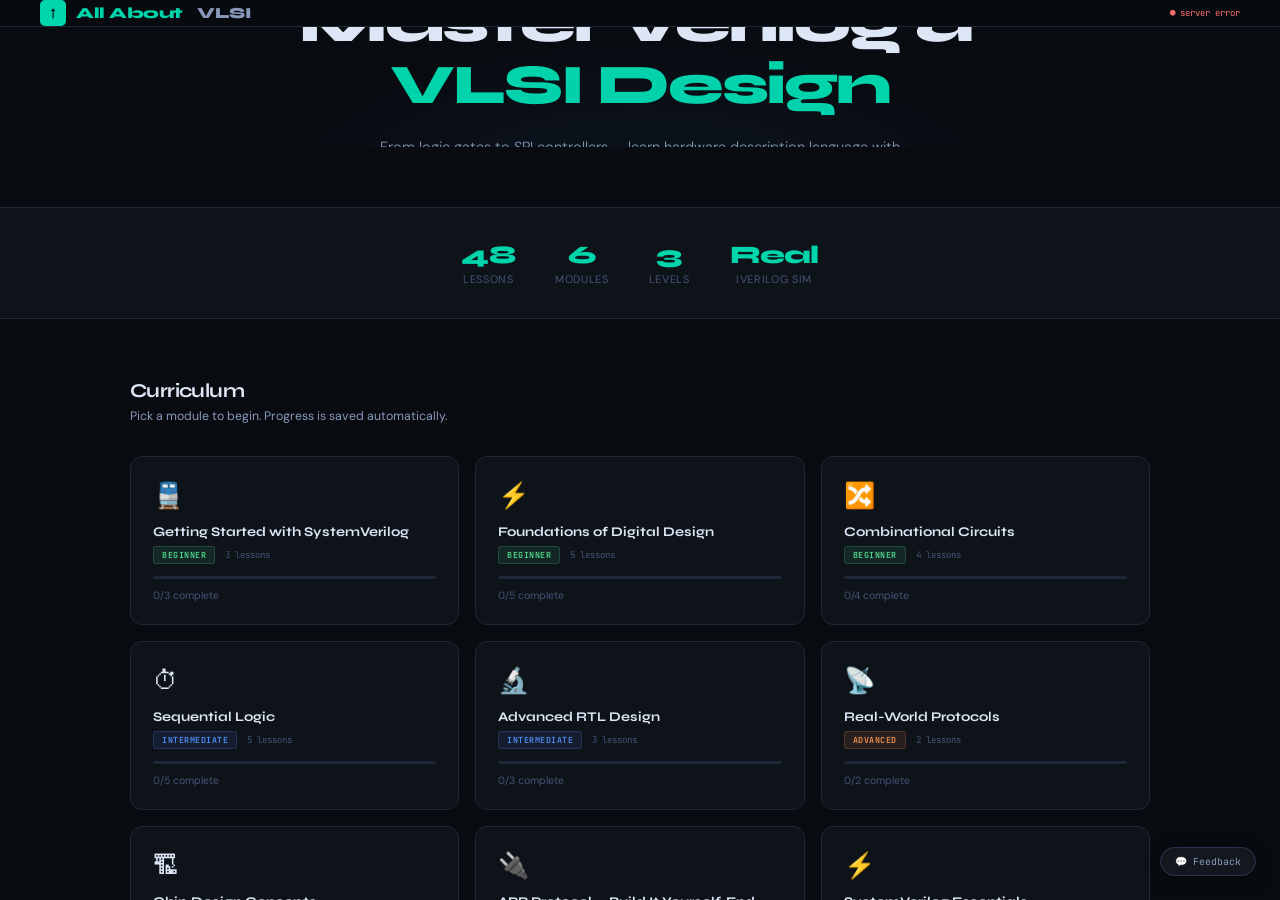
==== index.html @ 0411ee0c "preview: 80222533ba40349e7299075ee769a791ec17e61f 80222533ba40349e7299075ee769a791ec17e61f" ====
<!DOCTYPE html>
<html lang="en">
<head>
<meta charset="UTF-8">
<meta name="viewport" content="width=device-width, initial-scale=1.0">
<title>All About VLSI — Zero to Hero Verilog</title>
<link rel="icon" type="image/svg+xml" href="./favicon.svg">
<link rel="stylesheet" href="./css/style.css">
</head>
<body>

<!-- ═══════════════════════════════════════════════════════
     LANDING PAGE
     ═══════════════════════════════════════════════════════ -->
<div id="landing-page" style="display:flex; flex-direction:column; height:100vh; overflow-y:auto;">

  <!-- Nav -->
  <nav class="landing-nav">
    <div class="logo">
      <div class="logo-chip">⭡</div>
      All About <em>&nbsp;VLSI</em>
    </div>
    <div class="landing-nav-right">
      <span id="server-status" style="font-family:var(--mono);font-size:0.65rem;color:var(--muted);">&#9679; connecting…</span>
    </div>
  </nav>

  <!-- Hero -->
  <div class="hero">
    <div class="hero-badge">Free · Open · Interactive</div>
    <h1 class="hero-title">
      Master Verilog &amp;<br>
      <span class="hl">VLSI Design</span>
    </h1>
    <p class="hero-sub">
      From logic gates to SPI controllers — learn hardware description language
      with real iverilog simulation, interactive waveforms, and hands-on challenges.
    </p>
    <div class="hero-actions">
      <button class="btn-primary" onclick="openModule('m1')">
        ▶ Start Learning Free
      </button>
      <button class="btn-secondary" onclick="openModule('m4')">
        Jump to Advanced
      </button>
    </div>
  </div>

  <!-- Stats -->
  <div class="stats-bar">
    <div class="stat">
      <div class="stat-num" id="stat-lessons">0</div>
      <div class="stat-label">Lessons</div>
    </div>
    <div class="stat">
      <div class="stat-num">6</div>
      <div class="stat-label">Modules</div>
    </div>
    <div class="stat">
      <div class="stat-num">3</div>
      <div class="stat-label">Levels</div>
    </div>
    <div class="stat">
      <div class="stat-num">Real</div>
      <div class="stat-label">iverilog Sim</div>
    </div>
  </div>

  <!-- Modules -->
  <div class="modules-section">
    <div class="section-title">Curriculum</div>
    <div class="section-sub">Pick a module to begin. Progress is saved automatically.</div>
    <div class="modules-grid" id="modules-grid"></div>
  </div>

  <div style="height:60px;"></div>
</div>

<!-- ═══════════════════════════════════════════════════════
     LESSON PAGE
     ═══════════════════════════════════════════════════════ -->
<div id="lesson-page" style="display:none; height:100vh; flex-direction:column;">

  <!-- Lesson Nav -->
  <nav class="lesson-nav">
    <button class="back-btn" onclick="goHome()">&#8592; Home</button>
    <span class="lesson-nav-title" id="lesson-nav-title">Lesson</span>

    <div class="lesson-nav-center">
      <div class="progress-dots" id="progress-dots"></div>
    </div>

    <div class="nav-prev-next">
      <button id="btn-prev" onclick="navPrev()" title="Previous lesson">‹ Prev</button>
      <button id="btn-next" onclick="navNext()" title="Next lesson">Next ›</button>
    </div>

    <select class="sim-select" id="sim-select" title="Simulator" onchange="onSimSelectChange()">
      <option value="iverilog">iverilog</option>
      <option value="verilator">verilator</option>
    </select>
    <button class="veri-opts-btn" id="veri-opts-btn" onclick="toggleVerilatorPanel()"
            title="Verilator compiler options" style="display:none;">
      ⚙ Options
    </button>

    <button class="run-btn" id="run-btn" onclick="runSimulation()">
      <svg viewBox="0 0 10 10"><polygon points="1,0 10,5 1,10"/></svg>
      Run
    </button>
  </nav>

  <!-- Lesson Body -->
  <div class="lesson-body">

    <!-- Sidebar -->
    <aside class="lesson-sidebar">
      <div class="sidebar-module-header">
        <div class="sidebar-mod-title" id="sidebar-mod-title">Module</div>
      </div>
      <div class="sidebar-lessons" id="sidebar-lessons"></div>
      <div class="sidebar-footer">
        <div class="sidebar-progress-label">
          <span id="sidebar-prog-label">0/0 lessons</span>
          <span id="sidebar-prog-pct">0%</span>
        </div>
        <div class="sidebar-prog-track">
          <div class="sidebar-prog-fill" id="sidebar-prog-fill" style="width:0%"></div>
        </div>
      </div>
    </aside>

    <!-- Theory Pane -->
    <div class="theory-pane">
      <div class="pane-header">
        <span class="pane-label">&#128214; Theory</span>
      </div>
      <div class="theory-content" id="theory-content"></div>
    </div>

    <!-- Editor Pane -->
    <div class="editor-pane">
      <div class="editor-header">
        <button class="file-tab active" id="tab-design" onclick="switchEditorTab('design')">design.sv</button>
        <button class="file-tab"        id="tab-tb"     onclick="switchEditorTab('tb')">testbench.sv</button>
      </div>
      <div class="editor-wrap">
        <!-- Design editor -->
        <div class="line-nums" id="lnum-design"></div>
        <textarea class="code-editor" id="editor-design"
          spellcheck="false" autocomplete="off" autocorrect="off" autocapitalize="off">
        </textarea>
        <!-- Testbench editor -->
        <div class="line-nums" id="lnum-tb" style="display:none;"></div>
        <textarea class="code-editor" id="editor-tb"
          spellcheck="false" autocomplete="off" autocorrect="off" autocapitalize="off"
          style="display:none;">
        </textarea>
      </div>
    </div>

    <!-- Output + Waveform Pane -->
    <div class="output-pane" id="output-pane">

      <!-- Console -->
      <div class="output-header">
        <span class="pane-label">Console</span>
        <button onclick="clearConsole()" style="font-family:var(--mono);font-size:0.6rem;background:none;border:none;color:var(--muted);cursor:pointer;margin-left:4px;" title="Clear">clear</button>
        <span class="status-pill" id="status-pill">idle</span>
      </div>
      <div id="console-output"></div>
      <div class="result-banner" id="result-banner"></div>

      <!-- Next Lesson -->
      <div class="next-lesson-wrap">
        <button class="next-lesson-btn" id="btn-next-lesson" onclick="navNext()">
          Next Lesson →
        </button>
      </div>

      <!-- Waveform -->
      <div class="wave-pane" id="wave-pane">
        <div class="wave-header">
          <span class="pane-label">&#9201; Waveform</span>
          <span id="wave-info" style="font-family:var(--mono);font-size:0.6rem;color:var(--muted);"></span>
          <div style="margin-left:auto;display:flex;gap:4px;">
            <button onclick="waveZoomOut()" title="Zoom out" style="font-family:var(--mono);font-size:0.65rem;background:var(--panel);border:1px solid var(--border);color:var(--dim);padding:2px 7px;border-radius:4px;cursor:pointer;">−</button>
            <button onclick="waveZoomIn()"  title="Zoom in"  style="font-family:var(--mono);font-size:0.65rem;background:var(--panel);border:1px solid var(--border);color:var(--dim);padding:2px 7px;border-radius:4px;cursor:pointer;">+</button>
            <button onclick="waveFit()"     title="Fit"      style="font-family:var(--mono);font-size:0.65rem;background:var(--panel);border:1px solid var(--border);color:var(--dim);padding:2px 7px;border-radius:4px;cursor:pointer;">fit</button>
            <button class="wave-expand-btn" id="wave-expand-btn" onclick="toggleWaveExpand()">⟩ expand</button>
          </div>
        </div>
        <div class="wave-scroll-area" id="wave-scroll">
          <canvas id="wave-canvas"></canvas>
        </div>
        <div style="padding:3px 10px;font-family:var(--mono);font-size:0.58rem;color:var(--muted);border-top:1px solid var(--border);">
          Scroll to zoom · Hover to inspect signals
        </div>
      </div>

    </div><!-- /output-pane -->

    <!-- Mobile bottom tab bar -->
    <div class="mob-tab-bar" id="mob-tab-bar">
      <button class="mob-tab" id="mob-tab-lessons" onclick="mobTab('lessons')">
        <span class="mob-tab-icon">&#9776;</span><span>Lessons</span>
      </button>
      <button class="mob-tab" id="mob-tab-theory" onclick="mobTab('theory')">
        <span class="mob-tab-icon">&#128214;</span><span>Theory</span>
      </button>
      <button class="mob-tab active" id="mob-tab-code" onclick="mobTab('code')">
        <span class="mob-tab-icon">&#128187;</span><span>Code</span>
      </button>
      <button class="mob-tab" id="mob-tab-output" onclick="mobTab('output')">
        <span class="mob-tab-icon">&#9654;</span><span>Output</span>
      </button>
    </div>

  </div><!-- /lesson-body -->
</div><!-- /lesson-page -->

<!-- ═══════════════════════════════════════════════════════
     VERILATOR OPTIONS PANEL
     ═══════════════════════════════════════════════════════ -->
<div id="veri-panel" class="veri-panel" style="display:none;">
  <div class="veri-panel-header">
    <span class="veri-panel-title">⚙ Verilator Options</span>
    <span id="veri-ver-badge" class="veri-ver-badge"></span>
    <button class="veri-panel-close" onclick="toggleVerilatorPanel()">&#10005;</button>
  </div>

  <div class="veri-panel-body">

    <!-- ── Timing ── -->
    <div class="veri-section">
      <div class="veri-section-title">Timing Mode</div>
      <label class="veri-radio-label">
        <input type="radio" name="veri-timing" id="vf-no-timing" value="--no-timing" checked>
        <span class="veri-radio-text">
          <strong>--no-timing</strong>
          <em>Ignore #delays — safe for combinational logic &amp; most designs</em>
        </span>
      </label>
      <label class="veri-radio-label">
        <input type="radio" name="veri-timing" id="vf-timing" value="--timing">
        <span class="veri-radio-text">
          <strong>--timing</strong>
          <em>Real #delay simulation — requires Verilator 5.x</em>
        </span>
      </label>
    </div>

    <!-- ── Warnings ── -->
    <div class="veri-section">
      <div class="veri-section-title">Warnings</div>
      <label class="veri-check-label">
        <input type="checkbox" id="vf-Wall">
        <span><code>--Wall</code> — enable all warnings</span>
      </label>
      <label class="veri-check-label">
        <input type="checkbox" id="vf-Wnofatal">
        <span><code>--Wno-fatal</code> — warnings are non-fatal</span>
      </label>
      <label class="veri-check-label">
        <input type="checkbox" id="vf-WnoWIDTH">
        <span><code>--Wno-WIDTH</code> — suppress bit-width mismatch</span>
      </label>
      <label class="veri-check-label">
        <input type="checkbox" id="vf-WnoUNUSED">
        <span><code>--Wno-UNUSED</code> — suppress unused signal warnings</span>
      </label>
      <label class="veri-check-label">
        <input type="checkbox" id="vf-WnoUNDRIVEN">
        <span><code>--Wno-UNDRIVEN</code> — suppress undriven signal warnings</span>
      </label>
      <label class="veri-check-label">
        <input type="checkbox" id="vf-WnoCASE">
        <span><code>--Wno-CASEINCOMPLETE</code> — suppress incomplete case</span>
      </label>
      <label class="veri-check-label">
        <input type="checkbox" id="vf-WnoUNSIGNED">
        <span><code>--Wno-UNSIGNED</code> — suppress unsigned comparison</span>
      </label>
    </div>

    <!-- ── Optimization ── -->
    <div class="veri-section">
      <div class="veri-section-title">Optimization</div>
      <div class="veri-select-row">
        <label for="vf-opt">Level:</label>
        <select id="vf-opt" class="veri-select">
          <option value="">default</option>
          <option value="-O0">-O0 &nbsp;(no optimization)</option>
          <option value="-O1">-O1 &nbsp;(light)</option>
          <option value="-O2">-O2 &nbsp;(medium)</option>
          <option value="-O3">-O3 &nbsp;(full — slower compile)</option>
        </select>
      </div>
    </div>

    <!-- ── Features ── -->
    <div class="veri-section">
      <div class="veri-section-title">Language &amp; Features</div>
      <label class="veri-check-label">
        <input type="checkbox" id="vf-assert">
        <span><code>--assert</code> — enable SystemVerilog assertions (SVA)</span>
      </label>
      <label class="veri-check-label">
        <input type="checkbox" id="vf-coverage">
        <span><code>--coverage</code> — enable code coverage</span>
      </label>
      <label class="veri-check-label">
        <input type="checkbox" id="vf-lint-only">
        <span><code>--lint-only</code> — lint only, skip simulation</span>
      </label>
    </div>

    <!-- ── UVM ── -->
    <div class="veri-section">
      <div class="veri-section-title">UVM — Universal Verification Methodology</div>
      <div id="uvm-unavail-msg" class="uvm-unavail" style="display:none;">
        ⚠ UVM library not detected on this server
      </div>
      <label class="veri-check-label" id="uvm-toggle-row">
        <input type="checkbox" id="vf-uvm" onchange="onUvmToggle()">
        <span>Enable UVM &nbsp;<em style="color:var(--muted);font-style:normal;font-size:0.66rem;">(forces --timing, requires Verilator 5.x)</em></span>
      </label>

      <!-- UVM sub-options — shown only when checkbox is ticked -->
      <div id="uvm-subopts" class="uvm-subopts" style="display:none;">
        <div class="uvm-row">
          <label class="uvm-label" for="vf-uvm-test">Test name</label>
          <input type="text" id="vf-uvm-test" class="veri-extra-input"
                 placeholder="e.g. my_test  (maps to +UVM_TESTNAME)">
        </div>
        <div class="uvm-row">
          <label class="uvm-label" for="vf-uvm-verb">Verbosity</label>
          <select id="vf-uvm-verb" class="veri-select">
            <option value="UVM_NONE">UVM_NONE</option>
            <option value="UVM_LOW">UVM_LOW</option>
            <option value="UVM_MEDIUM" selected>UVM_MEDIUM</option>
            <option value="UVM_HIGH">UVM_HIGH</option>
            <option value="UVM_FULL">UVM_FULL</option>
            <option value="UVM_DEBUG">UVM_DEBUG</option>
          </select>
        </div>
        <div class="uvm-hint">
          Your testbench must <code>import uvm_pkg::*;</code> and
          <code>`include "uvm_macros.svh"</code>.
          Use <code>run_test();</code> to launch the test.
        </div>
      </div>
    </div>

    <!-- ── Extra Flags ── -->
    <div class="veri-section">
      <div class="veri-section-title">Extra Flags <span style="font-weight:400;color:var(--muted)">(advanced)</span></div>
      <input type="text" id="vf-extra"
             class="veri-extra-input"
             placeholder="e.g. --pins-bv 2 +define+SIM">
    </div>

    <!-- ── Active flags preview ── -->
    <div class="veri-flags-preview" id="veri-flags-preview"></div>

    <!-- ── Actions ── -->
    <div class="veri-panel-actions">
      <button class="veri-reset-btn" onclick="resetVerilatorOptions()">&#8634; Reset defaults</button>
    </div>

  </div><!-- /veri-panel-body -->
</div><!-- /veri-panel -->
<!-- Panel backdrop -->
<div id="veri-backdrop" style="display:none;" onclick="closeVerilatorPanel()"></div>

<!-- Toast -->
<div class="toast" id="toast"></div>

<!-- ── FEEDBACK FAB ── -->
<button class="feedback-fab" id="feedback-fab" onclick="openFeedback()" title="Send feedback on this lesson">
  &#128172; Feedback
</button>

<!-- Feedback modal -->
<div class="feedback-overlay" id="feedback-overlay" onclick="closeFeedback()"></div>
<div class="feedback-modal" id="feedback-modal">
  <div class="feedback-header">
    <span class="feedback-title">&#128221; Lesson Feedback</span>
    <button class="feedback-close" onclick="closeFeedback()">&#10005;</button>
  </div>
  <div class="feedback-lesson-label" id="feedback-lesson-label"></div>
  <div class="feedback-stars" id="feedback-stars">
    <span data-v="1" onclick="setRating(1)">&#9733;</span>
    <span data-v="2" onclick="setRating(2)">&#9733;</span>
    <span data-v="3" onclick="setRating(3)">&#9733;</span>
    <span data-v="4" onclick="setRating(4)">&#9733;</span>
    <span data-v="5" onclick="setRating(5)">&#9733;</span>
  </div>
  <textarea id="feedback-comment" class="feedback-textarea"
    placeholder="What could be improved? Any confusion? (optional)"></textarea>
  <div class="feedback-actions">
    <button class="feedback-btn-cancel" onclick="closeFeedback()">Cancel</button>
    <button class="feedback-btn-send"   onclick="submitFeedback()">Send &#8599;</button>
  </div>
</div>

<!-- ── SCRIPTS ── -->
<!-- Curriculum modules — add new chapter: create modules/mN.js and add a line here -->
<script src="./lessons/modules/msv1.js"></script>
<script src="./lessons/modules/m1.js"></script>
<script src="./lessons/modules/m2.js"></script>
<script src="./lessons/modules/m3.js"></script>
<script src="./lessons/modules/m4.js"></script>
<script src="./lessons/modules/m5.js"></script>
<script src="./lessons/modules/m6.js"></script>
<script src="./lessons/modules/m13.js"></script>
<script src="./lessons/modules/m16.js"></script>
<script src="./lessons/modules/m15.js"></script>
<script src="./lessons/modules/i2c1.js"></script>
<script src="./lessons/curriculum.js"></script>
<script src="./js/waveform.js"></script>
<script src="./js/app.js"></script>

<script>
  // Count total lessons for stats
  window.addEventListener('DOMContentLoaded', () => {
    const total = CURRICULUM.reduce((s, m) => s + m.lessons.length, 0);
    document.getElementById('stat-lessons').textContent = total;
  });
</script>

</body>
</html>
---- css/style.css ----
/* ═══════════════════════════════════════════════════════
   All About VLSI — Main Stylesheet
   ═══════════════════════════════════════════════════════ */

@import url('https://fonts.googleapis.com/css2?family=JetBrains+Mono:wght@400;500;600&family=Syne:wght@400;600;700;800&family=DM+Sans:wght@300;400;500;600&display=swap');

:root {
  /* Colors */
  --bg:        #080b10;
  --surface:   #0e1219;
  --panel:     #131820;
  --card:      #181f2e;
  --border:    #1e2738;
  --border2:   #2a3550;
  --accent:    #00d4aa;
  --accent2:   #4f8ef7;
  --accent3:   #f7934f;
  --warn:      #f76f6f;
  --success:   #4fdb8f;
  --text:      #dce6f5;
  --dim:       #8899bb;
  --muted:     #445577;

  /* Level colors */
  --beginner:     #4fdb8f;
  --intermediate: #4f8ef7;
  --advanced:     #f7934f;

  /* Typography */
  --mono:  'JetBrains Mono', monospace;
  --head:  'Syne', sans-serif;
  --body:  'DM Sans', sans-serif;

  /* Layout */
  --nav-h:     54px;
  --sidebar-w: 260px;
  --theory-w:  380px;
}

*, *::before, *::after { box-sizing: border-box; margin: 0; padding: 0; }

html, body {
  height: 100%;
  background: var(--bg);
  color: var(--text);
  font-family: var(--body);
  font-size: 14px;
  overflow: hidden;
}

/* ── SCROLLBARS ── */
::-webkit-scrollbar { width: 5px; height: 5px; }
::-webkit-scrollbar-track { background: transparent; }
::-webkit-scrollbar-thumb { background: var(--border2); border-radius: 3px; }
::-webkit-scrollbar-thumb:hover { background: var(--muted); }

/* ── LANDING PAGE ── */
#landing-page {
  display: flex;
  flex-direction: column;
  height: 100vh;
  overflow-y: auto;
  background: var(--bg);
}

.landing-nav {
  height: var(--nav-h);
  display: flex;
  align-items: center;
  padding: 0 40px;
  border-bottom: 1px solid var(--border);
  background: rgba(8,11,16,0.9);
  backdrop-filter: blur(10px);
  position: sticky;
  top: 0;
  z-index: 10;
}

.logo {
  font-family: var(--head);
  font-weight: 800;
  font-size: 1.1rem;
  color: var(--accent);
  letter-spacing: -0.03em;
  display: flex;
  align-items: center;
  gap: 10px;
}
.logo-chip {
  width: 26px; height: 26px;
  background: var(--accent);
  border-radius: 5px;
  display: flex; align-items: center; justify-content: center;
  font-size: 0.75rem;
  color: var(--bg);
}
.logo em { color: var(--dim); font-style: normal; }

.landing-nav-right {
  margin-left: auto;
  display: flex;
  align-items: center;
  gap: 16px;
}

.hero {
  flex: 1;
  display: flex;
  flex-direction: column;
  align-items: center;
  justify-content: center;
  text-align: center;
  padding: 80px 40px 40px;
  position: relative;
  overflow: hidden;
}

.hero::before {
  content: '';
  position: absolute;
  top: 0; left: 50%;
  transform: translateX(-50%);
  width: 800px; height: 400px;
  background: radial-gradient(ellipse at center,
    rgba(0,212,170,0.07) 0%,
    rgba(79,142,247,0.04) 40%,
    transparent 70%);
  pointer-events: none;
}

.hero-badge {
  display: inline-flex;
  align-items: center;
  gap: 6px;
  font-family: var(--mono);
  font-size: 0.7rem;
  padding: 4px 14px;
  background: rgba(0,212,170,0.08);
  border: 1px solid rgba(0,212,170,0.2);
  border-radius: 20px;
  color: var(--accent);
  margin-bottom: 24px;
  letter-spacing: 0.05em;
}
.hero-badge::before {
  content: '';
  width: 6px; height: 6px;
  background: var(--accent);
  border-radius: 50%;
  animation: pulse-dot 2s infinite;
}
@keyframes pulse-dot {
  0%,100% { opacity: 1; }
  50%      { opacity: 0.3; }
}

.hero-title {
  font-family: var(--head);
  font-size: clamp(2.5rem, 6vw, 4rem);
  font-weight: 800;
  line-height: 1.1;
  letter-spacing: -0.04em;
  margin-bottom: 20px;
  color: var(--text);
}
.hero-title .hl { color: var(--accent); }

.hero-sub {
  font-size: 1.05rem;
  color: var(--dim);
  max-width: 540px;
  line-height: 1.7;
  margin-bottom: 40px;
  font-weight: 300;
}

.hero-actions {
  display: flex;
  gap: 14px;
  align-items: center;
  flex-wrap: wrap;
  justify-content: center;
}

.btn-primary {
  display: flex;
  align-items: center;
  gap: 8px;
  padding: 13px 28px;
  background: var(--accent);
  color: var(--bg);
  border: none;
  border-radius: 10px;
  font-family: var(--head);
  font-weight: 700;
  font-size: 0.95rem;
  cursor: pointer;
  transition: all 0.2s;
  letter-spacing: -0.01em;
}
.btn-primary:hover { background: #00ffcc; transform: translateY(-1px); box-shadow: 0 8px 24px rgba(0,212,170,0.3); }

.btn-secondary {
  padding: 13px 28px;
  background: transparent;
  color: var(--text);
  border: 1px solid var(--border2);
  border-radius: 10px;
  font-family: var(--head);
  font-weight: 600;
  font-size: 0.95rem;
  cursor: pointer;
  transition: all 0.2s;
}
.btn-secondary:hover { border-color: var(--accent); color: var(--accent); }

/* Stats bar */
.stats-bar {
  display: flex;
  gap: 40px;
  justify-content: center;
  padding: 32px 40px;
  border-top: 1px solid var(--border);
  border-bottom: 1px solid var(--border);
  margin-top: 60px;
  background: var(--surface);
}
.stat { text-align: center; }
.stat-num {
  font-family: var(--head);
  font-size: 1.8rem;
  font-weight: 800;
  color: var(--accent);
  letter-spacing: -0.03em;
}
.stat-label {
  font-size: 0.78rem;
  color: var(--muted);
  margin-top: 2px;
  text-transform: uppercase;
  letter-spacing: 0.06em;
}

/* Module cards grid */
.modules-section {
  padding: 60px 40px;
  max-width: 1100px;
  margin: 0 auto;
  width: 100%;
}
.section-title {
  font-family: var(--head);
  font-size: 1.4rem;
  font-weight: 700;
  color: var(--text);
  margin-bottom: 6px;
  letter-spacing: -0.03em;
}
.section-sub {
  color: var(--dim);
  font-size: 0.88rem;
  margin-bottom: 32px;
}

.modules-grid {
  display: grid;
  grid-template-columns: repeat(auto-fill, minmax(300px, 1fr));
  gap: 16px;
}

.module-card {
  background: var(--surface);
  border: 1px solid var(--border);
  border-radius: 12px;
  padding: 22px;
  cursor: pointer;
  transition: all 0.2s;
  position: relative;
  overflow: hidden;
}
.module-card::before {
  content: '';
  position: absolute;
  top: 0; left: 0; right: 0;
  height: 2px;
  opacity: 0;
  transition: opacity 0.2s;
}
.module-card.beginner::before     { background: var(--beginner); }
.module-card.intermediate::before { background: var(--intermediate); }
.module-card.advanced::before     { background: var(--advanced); }
.module-card:hover { border-color: var(--border2); transform: translateY(-2px); box-shadow: 0 12px 32px rgba(0,0,0,0.3); }
.module-card:hover::before { opacity: 1; }

.card-icon { font-size: 1.8rem; margin-bottom: 12px; }
.card-title {
  font-family: var(--head);
  font-size: 0.95rem;
  font-weight: 700;
  color: var(--text);
  margin-bottom: 6px;
}
.card-meta {
  display: flex;
  align-items: center;
  gap: 10px;
  margin-bottom: 12px;
}
.level-pill {
  font-family: var(--mono);
  font-size: 0.6rem;
  padding: 2px 8px;
  border-radius: 3px;
  text-transform: uppercase;
  letter-spacing: 0.06em;
  font-weight: 600;
}
.level-pill.beginner     { background: rgba(79,219,143,0.1);  color: var(--beginner);     border: 1px solid rgba(79,219,143,0.2);  }
.level-pill.intermediate { background: rgba(79,142,247,0.1);  color: var(--intermediate); border: 1px solid rgba(79,142,247,0.2);  }
.level-pill.advanced     { background: rgba(247,147,79,0.1);  color: var(--advanced);     border: 1px solid rgba(247,147,79,0.2);  }

.card-lesson-count {
  font-family: var(--mono);
  font-size: 0.65rem;
  color: var(--muted);
}
.card-progress {
  height: 3px;
  background: var(--border);
  border-radius: 2px;
  overflow: hidden;
}
.card-progress-fill {
  height: 100%;
  background: var(--accent);
  border-radius: 2px;
  transition: width 0.4s;
}
.card-start-hint {
  font-size: 0.75rem;
  color: var(--muted);
  margin-top: 10px;
}

/* ── LESSON PAGE ── */
#lesson-page { display: none; height: 100vh; flex-direction: column; }

/* Lesson Nav */
.lesson-nav {
  height: var(--nav-h);
  background: var(--surface);
  border-bottom: 1px solid var(--border);
  display: flex;
  align-items: center;
  padding: 0 16px;
  gap: 12px;
  flex-shrink: 0;
  z-index: 50;
}

.back-btn {
  display: flex;
  align-items: center;
  gap: 6px;
  font-family: var(--head);
  font-size: 0.78rem;
  font-weight: 600;
  color: var(--dim);
  background: none;
  border: 1px solid var(--border);
  border-radius: 6px;
  padding: 5px 12px;
  cursor: pointer;
  transition: all 0.15s;
}
.back-btn:hover { color: var(--text); border-color: var(--border2); }

.lesson-nav-title {
  font-family: var(--head);
  font-size: 0.88rem;
  font-weight: 700;
  color: var(--text);
  white-space: nowrap;
  overflow: hidden;
  text-overflow: ellipsis;
  max-width: 300px;
}

.lesson-nav-center {
  flex: 1;
  display: flex;
  justify-content: center;
  gap: 6px;
}

/* progress dots */
.progress-dots { display: flex; gap: 5px; align-items: center; }
.pdot {
  width: 8px; height: 8px;
  border-radius: 50%;
  background: var(--border);
  cursor: pointer;
  transition: all 0.2s;
}
.pdot.done    { background: var(--success); }
.pdot.active  { background: var(--accent); width: 20px; border-radius: 4px; }
.pdot:hover   { background: var(--dim); }

.run-btn {
  display: flex;
  align-items: center;
  gap: 7px;
  padding: 7px 18px;
  background: var(--accent);
  color: var(--bg);
  border: none;
  border-radius: 8px;
  font-family: var(--head);
  font-weight: 700;
  font-size: 0.82rem;
  cursor: pointer;
  transition: all 0.15s;
  white-space: nowrap;
}
.run-btn:hover  { background: #00ffcc; box-shadow: 0 4px 16px rgba(0,212,170,0.25); }
.run-btn:active { transform: scale(0.97); }
.run-btn:disabled { opacity: 0.45; cursor: not-allowed; transform: none; }
.run-btn svg { width: 9px; height: 9px; fill: var(--bg); flex-shrink: 0; }

.sim-select {
  font-family: var(--mono);
  font-size: 0.65rem;
  background: var(--panel);
  border: 1px solid var(--border2);
  color: var(--dim);
  padding: 5px 8px;
  border-radius: 6px;
  cursor: pointer;
}

.nav-prev-next {
  display: flex;
  gap: 6px;
}
.nav-prev-next button {
  font-family: var(--mono);
  font-size: 0.7rem;
  padding: 5px 10px;
  background: var(--panel);
  border: 1px solid var(--border);
  color: var(--dim);
  border-radius: 6px;
  cursor: pointer;
  transition: all 0.15s;
}
.nav-prev-next button:hover { color: var(--text); border-color: var(--border2); }
.nav-prev-next button:disabled { opacity: 0.3; cursor: not-allowed; }

/* Lesson body layout */
.lesson-body {
  flex: 1;
  display: flex;
  overflow: hidden;
}

/* ── SIDEBAR ── */
.lesson-sidebar {
  width: var(--sidebar-w);
  min-width: var(--sidebar-w);
  background: var(--surface);
  border-right: 1px solid var(--border);
  display: flex;
  flex-direction: column;
  overflow: hidden;
}

.sidebar-module-header {
  padding: 14px 16px 10px;
  border-bottom: 1px solid var(--border);
}
.sidebar-mod-title {
  font-family: var(--head);
  font-size: 0.72rem;
  font-weight: 700;
  color: var(--dim);
  text-transform: uppercase;
  letter-spacing: 0.08em;
  white-space: nowrap;
  overflow: hidden;
  text-overflow: ellipsis;
}

.sidebar-lessons {
  flex: 1;
  overflow-y: auto;
  padding: 6px 0;
}

.sidebar-lesson {
  display: flex;
  align-items: center;
  gap: 10px;
  padding: 9px 14px;
  cursor: pointer;
  transition: background 0.12s;
  font-size: 0.8rem;
  color: var(--dim);
  border-left: 2px solid transparent;
}
.sidebar-lesson:hover { background: var(--panel); color: var(--text); }
.sidebar-lesson.active {
  background: rgba(0,212,170,0.06);
  color: var(--accent);
  border-left-color: var(--accent);
}
.sidebar-lesson.done { color: var(--success); }

.lesson-num {
  width: 20px; height: 20px;
  border-radius: 50%;
  border: 1.5px solid var(--border2);
  display: flex; align-items: center; justify-content: center;
  font-family: var(--mono);
  font-size: 0.58rem;
  font-weight: 600;
  flex-shrink: 0;
  transition: all 0.2s;
}
.sidebar-lesson.active .lesson-num { border-color: var(--accent); color: var(--accent); }
.sidebar-lesson.done   .lesson-num { background: var(--success); border-color: var(--success); color: var(--bg); }

.sidebar-footer {
  padding: 12px 14px;
  border-top: 1px solid var(--border);
}
.sidebar-progress-label {
  display: flex;
  justify-content: space-between;
  font-family: var(--mono);
  font-size: 0.62rem;
  color: var(--muted);
  margin-bottom: 5px;
}
.sidebar-prog-track {
  height: 3px;
  background: var(--border);
  border-radius: 2px;
  overflow: hidden;
}
.sidebar-prog-fill {
  height: 100%;
  background: linear-gradient(90deg, var(--accent), var(--accent2));
  border-radius: 2px;
  transition: width 0.4s;
}

/* ── THEORY PANE ── */
.theory-pane {
  width: var(--theory-w);
  min-width: 280px;
  background: var(--panel);
  border-right: 1px solid var(--border);
  display: flex;
  flex-direction: column;
  overflow: hidden;
}

.pane-header {
  height: 36px;
  display: flex;
  align-items: center;
  padding: 0 16px;
  border-bottom: 1px solid var(--border);
  background: var(--surface);
  gap: 10px;
  flex-shrink: 0;
}
.pane-label {
  font-family: var(--mono);
  font-size: 0.62rem;
  font-weight: 600;
  text-transform: uppercase;
  letter-spacing: 0.1em;
  color: var(--muted);
}

.theory-content {
  flex: 1;
  overflow-y: auto;
  padding: 20px 20px;
  line-height: 1.7;
  min-height: 0;
}

/* Theory typography */
.theory-content h2 {
  font-family: var(--head);
  font-size: 1.15rem;
  font-weight: 700;
  color: var(--text);
  margin-bottom: 10px;
  letter-spacing: -0.02em;
}
.theory-content h3 {
  font-family: var(--head);
  font-size: 0.88rem;
  font-weight: 600;
  color: var(--accent2);
  margin: 18px 0 8px;
  letter-spacing: -0.01em;
}
.theory-content p {
  color: var(--dim);
  font-size: 0.84rem;
  margin-bottom: 10px;
}
.theory-content ul, .theory-content ol {
  padding-left: 18px;
  margin-bottom: 10px;
}
.theory-content li {
  color: var(--dim);
  font-size: 0.83rem;
  margin-bottom: 4px;
}
.theory-content strong { color: var(--text); font-weight: 600; }
.theory-content code {
  font-family: var(--mono);
  font-size: 0.78rem;
  background: var(--card);
  border: 1px solid var(--border);
  padding: 1px 5px;
  border-radius: 3px;
  color: var(--accent);
}
.theory-content pre.code-block {
  background: var(--card);
  border: 1px solid var(--border);
  border-radius: 8px;
  padding: 14px 16px;
  font-family: var(--mono);
  font-size: 0.75rem;
  line-height: 1.7;
  color: var(--text);
  overflow-x: auto;
  margin: 10px 0;
  white-space: pre;
}
.theory-content table.truth-table {
  border-collapse: collapse;
  width: 100%;
  font-family: var(--mono);
  font-size: 0.75rem;
  margin: 10px 0;
}
.truth-table th {
  background: var(--card);
  border: 1px solid var(--border);
  padding: 6px 10px;
  color: var(--accent2);
  text-align: left;
}
.truth-table td {
  border: 1px solid var(--border);
  padding: 5px 10px;
  color: var(--dim);
}

/* flow diagram */
.flow-diagram {
  display: flex;
  align-items: center;
  gap: 4px;
  flex-wrap: wrap;
  margin: 12px 0;
}
.flow-step {
  background: var(--card);
  border: 1px solid var(--border);
  border-radius: 6px;
  padding: 6px 10px;
  font-size: 0.72rem;
  text-align: center;
  color: var(--dim);
  line-height: 1.4;
}
.flow-step small { color: var(--muted); font-family: var(--mono); font-size: 0.62rem; display: block; }
.flow-arrow { color: var(--muted); font-size: 0.9rem; }

/* tasks box */
.tasks-box {
  margin: 14px 0 0;
  padding: 14px 16px;
  background: var(--card);
  border: 1px solid var(--border);
  border-radius: 8px;
}
.tasks-title {
  font-family: var(--head);
  font-size: 0.72rem;
  font-weight: 700;
  color: var(--accent2);
  text-transform: uppercase;
  letter-spacing: 0.06em;
  margin-bottom: 8px;
}
.task-item {
  display: flex;
  align-items: flex-start;
  gap: 8px;
  font-size: 0.8rem;
  color: var(--dim);
  padding: 3px 0;
  transition: color 0.2s;
}
.task-item.done { color: var(--success); text-decoration: line-through; opacity: 0.6; }
.task-check {
  width: 15px; height: 15px;
  border-radius: 4px;
  border: 1.5px solid var(--border2);
  display: flex; align-items: center; justify-content: center;
  font-size: 0.55rem;
  flex-shrink: 0;
  margin-top: 1px;
  transition: all 0.2s;
}
.task-item.done .task-check { background: var(--success); border-color: var(--success); color: var(--bg); }

.hint-toggle {
  width: 100%;
  margin-top: 12px;
  padding: 7px 12px;
  background: rgba(79,142,247,0.08);
  border: 1px solid rgba(79,142,247,0.2);
  color: var(--accent2);
  border-radius: 6px;
  font-family: var(--mono);
  font-size: 0.7rem;
  cursor: pointer;
  text-align: left;
  transition: all 0.15s;
}
.hint-toggle:hover { background: rgba(79,142,247,0.14); }
.hint-box {
  display: none;
  margin-top: 8px;
  padding: 10px 12px;
  background: rgba(79,142,247,0.05);
  border: 1px solid rgba(79,142,247,0.15);
  border-radius: 6px;
  font-size: 0.78rem;
  color: var(--dim);
  line-height: 1.6;
}
.hint-box.show { display: block; }
.hint-pre {
  font-family: var(--mono);
  font-size: 0.74rem;
  line-height: 1.65;
  color: var(--dim);
  margin: 0;
  white-space: pre-wrap;
  word-break: break-word;
}
.hint-box code {
  font-family: var(--mono);
  font-size: 0.74rem;
  color: var(--accent2);
  background: var(--card);
  border: 1px solid var(--border);
  padding: 1px 4px;
  border-radius: 3px;
}

/* ── EDITOR PANE ── */
.editor-pane {
  flex: 1;
  display: flex;
  flex-direction: column;
  min-width: 0;
  border-right: 1px solid var(--border);
}

.editor-header {
  height: 36px;
  background: var(--surface);
  border-bottom: 1px solid var(--border);
  display: flex;
  align-items: center;
  padding: 0 10px;
  gap: 4px;
  flex-shrink: 0;
}

.file-tab {
  font-family: var(--mono);
  font-size: 0.68rem;
  padding: 5px 12px;
  border-radius: 5px;
  cursor: pointer;
  color: var(--muted);
  background: none;
  border: 1px solid transparent;
  transition: all 0.12s;
}
.file-tab.active {
  color: var(--accent);
  background: var(--panel);
  border-color: var(--border);
}
.file-tab:hover:not(.active) { color: var(--dim); }

.editor-wrap {
  flex: 1;
  display: flex;
  overflow: hidden;
  background: var(--bg);
}

.line-nums {
  padding: 12px 0;
  background: var(--surface);
  min-width: 44px;
  text-align: right;
  font-family: var(--mono);
  font-size: 0.73rem;
  line-height: 1.65;
  color: var(--muted);
  user-select: none;
  border-right: 1px solid var(--border);
  overflow: hidden;
  flex-shrink: 0;
}
.line-nums span { display: block; padding-right: 10px; }

textarea.code-editor {
  flex: 1;
  background: var(--bg);
  border: none;
  outline: none;
  color: var(--text);
  font-family: var(--mono);
  font-size: 0.76rem;
  line-height: 1.65;
  padding: 12px 14px;
  resize: none;
  tab-size: 2;
  white-space: pre;
  overflow-wrap: normal;
  overflow-x: auto;
  overflow-y: auto;
  caret-color: var(--accent);
}

/* ── OUTPUT + WAVEFORM ── */
.output-pane {
  width: 360px;
  min-width: 280px;
  display: flex;
  flex-direction: column;
  background: var(--bg);
  transition: width 0.3s;
}

.output-pane.expanded { width: 520px; }

.output-header {
  height: 36px;
  background: var(--surface);
  border-bottom: 1px solid var(--border);
  display: flex;
  align-items: center;
  padding: 0 12px;
  gap: 8px;
  flex-shrink: 0;
}

.status-pill {
  margin-left: auto;
  font-family: var(--mono);
  font-size: 0.58rem;
  padding: 2px 8px;
  border-radius: 3px;
  background: var(--border);
  color: var(--muted);
  transition: all 0.2s;
}
.status-pill.ok  { background: rgba(79,219,143,0.12);  color: var(--success); }
.status-pill.err { background: rgba(247,111,111,0.12); color: var(--warn);    }
.status-pill.run { background: rgba(79,142,247,0.12);  color: var(--accent2); }

#console-output {
  flex: 1;
  font-family: var(--mono);
  font-size: 0.72rem;
  line-height: 1.7;
  padding: 12px 14px;
  overflow-y: auto;
  white-space: pre-wrap;
  word-break: break-word;
  min-height: 0;
}

.o-info  { color: var(--accent2); }
.o-ok    { color: var(--success); }
.o-err   { color: var(--warn);    }
.o-dim   { color: var(--muted);   }

.result-banner {
  margin: 0 12px 10px;
  padding: 9px 14px;
  border-radius: 7px;
  font-family: var(--head);
  font-size: 0.8rem;
  font-weight: 600;
  display: none;
}
.result-banner.pass {
  background: rgba(79,219,143,0.08);
  border: 1px solid rgba(79,219,143,0.2);
  color: var(--success);
  display: block;
}
.result-banner.fail {
  background: rgba(247,111,111,0.08);
  border: 1px solid rgba(247,111,111,0.2);
  color: var(--warn);
  display: block;
}

/* ── WAVEFORM ── */
.wave-pane {
  border-top: 1px solid var(--border);
  display: flex;
  flex-direction: column;
  background: var(--bg);
  min-height: 180px;
  max-height: 400px;
  resize: vertical;
  overflow: hidden;
}

.wave-header {
  height: 36px;
  background: var(--surface);
  border-bottom: 1px solid var(--border);
  display: flex;
  align-items: center;
  padding: 0 12px;
  gap: 8px;
  flex-shrink: 0;
}
.wave-expand-btn {
  margin-left: auto;
  font-family: var(--mono);
  font-size: 0.62rem;
  color: var(--muted);
  background: none;
  border: none;
  cursor: pointer;
  padding: 2px 6px;
  border-radius: 3px;
  transition: color 0.15s;
}
.wave-expand-btn:hover { color: var(--text); }

.wave-scroll-area {
  flex: 1;
  overflow: auto;
  position: relative;
}

#wave-canvas {
  display: block;
  background: var(--bg);
  cursor: crosshair;
  min-height: 140px;
}

.wave-timescale {
  display: flex;
  margin-left: 72px;
  height: 16px;
  position: relative;
  border-bottom: 1px solid var(--border);
  overflow: hidden;
}

.wave-time-label {
  position: absolute;
  font-family: var(--mono);
  font-size: 0.58rem;
  color: var(--muted);
  transform: translateX(-50%);
  pointer-events: none;
}

.wave-empty {
  flex: 1;
  display: flex;
  align-items: center;
  justify-content: center;
  font-family: var(--mono);
  font-size: 0.7rem;
  color: var(--muted);
  padding: 20px;
}

/* ── TOAST ── */
.toast {
  position: fixed;
  bottom: 24px;
  right: 24px;
  padding: 11px 20px;
  border-radius: 8px;
  font-family: var(--head);
  font-size: 0.82rem;
  font-weight: 700;
  transform: translateY(60px);
  opacity: 0;
  transition: all 0.3s cubic-bezier(.34,1.56,.64,1);
  z-index: 999;
  pointer-events: none;
}
.toast.pass { background: var(--success); color: var(--bg); }
.toast.info { background: var(--accent2); color: white; }
.toast.show { transform: translateY(0); opacity: 1; }

/* ── NEXT LESSON BUTTON ── */
.next-lesson-wrap {
  padding: 10px 12px;
  flex-shrink: 0;
  border-top: 1px solid var(--border);
}
.next-lesson-btn {
  width: 100%;
  padding: 9px;
  background: rgba(0,212,170,0.08);
  border: 1px solid rgba(0,212,170,0.2);
  color: var(--accent);
  border-radius: 7px;
  font-family: var(--head);
  font-weight: 700;
  font-size: 0.8rem;
  cursor: pointer;
  transition: all 0.2s;
}
.next-lesson-btn:hover { background: rgba(0,212,170,0.15); }
.next-lesson-btn:disabled { opacity: 0.3; cursor: not-allowed; }

/* ── VERILATOR OPTIONS BUTTON ── */
.veri-opts-btn {
  display: inline-flex;
  align-items: center;
  gap: 5px;
  font-family: var(--mono);
  font-size: 0.65rem;
  padding: 5px 10px;
  background: var(--panel);
  border: 1px solid var(--border2);
  color: var(--dim);
  border-radius: 6px;
  cursor: pointer;
  transition: all 0.15s;
  white-space: nowrap;
}
.veri-opts-btn:hover  { color: var(--accent); border-color: var(--accent); }
.veri-opts-btn.active { color: var(--accent); border-color: var(--accent); background: rgba(0,212,170,0.08); }

/* ── VERILATOR OPTIONS PANEL ── */
.veri-panel {
  position: fixed;
  top: var(--nav-h);
  right: 0;
  z-index: 200;
  width: 340px;
  max-height: calc(100vh - var(--nav-h));
  overflow-y: auto;
  background: var(--card);
  border: 1px solid var(--border2);
  border-top: none;
  border-right: none;
  border-radius: 0 0 0 12px;
  box-shadow: -8px 8px 32px rgba(0,0,0,0.5);
  animation: veri-slide-in 0.18s ease;
}
@keyframes veri-slide-in {
  from { opacity: 0; transform: translateY(-8px); }
  to   { opacity: 1; transform: translateY(0); }
}

#veri-backdrop {
  position: fixed;
  inset: 0;
  z-index: 199;
}

.veri-panel-header {
  display: flex;
  align-items: center;
  gap: 8px;
  padding: 12px 16px 10px;
  border-bottom: 1px solid var(--border);
  background: var(--surface);
  position: sticky;
  top: 0;
  z-index: 1;
}
.veri-panel-title {
  font-family: var(--head);
  font-size: 0.82rem;
  font-weight: 700;
  color: var(--text);
}
.veri-ver-badge {
  font-family: var(--mono);
  font-size: 0.58rem;
  padding: 1px 7px;
  border-radius: 3px;
  background: rgba(79,142,247,0.12);
  border: 1px solid rgba(79,142,247,0.25);
  color: var(--accent2);
}
.veri-panel-close {
  margin-left: auto;
  background: none;
  border: none;
  color: var(--muted);
  cursor: pointer;
  font-size: 0.85rem;
  padding: 2px 5px;
  border-radius: 4px;
  transition: color 0.15s;
}
.veri-panel-close:hover { color: var(--warn); }

.veri-panel-body {
  padding: 12px 0 8px;
}

/* ── Panel sections ── */
.veri-section {
  padding: 8px 16px 10px;
  border-bottom: 1px solid var(--border);
}
.veri-section:last-child { border-bottom: none; }

.veri-section-title {
  font-family: var(--mono);
  font-size: 0.6rem;
  font-weight: 600;
  text-transform: uppercase;
  letter-spacing: 0.1em;
  color: var(--muted);
  margin-bottom: 8px;
}

/* Radio options */
.veri-radio-label {
  display: flex;
  align-items: flex-start;
  gap: 8px;
  padding: 5px 4px;
  border-radius: 6px;
  cursor: pointer;
  transition: background 0.12s;
  margin-bottom: 2px;
}
.veri-radio-label:hover { background: rgba(255,255,255,0.03); }
.veri-radio-label input[type="radio"] {
  margin-top: 3px;
  accent-color: var(--accent);
  flex-shrink: 0;
}
.veri-radio-text strong {
  display: block;
  font-family: var(--mono);
  font-size: 0.72rem;
  color: var(--text);
  font-weight: 600;
}
.veri-radio-text em {
  display: block;
  font-style: normal;
  font-size: 0.68rem;
  color: var(--muted);
  margin-top: 1px;
}

/* Checkbox options */
.veri-check-label {
  display: flex;
  align-items: center;
  gap: 8px;
  padding: 4px 4px;
  border-radius: 5px;
  cursor: pointer;
  font-size: 0.73rem;
  color: var(--dim);
  transition: background 0.12s, color 0.12s;
  margin-bottom: 1px;
}
.veri-check-label:hover { background: rgba(255,255,255,0.03); color: var(--text); }
.veri-check-label input[type="checkbox"] {
  accent-color: var(--accent);
  flex-shrink: 0;
}
.veri-check-label code {
  font-family: var(--mono);
  font-size: 0.7rem;
  color: var(--accent2);
  background: rgba(79,142,247,0.08);
  padding: 0 4px;
  border-radius: 3px;
}

/* Optimization select */
.veri-select-row {
  display: flex;
  align-items: center;
  gap: 10px;
  font-size: 0.72rem;
  color: var(--dim);
}
.veri-select {
  font-family: var(--mono);
  font-size: 0.68rem;
  background: var(--panel);
  border: 1px solid var(--border2);
  color: var(--dim);
  padding: 4px 8px;
  border-radius: 5px;
  cursor: pointer;
  flex: 1;
  outline: none;
  transition: border-color 0.15s;
}
.veri-select:focus { border-color: var(--accent); color: var(--text); }

/* Extra flags input */
.veri-extra-input {
  width: 100%;
  font-family: var(--mono);
  font-size: 0.7rem;
  background: var(--panel);
  border: 1px solid var(--border2);
  color: var(--dim);
  border-radius: 5px;
  padding: 5px 8px;
  outline: none;
  box-sizing: border-box;
  transition: border-color 0.15s, color 0.15s;
}
.veri-extra-input:focus { border-color: var(--accent); color: var(--text); }
.veri-extra-input::placeholder { color: var(--muted); }

/* Active flags preview */
.veri-flags-preview {
  margin: 4px 16px 0;
  padding: 7px 10px;
  background: var(--bg);
  border: 1px solid var(--border);
  border-radius: 6px;
  font-family: var(--mono);
  font-size: 0.64rem;
  color: var(--accent);
  word-break: break-all;
  line-height: 1.6;
  min-height: 28px;
  display: none;
}
.veri-flags-preview.has-flags { display: block; }

/* ── UVM sub-section ── */
.uvm-unavail {
  font-family: var(--mono);
  font-size: 0.68rem;
  color: var(--warn);
  background: rgba(247,111,111,0.07);
  border: 1px solid rgba(247,111,111,0.2);
  border-radius: 5px;
  padding: 5px 10px;
  margin-bottom: 6px;
}
.uvm-subopts {
  margin-top: 8px;
  padding: 10px 12px;
  background: rgba(79,142,247,0.04);
  border: 1px solid rgba(79,142,247,0.15);
  border-radius: 7px;
  display: flex;
  flex-direction: column;
  gap: 8px;
}
.uvm-row {
  display: flex;
  align-items: center;
  gap: 10px;
}
.uvm-label {
  font-family: var(--mono);
  font-size: 0.68rem;
  color: var(--muted);
  width: 72px;
  flex-shrink: 0;
}
.uvm-hint {
  font-size: 0.69rem;
  color: var(--muted);
  line-height: 1.6;
  border-top: 1px solid var(--border);
  padding-top: 7px;
  margin-top: 2px;
}
.uvm-hint code {
  font-family: var(--mono);
  font-size: 0.67rem;
  color: var(--accent2);
  background: rgba(79,142,247,0.08);
  padding: 0 4px;
  border-radius: 3px;
}

/* Panel actions */
.veri-panel-actions {
  padding: 8px 16px 6px;
  display: flex;
  justify-content: flex-end;
}
.veri-reset-btn {
  font-family: var(--mono);
  font-size: 0.65rem;
  padding: 4px 12px;
  background: none;
  border: 1px solid var(--border2);
  color: var(--muted);
  border-radius: 5px;
  cursor: pointer;
  transition: all 0.15s;
}
.veri-reset-btn:hover { color: var(--text); border-color: var(--dim); }

/* ── FEEDBACK FAB ── */
.feedback-fab {
  position: fixed;
  bottom: 24px;
  right: 24px;
  z-index: 200;
  background: var(--panel);
  border: 1px solid var(--border2);
  color: var(--dim);
  font-family: var(--mono);
  font-size: 0.7rem;
  padding: 7px 14px;
  border-radius: 20px;
  cursor: pointer;
  box-shadow: 0 4px 16px rgba(0,0,0,0.4);
  transition: all 0.2s;
}
.feedback-fab:hover {
  border-color: var(--accent);
  color: var(--accent);
  box-shadow: 0 4px 20px rgba(0,212,170,0.15);
}

/* ── FEEDBACK MODAL ── */
.feedback-overlay {
  display: none;
  position: fixed;
  inset: 0;
  background: rgba(0,0,0,0.55);
  z-index: 300;
  backdrop-filter: blur(2px);
}
.feedback-modal {
  display: none;
  position: fixed;
  bottom: 76px;
  right: 24px;
  z-index: 400;
  width: 320px;
  background: var(--card);
  border: 1px solid var(--border2);
  border-radius: 12px;
  padding: 18px 20px 16px;
  flex-direction: column;
  gap: 12px;
  box-shadow: 0 12px 40px rgba(0,0,0,0.6);
}
.feedback-header {
  display: flex;
  align-items: center;
  justify-content: space-between;
}
.feedback-title {
  font-family: var(--head);
  font-size: 0.85rem;
  font-weight: 700;
  color: var(--text);
}
.feedback-close {
  background: none;
  border: none;
  color: var(--muted);
  font-size: 0.85rem;
  cursor: pointer;
  padding: 2px 5px;
  border-radius: 4px;
  transition: color 0.15s;
}
.feedback-close:hover { color: var(--warn); }

.feedback-lesson-label {
  font-family: var(--mono);
  font-size: 0.6rem;
  color: var(--muted);
  margin-top: -6px;
}

/* Star rating */
.feedback-stars {
  display: flex;
  gap: 6px;
}
.feedback-stars span {
  font-size: 1.6rem;
  color: var(--muted);
  cursor: pointer;
  transition: color 0.12s, transform 0.12s;
  line-height: 1;
}
.feedback-stars span:hover,
.feedback-stars span.active {
  color: #f7c94f;
  transform: scale(1.15);
}

.feedback-textarea {
  width: 100%;
  background: var(--panel);
  border: 1px solid var(--border);
  border-radius: 7px;
  color: var(--text);
  font-family: var(--body);
  font-size: 0.75rem;
  padding: 8px 10px;
  resize: vertical;
  min-height: 72px;
  outline: none;
  box-sizing: border-box;
  transition: border-color 0.15s;
}
.feedback-textarea:focus { border-color: var(--accent); }
.feedback-textarea::placeholder { color: var(--muted); }

.feedback-actions {
  display: flex;
  justify-content: flex-end;
  gap: 8px;
}
.feedback-btn-cancel {
  background: none;
  border: 1px solid var(--border2);
  color: var(--dim);
  font-family: var(--mono);
  font-size: 0.7rem;
  padding: 5px 14px;
  border-radius: 6px;
  cursor: pointer;
  transition: border-color 0.15s;
}
.feedback-btn-cancel:hover { border-color: var(--dim); }
.feedback-btn-send {
  background: rgba(0,212,170,0.12);
  border: 1px solid rgba(0,212,170,0.35);
  color: var(--accent);
  font-family: var(--mono);
  font-size: 0.7rem;
  font-weight: 600;
  padding: 5px 16px;
  border-radius: 6px;
  cursor: pointer;
  transition: all 0.15s;
}
.feedback-btn-send:hover {
  background: rgba(0,212,170,0.22);
  border-color: var(--accent);
}

/* ── RESPONSIVE (desktop) ── */
@media (max-width: 1100px) {
  :root { --theory-w: 300px; }
}
@media (max-width: 900px) {
  :root { --sidebar-w: 200px; --theory-w: 260px; }
  .output-pane { width: 300px; }
}

/* ── MOBILE TAB BAR (hidden on desktop) ── */
.mob-tab-bar {
  display: none;
  position: absolute;
  bottom: 0; left: 0; right: 0;
  height: 52px;
  background: var(--surface);
  border-top: 1px solid var(--border);
  z-index: 100;
}
.mob-tab {
  flex: 1;
  display: flex;
  flex-direction: column;
  align-items: center;
  justify-content: center;
  gap: 2px;
  background: none;
  border: none;
  color: var(--muted);
  font-family: var(--body);
  font-size: 0.62rem;
  cursor: pointer;
  transition: color 0.15s, background 0.15s;
  padding: 6px 4px;
}
.mob-tab:hover  { color: var(--dim); }
.mob-tab.active { color: var(--accent); background: rgba(0,212,170,0.06); }
.mob-tab-icon   { font-size: 1.2rem; line-height: 1; }
.mob-code-shortcut { display: none; }

/* ── MOBILE (≤768px) ── */
@media (max-width: 768px) {
  /* Landing */
  .landing-nav { padding: 0 16px; }
  .hero { padding: 40px 20px 24px; }
  .hero-title { font-size: clamp(1.8rem, 8vw, 2.5rem); }
  .hero-sub   { font-size: 0.88rem; margin-bottom: 24px; }
  .hero-actions { flex-direction: column; align-items: stretch; }
  .btn-primary, .btn-secondary { justify-content: center; }
  .stats-bar {
    display: grid;
    grid-template-columns: 1fr 1fr;
    gap: 0;
    padding: 0;
    margin-top: 32px;
  }
  .stat {
    padding: 14px 12px;
    border-right: 1px solid var(--border);
    border-bottom: 1px solid var(--border);
  }
  .stat:nth-child(2n) { border-right: none; }
  .stat:nth-child(3), .stat:nth-child(4) { border-bottom: none; }
  .modules-section { padding: 28px 16px; }
  .modules-grid { grid-template-columns: 1fr; }

  /* Lesson nav — keep sim-select and veri-opts visible but compact */
  .lesson-nav { padding: 0 8px; gap: 5px; overflow: hidden; }
  .lesson-nav-center { display: none; }
  .nav-prev-next { display: none; }
  .lesson-nav-title { max-width: 80px; font-size: 0.72rem; }
  .sim-select { font-size: 0.58rem; padding: 3px 4px; }
  .run-btn { flex-shrink: 0; }
  .veri-opts-btn { font-size: 0.6rem; padding: 3px 6px; }
  .mob-code-shortcut {
    display: inline-flex;
    align-items: center;
    margin-left: auto;
    font-family: var(--mono);
    font-size: 0.65rem;
    padding: 4px 10px;
    background: rgba(0,212,170,0.1);
    border: 1px solid rgba(0,212,170,0.3);
    color: var(--accent);
    border-radius: 5px;
    cursor: pointer;
    white-space: nowrap;
    flex-shrink: 0;
  }

  /* Lesson body: stack panes, show only active */
  .lesson-body { position: relative; overflow: hidden; }
  .lesson-sidebar,
  .theory-pane,
  .editor-pane,
  .output-pane {
    display: none;
    position: absolute;
    top: 0; left: 0; right: 0;
    bottom: 52px;
    width: 100% !important;
    min-width: 0 !important;
    border-right: none;
  }
  .lesson-sidebar.mob-active,
  .theory-pane.mob-active,
  .editor-pane.mob-active,
  .output-pane.mob-active { display: flex; flex-direction: column; }

  /* Show tab bar */
  .mob-tab-bar { display: flex; }

  /* Verilator panel full-width */
  .veri-panel { width: 100%; border-radius: 0; border-left: none; }

  /* Toast + FAB above tab bar */
  .toast        { bottom: 68px; right: 12px; }
  .feedback-fab { bottom: 68px; right: 12px; }
  .feedback-modal { right: 8px; bottom: 120px; width: calc(100vw - 16px); }
}

/* ═══════════════════════════════════════════════════════
   MASTER COURSE CARD
   ═══════════════════════════════════════════════════════ */

.course-card {
  grid-column: 1 / -1;
  background: var(--surface);
  border: 1px solid var(--border2);
  border-radius: 16px;
  padding: 28px;
  position: relative;
  overflow: hidden;
  transition: border-color 0.2s, box-shadow 0.2s;
}
.course-card::before {
  content: '';
  position: absolute;
  top: 0; left: 0; right: 0;
  height: 3px;
  background: linear-gradient(90deg, var(--accent), var(--accent2), var(--accent3));
}
.course-card:hover {
  border-color: rgba(0,212,170,0.3);
  box-shadow: 0 16px 48px rgba(0,0,0,0.4);
}

.course-header {
  display: flex;
  align-items: flex-start;
  gap: 18px;
  margin-bottom: 18px;
}

.course-icon {
  font-size: 2.4rem;
  line-height: 1;
  flex-shrink: 0;
}

.course-info {
  flex: 1;
  min-width: 0;
}

.course-title {
  font-family: var(--head);
  font-size: 1.3rem;
  font-weight: 800;
  color: var(--text);
  letter-spacing: -0.03em;
  margin-bottom: 4px;
}

.course-desc {
  font-size: 0.88rem;
  color: var(--dim);
  margin-bottom: 10px;
  line-height: 1.5;
}

.course-meta {
  display: flex;
  align-items: center;
  gap: 8px;
  font-family: var(--mono);
  font-size: 0.68rem;
  color: var(--muted);
  flex-wrap: wrap;
}
.meta-dot { color: var(--border2); }
.meta-progress { color: var(--accent); font-weight: 600; }

.course-progress-bar {
  height: 4px;
  background: var(--border);
  border-radius: 2px;
  overflow: hidden;
  margin-bottom: 22px;
}
.course-progress-fill {
  height: 100%;
  background: linear-gradient(90deg, var(--accent), var(--accent2));
  border-radius: 2px;
  transition: width 0.5s ease;
}

.course-chapters {
  display: grid;
  grid-template-columns: repeat(auto-fill, minmax(200px, 1fr));
  gap: 10px;
}

.chapter-chip {
  display: flex;
  align-items: center;
  gap: 10px;
  padding: 12px 14px;
  background: var(--panel);
  border: 1px solid var(--border);
  border-radius: 10px;
  cursor: pointer;
  text-align: left;
  transition: all 0.18s;
  position: relative;
  overflow: hidden;
}
.chapter-chip::before {
  content: '';
  position: absolute;
  left: 0; top: 0; bottom: 0;
  width: 3px;
  opacity: 0;
  transition: opacity 0.18s;
}
.chapter-chip.beginner::before     { background: var(--beginner); }
.chapter-chip.intermediate::before { background: var(--intermediate); }
.chapter-chip.advanced::before     { background: var(--advanced); }
.chapter-chip:hover {
  border-color: var(--border2);
  background: var(--card);
  transform: translateY(-1px);
  box-shadow: 0 6px 16px rgba(0,0,0,0.25);
}
.chapter-chip:hover::before { opacity: 1; }

.chapter-num {
  font-family: var(--mono);
  font-size: 0.6rem;
  font-weight: 700;
  color: var(--muted);
  width: 22px;
  height: 22px;
  border-radius: 6px;
  background: var(--border);
  display: flex;
  align-items: center;
  justify-content: center;
  flex-shrink: 0;
}

.chapter-icon {
  font-size: 1.1rem;
  line-height: 1;
  flex-shrink: 0;
}

.chapter-name {
  flex: 1;
  font-family: var(--head);
  font-size: 0.78rem;
  font-weight: 700;
  color: var(--text);
  min-width: 0;
  white-space: nowrap;
  overflow: hidden;
  text-overflow: ellipsis;
}

.chapter-count {
  font-family: var(--mono);
  font-size: 0.62rem;
  color: var(--muted);
  flex-shrink: 0;
}

/* ── Section divider between course and standalone modules ── */
.section-divider {
  grid-column: 1 / -1;
  font-family: var(--head);
  font-size: 0.78rem;
  font-weight: 700;
  color: var(--muted);
  text-transform: uppercase;
  letter-spacing: 0.1em;
  padding: 16px 0 4px;
  border-top: 1px solid var(--border);
  margin-top: 8px;
}

/* ── Sidebar course context ── */
.sidebar-chapter-info {
  font-family: var(--mono);
  font-size: 0.62rem;
  color: var(--accent);
  margin-top: 4px;
  white-space: nowrap;
  overflow: hidden;
  text-overflow: ellipsis;
}

@media (max-width: 768px) {
  .course-card { padding: 18px; }
  .course-title { font-size: 1.05rem; }
  .course-chapters { grid-template-columns: 1fr 1fr; gap: 8px; }
  .chapter-chip { padding: 9px 10px; gap: 7px; }
  .chapter-name { font-size: 0.7rem; }
}
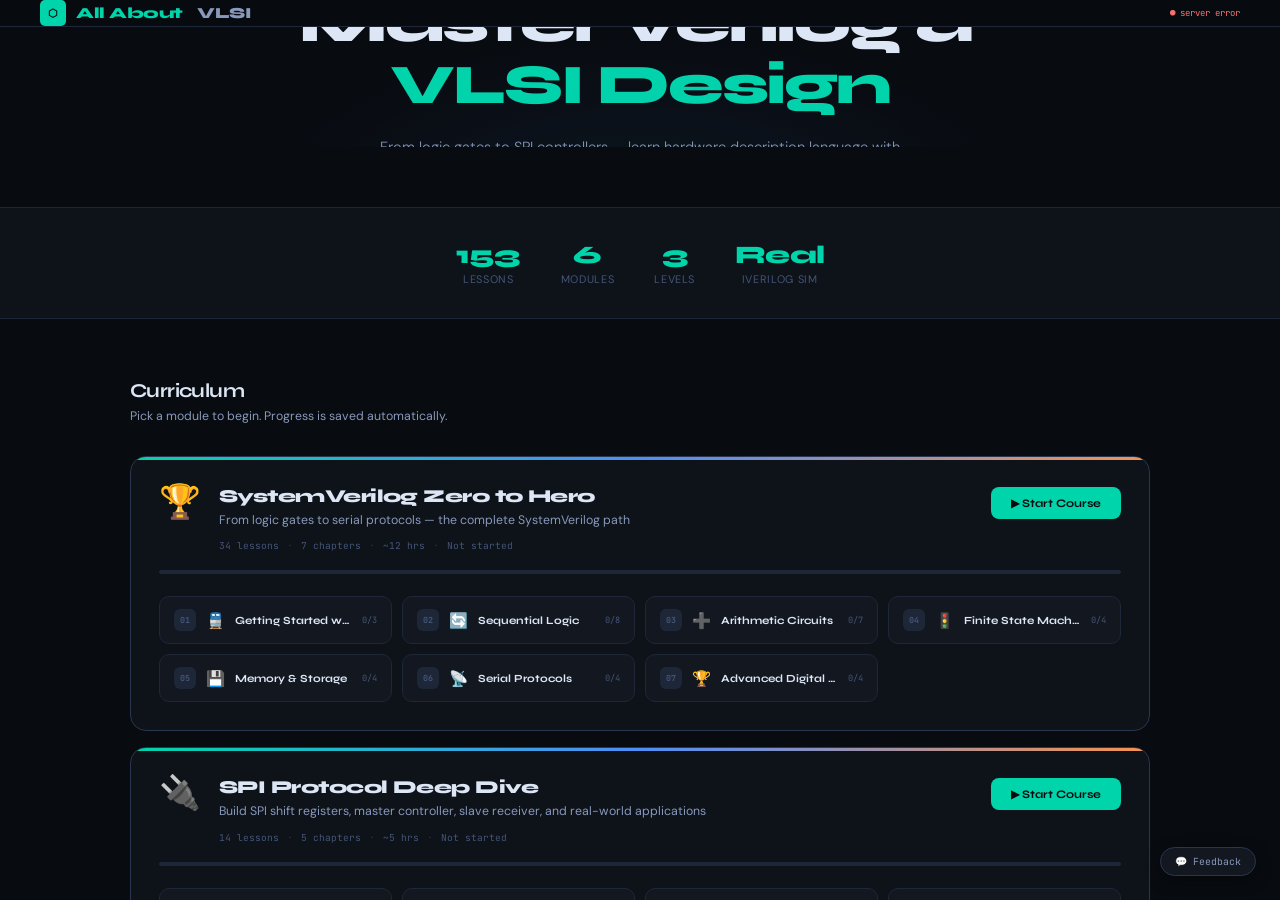
==== commit a1321060: "preview: d783f6773a8d684dfc0ea634f74b993979d68425 d783f6773a8d684dfc0ea634f74b993979d68425" ====
--- a/index.html
+++ b/index.html
@@ -6,6 +6,7 @@
 <title>All About VLSI — Zero to Hero Verilog</title>
 <link rel="icon" type="image/svg+xml" href="./favicon.svg">
 <link rel="stylesheet" href="./css/style.css">
+<link rel="stylesheet" href="./css/course-cert.css">
 </head>
 <body>
 
@@ -17,7 +18,7 @@
   <!-- Nav -->
   <nav class="landing-nav">
     <div class="logo">
-      <div class="logo-chip">⭡</div>
+      <div class="logo-chip">⬡</div>
       All About <em>&nbsp;VLSI</em>
     </div>
     <div class="landing-nav-right">
@@ -37,7 +38,7 @@
       with real iverilog simulation, interactive waveforms, and hands-on challenges.
     </p>
     <div class="hero-actions">
-      <button class="btn-primary" onclick="openModule('m1')">
+      <button class="btn-primary" onclick="openModule('msv1')">
         ▶ Start Learning Free
       </button>
       <button class="btn-secondary" onclick="openModule('m4')">
@@ -101,7 +102,7 @@
     </select>
     <button class="veri-opts-btn" id="veri-opts-btn" onclick="toggleVerilatorPanel()"
             title="Verilator compiler options" style="display:none;">
-      ⚙ Options
+      &#9881; Options
     </button>
 
     <button class="run-btn" id="run-btn" onclick="runSimulation()">
@@ -115,7 +116,7 @@
 
     <!-- Sidebar -->
     <aside class="lesson-sidebar">
-      <div class="sidebar-module-header">
+      <div id="sidebar-module-header" class="sidebar-module-header">
         <div class="sidebar-mod-title" id="sidebar-mod-title">Module</div>
       </div>
       <div class="sidebar-lessons" id="sidebar-lessons"></div>
@@ -133,7 +134,7 @@
     <!-- Theory Pane -->
     <div class="theory-pane">
       <div class="pane-header">
-        <span class="pane-label">&#128214; Theory</span>
+        <span class="pane-label">&#128218; Theory</span>
       </div>
       <div class="theory-content" id="theory-content"></div>
     </div>
@@ -206,7 +207,7 @@
         <span class="mob-tab-icon">&#9776;</span><span>Lessons</span>
       </button>
       <button class="mob-tab" id="mob-tab-theory" onclick="mobTab('theory')">
-        <span class="mob-tab-icon">&#128214;</span><span>Theory</span>
+        <span class="mob-tab-icon">&#128218;</span><span>Theory</span>
       </button>
       <button class="mob-tab active" id="mob-tab-code" onclick="mobTab('code')">
         <span class="mob-tab-icon">&#128187;</span><span>Code</span>
@@ -224,7 +225,7 @@
      ═══════════════════════════════════════════════════════ -->
 <div id="veri-panel" class="veri-panel" style="display:none;">
   <div class="veri-panel-header">
-    <span class="veri-panel-title">⚙ Verilator Options</span>
+    <span class="veri-panel-title">&#9881; Verilator Options</span>
     <span id="veri-ver-badge" class="veri-ver-badge"></span>
     <button class="veri-panel-close" onclick="toggleVerilatorPanel()">&#10005;</button>
   </div>
@@ -253,34 +254,13 @@
     <!-- ── Warnings ── -->
     <div class="veri-section">
       <div class="veri-section-title">Warnings</div>
-      <label class="veri-check-label">
-        <input type="checkbox" id="vf-Wall">
-        <span><code>--Wall</code> — enable all warnings</span>
-      </label>
-      <label class="veri-check-label">
-        <input type="checkbox" id="vf-Wnofatal">
-        <span><code>--Wno-fatal</code> — warnings are non-fatal</span>
-      </label>
-      <label class="veri-check-label">
-        <input type="checkbox" id="vf-WnoWIDTH">
-        <span><code>--Wno-WIDTH</code> — suppress bit-width mismatch</span>
-      </label>
-      <label class="veri-check-label">
-        <input type="checkbox" id="vf-WnoUNUSED">
-        <span><code>--Wno-UNUSED</code> — suppress unused signal warnings</span>
-      </label>
-      <label class="veri-check-label">
-        <input type="checkbox" id="vf-WnoUNDRIVEN">
-        <span><code>--Wno-UNDRIVEN</code> — suppress undriven signal warnings</span>
-      </label>
-      <label class="veri-check-label">
-        <input type="checkbox" id="vf-WnoCASE">
-        <span><code>--Wno-CASEINCOMPLETE</code> — suppress incomplete case</span>
-      </label>
-      <label class="veri-check-label">
-        <input type="checkbox" id="vf-WnoUNSIGNED">
-        <span><code>--Wno-UNSIGNED</code> — suppress unsigned comparison</span>
-      </label>
+      <label class="veri-check-label"><input type="checkbox" id="vf-Wall"><span><code>--Wall</code> — enable all warnings</span></label>
+      <label class="veri-check-label"><input type="checkbox" id="vf-Wnofatal"><span><code>--Wno-fatal</code> — warnings are non-fatal</span></label>
+      <label class="veri-check-label"><input type="checkbox" id="vf-WnoWIDTH"><span><code>--Wno-WIDTH</code> — suppress bit-width mismatch</span></label>
+      <label class="veri-check-label"><input type="checkbox" id="vf-WnoUNUSED"><span><code>--Wno-UNUSED</code> — suppress unused signal warnings</span></label>
+      <label class="veri-check-label"><input type="checkbox" id="vf-WnoUNDRIVEN"><span><code>--Wno-UNDRIVEN</code> — suppress undriven signal warnings</span></label>
+      <label class="veri-check-label"><input type="checkbox" id="vf-WnoCASE"><span><code>--Wno-CASEINCOMPLETE</code> — suppress incomplete case</span></label>
+      <label class="veri-check-label"><input type="checkbox" id="vf-WnoUNSIGNED"><span><code>--Wno-UNSIGNED</code> — suppress unsigned comparison</span></label>
     </div>
 
     <!-- ── Optimization ── -->
@@ -301,37 +281,23 @@
     <!-- ── Features ── -->
     <div class="veri-section">
       <div class="veri-section-title">Language &amp; Features</div>
-      <label class="veri-check-label">
-        <input type="checkbox" id="vf-assert">
-        <span><code>--assert</code> — enable SystemVerilog assertions (SVA)</span>
-      </label>
-      <label class="veri-check-label">
-        <input type="checkbox" id="vf-coverage">
-        <span><code>--coverage</code> — enable code coverage</span>
-      </label>
-      <label class="veri-check-label">
-        <input type="checkbox" id="vf-lint-only">
-        <span><code>--lint-only</code> — lint only, skip simulation</span>
-      </label>
+      <label class="veri-check-label"><input type="checkbox" id="vf-assert"><span><code>--assert</code> — enable SystemVerilog assertions (SVA)</span></label>
+      <label class="veri-check-label"><input type="checkbox" id="vf-coverage"><span><code>--coverage</code> — enable code coverage</span></label>
+      <label class="veri-check-label"><input type="checkbox" id="vf-lint-only"><span><code>--lint-only</code> — lint only, skip simulation</span></label>
     </div>
 
     <!-- ── UVM ── -->
     <div class="veri-section">
       <div class="veri-section-title">UVM — Universal Verification Methodology</div>
-      <div id="uvm-unavail-msg" class="uvm-unavail" style="display:none;">
-        ⚠ UVM library not detected on this server
-      </div>
+      <div id="uvm-unavail-msg" class="uvm-unavail" style="display:none;">&#9888; UVM library not detected on this server</div>
       <label class="veri-check-label" id="uvm-toggle-row">
         <input type="checkbox" id="vf-uvm" onchange="onUvmToggle()">
         <span>Enable UVM &nbsp;<em style="color:var(--muted);font-style:normal;font-size:0.66rem;">(forces --timing, requires Verilator 5.x)</em></span>
       </label>
-
-      <!-- UVM sub-options — shown only when checkbox is ticked -->
       <div id="uvm-subopts" class="uvm-subopts" style="display:none;">
         <div class="uvm-row">
           <label class="uvm-label" for="vf-uvm-test">Test name</label>
-          <input type="text" id="vf-uvm-test" class="veri-extra-input"
-                 placeholder="e.g. my_test  (maps to +UVM_TESTNAME)">
+          <input type="text" id="vf-uvm-test" class="veri-extra-input" placeholder="e.g. my_test  (maps to +UVM_TESTNAME)">
         </div>
         <div class="uvm-row">
           <label class="uvm-label" for="vf-uvm-verb">Verbosity</label>
@@ -344,44 +310,27 @@
             <option value="UVM_DEBUG">UVM_DEBUG</option>
           </select>
         </div>
-        <div class="uvm-hint">
-          Your testbench must <code>import uvm_pkg::*;</code> and
-          <code>`include "uvm_macros.svh"</code>.
-          Use <code>run_test();</code> to launch the test.
-        </div>
+        <div class="uvm-hint">Your testbench must <code>import uvm_pkg::*;</code> and <code>`include "uvm_macros.svh"</code>. Use <code>run_test();</code> to launch the test.</div>
       </div>
     </div>
 
     <!-- ── Extra Flags ── -->
     <div class="veri-section">
       <div class="veri-section-title">Extra Flags <span style="font-weight:400;color:var(--muted)">(advanced)</span></div>
-      <input type="text" id="vf-extra"
-             class="veri-extra-input"
-             placeholder="e.g. --pins-bv 2 +define+SIM">
-    </div>
-
-    <!-- ── Active flags preview ── -->
+      <input type="text" id="vf-extra" class="veri-extra-input" placeholder="e.g. --pins-bv 2 +define+SIM">
+    </div>
+
     <div class="veri-flags-preview" id="veri-flags-preview"></div>
-
-    <!-- ── Actions ── -->
     <div class="veri-panel-actions">
       <button class="veri-reset-btn" onclick="resetVerilatorOptions()">&#8634; Reset defaults</button>
     </div>
-
   </div><!-- /veri-panel-body -->
 </div><!-- /veri-panel -->
-<!-- Panel backdrop -->
 <div id="veri-backdrop" style="display:none;" onclick="closeVerilatorPanel()"></div>
 
-<!-- Toast -->
 <div class="toast" id="toast"></div>
 
-<!-- ── FEEDBACK FAB ── -->
-<button class="feedback-fab" id="feedback-fab" onclick="openFeedback()" title="Send feedback on this lesson">
-  &#128172; Feedback
-</button>
-
-<!-- Feedback modal -->
+<button class="feedback-fab" id="feedback-fab" onclick="openFeedback()" title="Send feedback on this lesson">&#128172; Feedback</button>
 <div class="feedback-overlay" id="feedback-overlay" onclick="closeFeedback()"></div>
 <div class="feedback-modal" id="feedback-modal">
   <div class="feedback-header">
@@ -396,17 +345,29 @@
     <span data-v="4" onclick="setRating(4)">&#9733;</span>
     <span data-v="5" onclick="setRating(5)">&#9733;</span>
   </div>
-  <textarea id="feedback-comment" class="feedback-textarea"
-    placeholder="What could be improved? Any confusion? (optional)"></textarea>
+  <textarea id="feedback-comment" class="feedback-textarea" placeholder="What could be improved? Any confusion? (optional)"></textarea>
   <div class="feedback-actions">
     <button class="feedback-btn-cancel" onclick="closeFeedback()">Cancel</button>
-    <button class="feedback-btn-send"   onclick="submitFeedback()">Send &#8599;</button>
+    <button class="feedback-btn-send" onclick="submitFeedback()">Send &#8599;</button>
   </div>
 </div>
 
 <!-- ── SCRIPTS ── -->
-<!-- Curriculum modules — add new chapter: create modules/mN.js and add a line here -->
-<script src="./lessons/modules/msv1.js"></script>
+<!-- courses.js is the single source of truth for module loading.
+     To add a new course chapter: update courses.js only — never edit index.html. -->
+<script src="./lessons/courses.js"></script>
+<script>
+// Dynamically load every module listed in courses.js.
+// document.write is synchronous during page parse — all module scripts
+// execute and populate CURRICULUM_MODULES before curriculum.js runs.
+(function () {
+  var ids = (window.COURSES || []).reduce(function (a, c) { return a.concat(c.modules); }, []);
+  ids.forEach(function (id) {
+    document.write('<script src="./lessons/modules/' + id + '.js"><\/script>');
+  });
+}());
+</script>
+<!-- Standalone modules (not part of any course) — static tags only for these -->
 <script src="./lessons/modules/m1.js"></script>
 <script src="./lessons/modules/m2.js"></script>
 <script src="./lessons/modules/m3.js"></script>
@@ -416,13 +377,11 @@
 <script src="./lessons/modules/m13.js"></script>
 <script src="./lessons/modules/m16.js"></script>
 <script src="./lessons/modules/m15.js"></script>
-<script src="./lessons/modules/i2c1.js"></script>
 <script src="./lessons/curriculum.js"></script>
 <script src="./js/waveform.js"></script>
 <script src="./js/app.js"></script>
 
 <script>
-  // Count total lessons for stats
   window.addEventListener('DOMContentLoaded', () => {
     const total = CURRICULUM.reduce((s, m) => s + m.lessons.length, 0);
     document.getElementById('stat-lessons').textContent = total;
--- a/css/course-cert.css
+++ b/css/course-cert.css
@@ -0,0 +1,336 @@
+/* ═══════════════════════════════════════════════════════
+   Course card enhancements
+   ═══════════════════════════════════════════════════════ */
+
+.course-header {
+  display: flex;
+  align-items: flex-start;
+  gap: 18px;
+  margin-bottom: 18px;
+  cursor: pointer;
+  border-radius: 8px;
+  transition: background 0.15s;
+}
+.course-header:hover { background: rgba(255,255,255,0.03); }
+
+.course-start-btn {
+  flex-shrink: 0;
+  align-self: flex-start;
+  margin-top: 2px;
+  padding: 9px 20px;
+  background: var(--accent);
+  color: var(--bg);
+  border: none;
+  border-radius: 8px;
+  font-family: var(--head);
+  font-size: 0.82rem;
+  font-weight: 700;
+  cursor: pointer;
+  transition: all 0.2s;
+  white-space: nowrap;
+}
+.course-start-btn:hover {
+  background: #00ffcc;
+  box-shadow: 0 4px 14px rgba(0,212,170,0.3);
+  transform: translateY(-1px);
+}
+
+/* ═══════════════════════════════════════════════════════
+   Certificate Modal
+   ═══════════════════════════════════════════════════════ */
+
+#cert-modal {
+  position: fixed;
+  inset: 0;
+  z-index: 2000;
+  display: flex;
+  align-items: center;
+  justify-content: center;
+  padding: 20px;
+}
+
+.cert-overlay {
+  position: absolute;
+  inset: 0;
+  background: rgba(0,0,0,0.85);
+  backdrop-filter: blur(6px);
+}
+
+.cert-container {
+  position: relative;
+  z-index: 1;
+  display: flex;
+  flex-direction: column;
+  align-items: center;
+  gap: 16px;
+  max-height: 90vh;
+  overflow-y: auto;
+}
+
+.cert-close {
+  position: absolute;
+  top: -12px;
+  right: -12px;
+  z-index: 2;
+  background: #1e2738;
+  border: 1px solid #2a3550;
+  color: #8899bb;
+  width: 30px;
+  height: 30px;
+  border-radius: 50%;
+  font-size: 0.8rem;
+  cursor: pointer;
+  display: flex;
+  align-items: center;
+  justify-content: center;
+  transition: color 0.15s, background 0.15s;
+}
+.cert-close:hover { color: #f76f6f; background: rgba(247,111,111,0.1); }
+
+/* The printable paper */
+.cert-paper {
+  background: #fffdf8;
+  color: #1a1a2e;
+  width: min(660px, 92vw);
+  padding: 44px 52px;
+  border-radius: 6px;
+  border: 10px solid #0f1520;
+  box-shadow: 0 0 0 2px rgba(0,212,170,0.5), 0 24px 80px rgba(0,0,0,0.8);
+  position: relative;
+  font-family: Georgia, 'Times New Roman', serif;
+}
+
+.cert-paper::before {
+  content: '';
+  position: absolute;
+  inset: 8px;
+  border: 1.5px solid rgba(0,180,140,0.4);
+  border-radius: 1px;
+  pointer-events: none;
+}
+
+.cert-logo-row {
+  display: flex;
+  align-items: center;
+  justify-content: center;
+  gap: 10px;
+  margin-bottom: 20px;
+}
+
+.cert-logo-chip {
+  width: 30px;
+  height: 30px;
+  background: #00d4aa;
+  border-radius: 5px;
+  display: flex;
+  align-items: center;
+  justify-content: center;
+  font-size: 0.9rem;
+  color: #080b10;
+}
+
+.cert-logo-text {
+  font-family: 'Syne', sans-serif;
+  font-size: 1.05rem;
+  font-weight: 800;
+  color: #0f1520;
+  letter-spacing: -0.02em;
+}
+
+.cert-stamp {
+  text-align: center;
+  font-size: 0.72rem;
+  font-family: sans-serif;
+  text-transform: uppercase;
+  letter-spacing: 0.3em;
+  color: #777;
+  margin-bottom: 16px;
+}
+
+.cert-divider {
+  height: 2px;
+  background: linear-gradient(90deg, transparent, #00d4aa 30%, #4f8ef7 70%, transparent);
+  margin-bottom: 22px;
+}
+
+.cert-awarded {
+  text-align: center;
+  font-size: 0.95rem;
+  color: #555;
+  margin-bottom: 10px;
+  font-style: italic;
+}
+
+.cert-name-input {
+  display: block;
+  width: 100%;
+  text-align: center;
+  font-family: 'Georgia', serif;
+  font-size: 1.9rem;
+  font-weight: 700;
+  color: #0f1520;
+  border: none;
+  border-bottom: 2px dashed #bbb;
+  background: transparent;
+  outline: none;
+  padding: 4px 0 8px;
+  margin-bottom: 14px;
+  box-sizing: border-box;
+  transition: border-color 0.2s;
+}
+.cert-name-input:focus { border-bottom-color: #00d4aa; }
+.cert-name-input::placeholder { color: #bbb; font-style: italic; font-size: 1.3rem; font-weight: 400; }
+
+.cert-body {
+  text-align: center;
+  font-size: 0.88rem;
+  color: #555;
+  margin-bottom: 18px;
+  line-height: 1.6;
+}
+.cert-body strong { color: #0f1520; }
+
+.cert-course-name {
+  text-align: center;
+  font-family: 'Syne', sans-serif;
+  font-size: 1.5rem;
+  font-weight: 800;
+  color: #0f1520;
+  margin-bottom: 5px;
+  letter-spacing: -0.02em;
+}
+
+.cert-subtitle {
+  text-align: center;
+  font-size: 0.68rem;
+  color: #888;
+  text-transform: uppercase;
+  letter-spacing: 0.18em;
+  margin-bottom: 20px;
+  font-family: sans-serif;
+}
+
+.cert-chapters-row {
+  display: flex;
+  flex-wrap: wrap;
+  gap: 5px;
+  justify-content: center;
+  margin-bottom: 24px;
+}
+
+.cert-chip {
+  font-size: 0.68rem;
+  padding: 3px 10px;
+  background: rgba(0,180,140,0.08);
+  border: 1px solid rgba(0,180,140,0.35);
+  border-radius: 20px;
+  color: #007a60;
+  font-family: sans-serif;
+}
+
+.cert-date-row {
+  text-align: center;
+  margin-bottom: 22px;
+}
+
+.cert-date-label {
+  font-size: 0.65rem;
+  text-transform: uppercase;
+  letter-spacing: 0.15em;
+  color: #999;
+  font-family: sans-serif;
+  margin-bottom: 3px;
+}
+
+.cert-date {
+  font-size: 0.95rem;
+  color: #333;
+  font-weight: 600;
+}
+
+.cert-footer {
+  border-top: 1px solid #ddd;
+  padding-top: 14px;
+  display: flex;
+  flex-direction: column;
+  align-items: center;
+  gap: 3px;
+}
+
+.cert-sig {
+  font-family: 'Syne', sans-serif;
+  font-size: 1.15rem;
+  color: #0f1520;
+  font-weight: 800;
+  letter-spacing: -0.01em;
+}
+
+.cert-sig-label {
+  font-size: 0.65rem;
+  text-transform: uppercase;
+  letter-spacing: 0.12em;
+  color: #999;
+  font-family: sans-serif;
+}
+
+.cert-actions {
+  display: flex;
+  flex-direction: column;
+  align-items: center;
+  gap: 8px;
+}
+
+.cert-name-hint {
+  font-family: var(--mono);
+  font-size: 0.7rem;
+  color: var(--muted);
+}
+
+.cert-download-btn {
+  padding: 11px 30px;
+  background: var(--accent);
+  color: var(--bg);
+  border: none;
+  border-radius: 8px;
+  font-family: var(--head);
+  font-size: 0.9rem;
+  font-weight: 700;
+  cursor: pointer;
+  transition: all 0.2s;
+  letter-spacing: -0.01em;
+}
+.cert-download-btn:hover {
+  background: #00ffcc;
+  box-shadow: 0 6px 22px rgba(0,212,170,0.35);
+  transform: translateY(-1px);
+}
+
+/* ── Print: show only the certificate paper ── */
+@media print {
+  body * { visibility: hidden !important; }
+  #cert-paper,
+  #cert-paper * { visibility: visible !important; }
+  #cert-paper {
+    position: fixed !important;
+    inset: 0 !important;
+    width: 100vw !important;
+    height: 100vh !important;
+    border: none !important;
+    box-shadow: none !important;
+    border-radius: 0 !important;
+    padding: 48px 64px !important;
+    margin: 0 !important;
+    display: flex !important;
+    flex-direction: column !important;
+    justify-content: center !important;
+  }
+  .cert-paper::before { border-color: rgba(0,180,140,0.25) !important; }
+  .cert-name-input { border-bottom-style: solid !important; border-bottom-color: #aaa !important; }
+}
+
+@media (max-width: 768px) {
+  .cert-paper { padding: 28px 24px; }
+  .cert-course-name { font-size: 1.15rem; }
+  .cert-name-input { font-size: 1.4rem; }
+  .course-start-btn { padding: 7px 14px; font-size: 0.75rem; }
+}
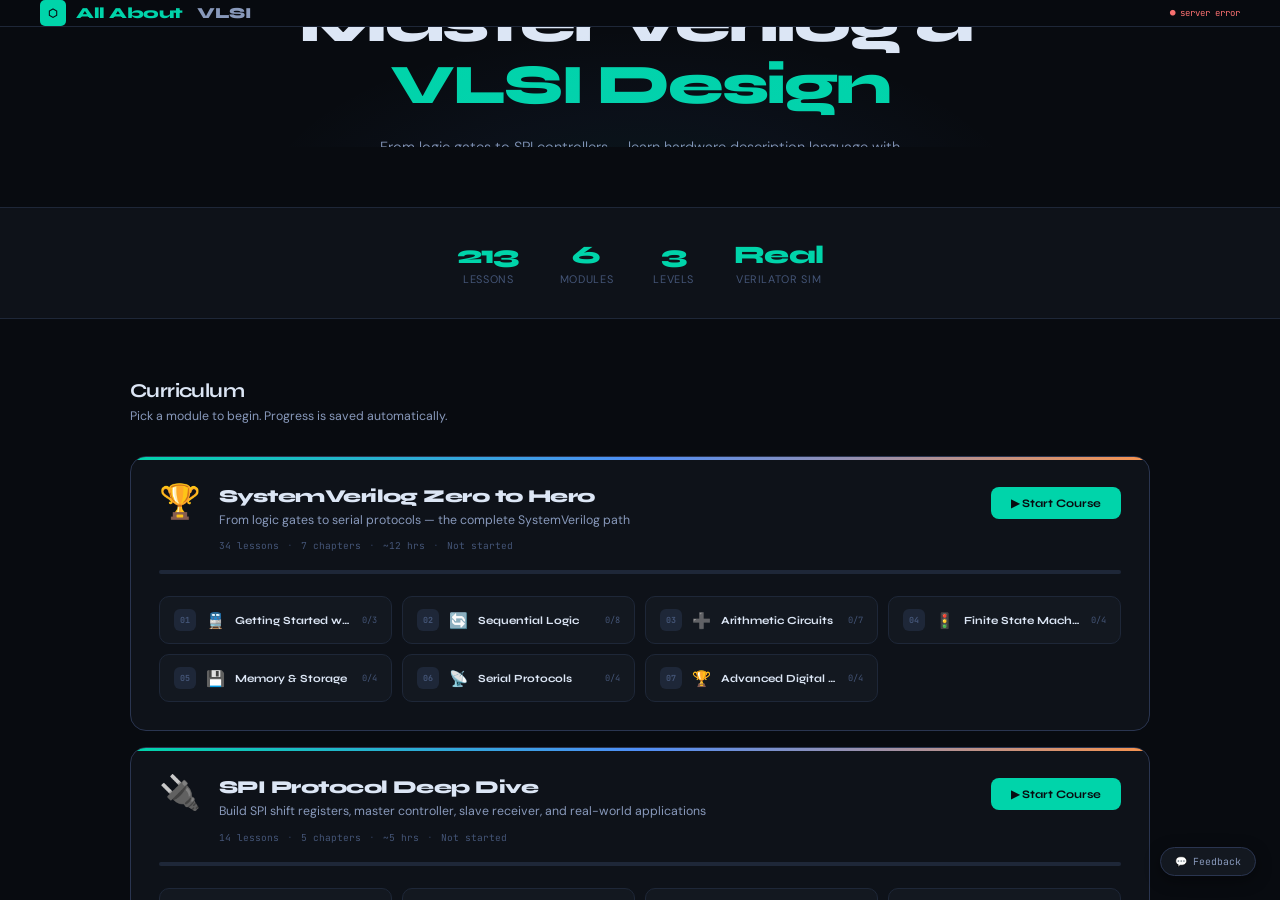
==== commit 7d25a912: "preview: 2b8f4971a86cda372af7e1630fb55b824b76b755 2b8f4971a86cda372af7e1630fb55b824b76b755" ====
--- a/index.html
+++ b/index.html
@@ -35,7 +35,7 @@
     </h1>
     <p class="hero-sub">
       From logic gates to SPI controllers — learn hardware description language
-      with real iverilog simulation, interactive waveforms, and hands-on challenges.
+      with real Verilator simulation, interactive waveforms, and hands-on challenges.
     </p>
     <div class="hero-actions">
       <button class="btn-primary" onclick="openModule('msv1')">
@@ -63,7 +63,7 @@
     </div>
     <div class="stat">
       <div class="stat-num">Real</div>
-      <div class="stat-label">iverilog Sim</div>
+      <div class="stat-label">Verilator Sim</div>
     </div>
   </div>
 
--- a/css/course-cert.css
+++ b/css/course-cert.css
@@ -332,5 +332,15 @@
   .cert-paper { padding: 28px 24px; }
   .cert-course-name { font-size: 1.15rem; }
   .cert-name-input { font-size: 1.4rem; }
-  .course-start-btn { padding: 7px 14px; font-size: 0.75rem; }
-}
+
+  /* Course card: give title full row width, move button to its own line */
+  .course-header { flex-wrap: wrap; gap: 10px; }
+  .course-start-btn {
+    flex: 0 0 100%;
+    order: 10;
+    padding: 8px 16px;
+    font-size: 0.8rem;
+    text-align: center;
+  }
+  .course-desc { display: none; }
+}
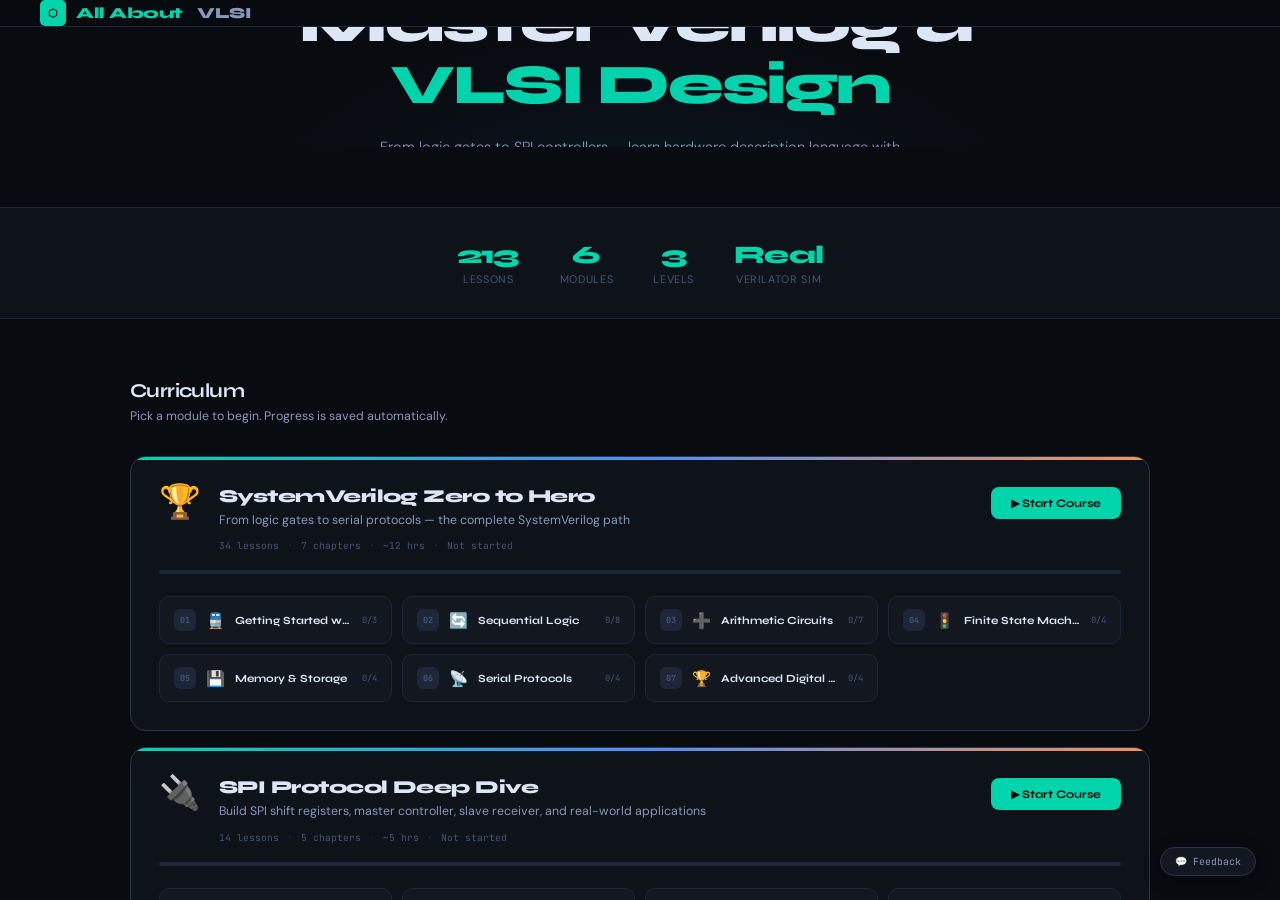
==== commit a9d56cf5: "preview: 512902a2717316b0a5173ae2169f9f74c096e1af 512902a2717316b0a5173ae2169f9f74c096e1af" ====
--- a/index.html
+++ b/index.html
@@ -20,9 +20,6 @@
     <div class="logo">
       <div class="logo-chip">⬡</div>
       All About <em>&nbsp;VLSI</em>
-    </div>
-    <div class="landing-nav-right">
-      <span id="server-status" style="font-family:var(--mono);font-size:0.65rem;color:var(--muted);">&#9679; connecting…</span>
     </div>
   </nav>
 
@@ -185,7 +182,7 @@
           <span class="pane-label">&#9201; Waveform</span>
           <span id="wave-info" style="font-family:var(--mono);font-size:0.6rem;color:var(--muted);"></span>
           <div style="margin-left:auto;display:flex;gap:4px;">
-            <button onclick="waveZoomOut()" title="Zoom out" style="font-family:var(--mono);font-size:0.65rem;background:var(--panel);border:1px solid var(--border);color:var(--dim);padding:2px 7px;border-radius:4px;cursor:pointer;">−</button>
+            <button onclick="waveZoomOut()" title="Zoom out" style="font-family:var(--mono);font-size:0.65rem;background:var(--panel);border:1px solid var(--border);color:var(--dim);padding:2px 7px;border-radius:4px;cursor:pointer;">&#8722;</button>
             <button onclick="waveZoomIn()"  title="Zoom in"  style="font-family:var(--mono);font-size:0.65rem;background:var(--panel);border:1px solid var(--border);color:var(--dim);padding:2px 7px;border-radius:4px;cursor:pointer;">+</button>
             <button onclick="waveFit()"     title="Fit"      style="font-family:var(--mono);font-size:0.65rem;background:var(--panel);border:1px solid var(--border);color:var(--dim);padding:2px 7px;border-radius:4px;cursor:pointer;">fit</button>
             <button class="wave-expand-btn" id="wave-expand-btn" onclick="toggleWaveExpand()">⟩ expand</button>
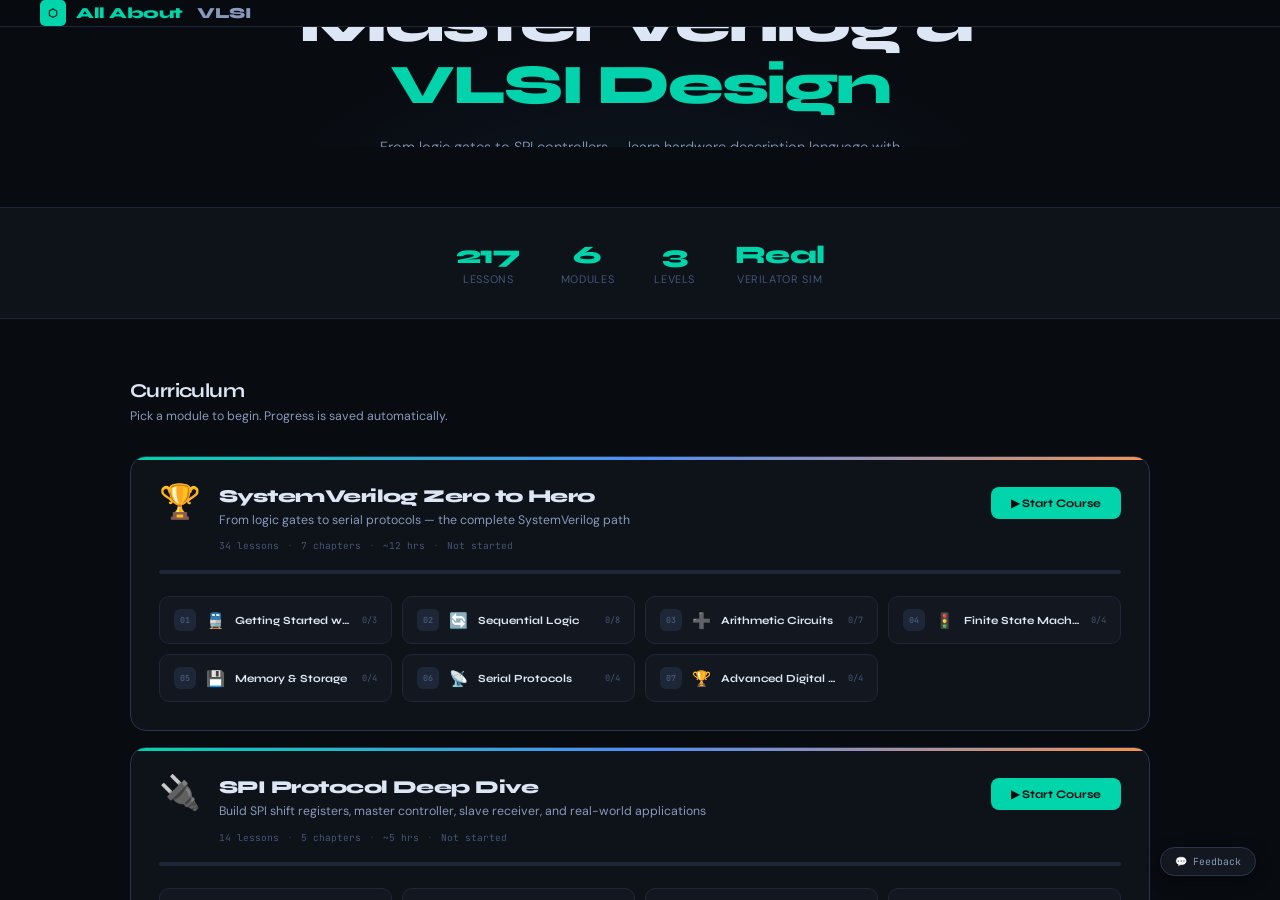
==== commit c6d54a3f: "preview: a0ab8ba3e6ff103264b9e2442fdcae7528769147 a0ab8ba3e6ff103264b9e2442fdcae7528769147" ====
--- a/index.html
+++ b/index.html
@@ -138,11 +138,17 @@
 
     <!-- Editor Pane -->
     <div class="editor-pane">
-      <div class="editor-header">
-        <button class="file-tab active" id="tab-design" onclick="switchEditorTab('design')">design.sv</button>
-        <button class="file-tab"        id="tab-tb"     onclick="switchEditorTab('tb')">testbench.sv</button>
+      <div class="editor-header" id="editor-header">
+        <button class="file-tab active" id="tab-design" data-file="design" onclick="switchEditorTab('design')">design.sv</button>
+        <button class="file-tab"        id="tab-tb"     data-file="tb"     onclick="switchEditorTab('tb')">testbench.sv</button>
       </div>
       <div class="editor-wrap">
+        <!-- Readonly file viewer (populated by JS when a pre-loaded library tab is clicked) -->
+        <div class="line-nums" id="lnum-ro" style="display:none;"></div>
+        <textarea class="code-editor editor-ro" id="editor-ro"
+          readonly spellcheck="false" autocomplete="off" autocorrect="off" autocapitalize="off"
+          style="display:none;">
+        </textarea>
         <!-- Design editor -->
         <div class="line-nums" id="lnum-design"></div>
         <textarea class="code-editor" id="editor-design"
@@ -355,8 +361,6 @@
 <script src="./lessons/courses.js"></script>
 <script>
 // Dynamically load every module listed in courses.js.
-// document.write is synchronous during page parse — all module scripts
-// execute and populate CURRICULUM_MODULES before curriculum.js runs.
 (function () {
   var ids = (window.COURSES || []).reduce(function (a, c) { return a.concat(c.modules); }, []);
   ids.forEach(function (id) {
@@ -364,7 +368,7 @@
   });
 }());
 </script>
-<!-- Standalone modules (not part of any course) — static tags only for these -->
+<!-- Standalone modules (not part of any course) -->
 <script src="./lessons/modules/m1.js"></script>
 <script src="./lessons/modules/m2.js"></script>
 <script src="./lessons/modules/m3.js"></script>
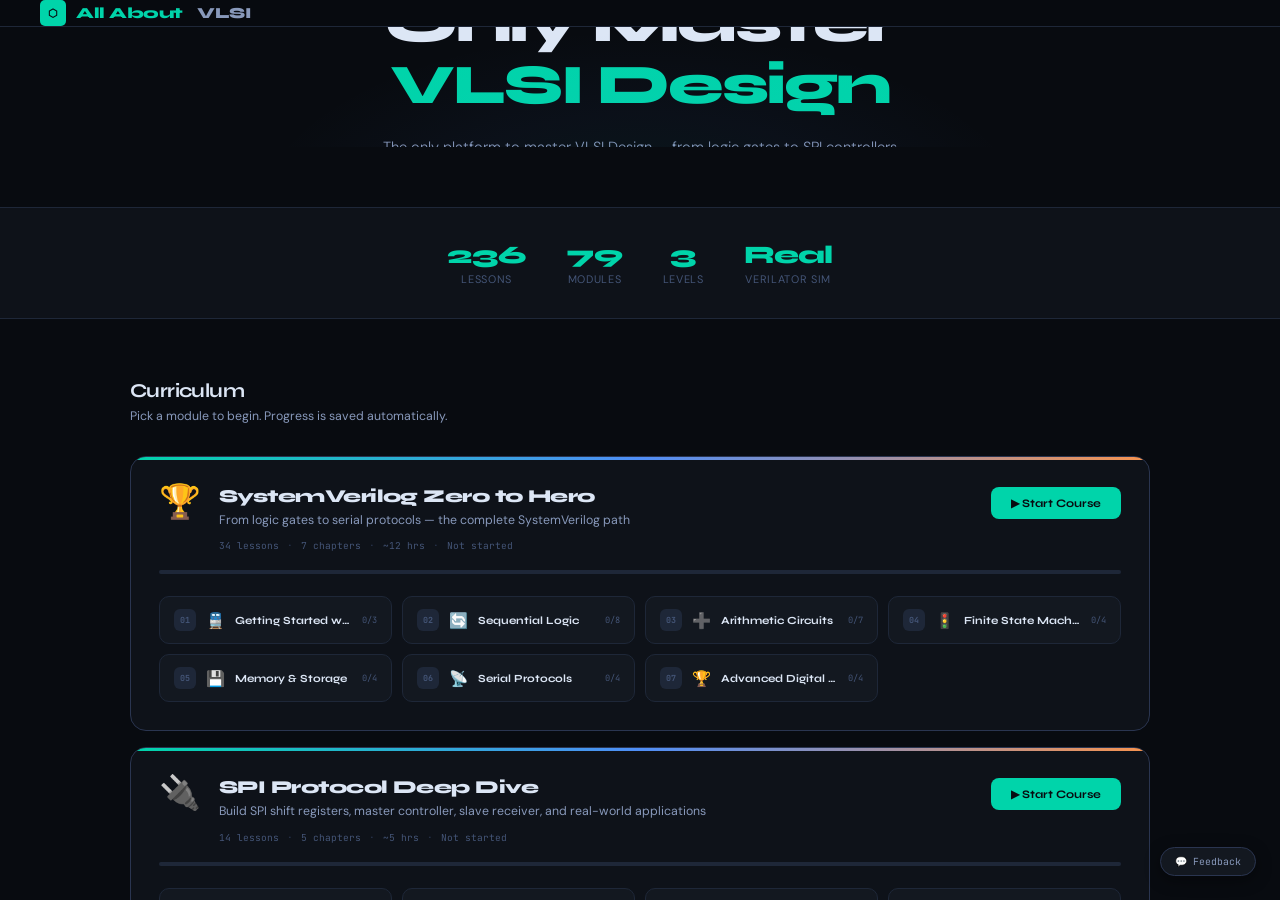
==== commit 01b348f7: "preview: a0fedf90f24af41f34c300ae8a528913de71ed5a a0fedf90f24af41f34c300ae8a528913de71ed5a" ====
--- a/index.html
+++ b/index.html
@@ -3,7 +3,7 @@
 <head>
 <meta charset="UTF-8">
 <meta name="viewport" content="width=device-width, initial-scale=1.0">
-<title>All About VLSI — Zero to Hero Verilog</title>
+<title>All About VLSI — Only Master VLSI Design</title>
 <link rel="icon" type="image/svg+xml" href="./favicon.svg">
 <link rel="stylesheet" href="./css/style.css">
 <link rel="stylesheet" href="./css/course-cert.css">
@@ -27,19 +27,19 @@
   <div class="hero">
     <div class="hero-badge">Free · Open · Interactive</div>
     <h1 class="hero-title">
-      Master Verilog &amp;<br>
+      Only Master<br>
       <span class="hl">VLSI Design</span>
     </h1>
     <p class="hero-sub">
-      From logic gates to SPI controllers — learn hardware description language
+      The only platform to master VLSI Design — from logic gates to SPI controllers
       with real Verilator simulation, interactive waveforms, and hands-on challenges.
     </p>
     <div class="hero-actions">
-      <button class="btn-primary" onclick="openModule('msv1')">
-        ▶ Start Learning Free
-      </button>
-      <button class="btn-secondary" onclick="openModule('m4')">
-        Jump to Advanced
+      <button class="btn-primary" onclick="openCourse('svzth')">
+        &#9654; Start Learning Free
+      </button>
+      <button class="btn-secondary" onclick="openCourse('spivoop')">
+        Jump to OOP TB
       </button>
     </div>
   </div>
@@ -51,7 +51,7 @@
       <div class="stat-label">Lessons</div>
     </div>
     <div class="stat">
-      <div class="stat-num">6</div>
+      <div class="stat-num" id="stat-modules">0</div>
       <div class="stat-label">Modules</div>
     </div>
     <div class="stat">
@@ -64,7 +64,7 @@
     </div>
   </div>
 
-  <!-- Modules -->
+  <!-- Courses -->
   <div class="modules-section">
     <div class="section-title">Curriculum</div>
     <div class="section-sub">Pick a module to begin. Progress is saved automatically.</div>
@@ -89,8 +89,8 @@
     </div>
 
     <div class="nav-prev-next">
-      <button id="btn-prev" onclick="navPrev()" title="Previous lesson">‹ Prev</button>
-      <button id="btn-next" onclick="navNext()" title="Next lesson">Next ›</button>
+      <button id="btn-prev" onclick="navPrev()" title="Previous lesson">&#8249; Prev</button>
+      <button id="btn-next" onclick="navNext()" title="Next lesson">Next &#8250;</button>
     </div>
 
     <select class="sim-select" id="sim-select" title="Simulator" onchange="onSimSelectChange()">
@@ -143,7 +143,7 @@
         <button class="file-tab"        id="tab-tb"     data-file="tb"     onclick="switchEditorTab('tb')">testbench.sv</button>
       </div>
       <div class="editor-wrap">
-        <!-- Readonly file viewer (populated by JS when a pre-loaded library tab is clicked) -->
+        <!-- Readonly file viewer -->
         <div class="line-nums" id="lnum-ro" style="display:none;"></div>
         <textarea class="code-editor editor-ro" id="editor-ro"
           readonly spellcheck="false" autocomplete="off" autocorrect="off" autocapitalize="off"
@@ -178,7 +178,7 @@
       <!-- Next Lesson -->
       <div class="next-lesson-wrap">
         <button class="next-lesson-btn" id="btn-next-lesson" onclick="navNext()">
-          Next Lesson →
+          Next Lesson &#8594;
         </button>
       </div>
 
@@ -191,7 +191,7 @@
             <button onclick="waveZoomOut()" title="Zoom out" style="font-family:var(--mono);font-size:0.65rem;background:var(--panel);border:1px solid var(--border);color:var(--dim);padding:2px 7px;border-radius:4px;cursor:pointer;">&#8722;</button>
             <button onclick="waveZoomIn()"  title="Zoom in"  style="font-family:var(--mono);font-size:0.65rem;background:var(--panel);border:1px solid var(--border);color:var(--dim);padding:2px 7px;border-radius:4px;cursor:pointer;">+</button>
             <button onclick="waveFit()"     title="Fit"      style="font-family:var(--mono);font-size:0.65rem;background:var(--panel);border:1px solid var(--border);color:var(--dim);padding:2px 7px;border-radius:4px;cursor:pointer;">fit</button>
-            <button class="wave-expand-btn" id="wave-expand-btn" onclick="toggleWaveExpand()">⟩ expand</button>
+            <button class="wave-expand-btn" id="wave-expand-btn" onclick="toggleWaveExpand()">&#9001; expand</button>
           </div>
         </div>
         <div class="wave-scroll-area" id="wave-scroll">
@@ -357,7 +357,7 @@
 
 <!-- ── SCRIPTS ── -->
 <!-- courses.js is the single source of truth for module loading.
-     To add a new course chapter: update courses.js only — never edit index.html. -->
+     To add a new course chapter: update courses.js only. -->
 <script src="./lessons/courses.js"></script>
 <script>
 // Dynamically load every module listed in courses.js.
@@ -386,6 +386,7 @@
   window.addEventListener('DOMContentLoaded', () => {
     const total = CURRICULUM.reduce((s, m) => s + m.lessons.length, 0);
     document.getElementById('stat-lessons').textContent = total;
+    document.getElementById('stat-modules').textContent = CURRICULUM.length;
   });
 </script>
 
--- a/css/style.css
+++ b/css/style.css
@@ -809,6 +809,10 @@
   border-color: var(--border);
 }
 .file-tab:hover:not(.active) { color: var(--dim); }
+.file-tab-ro { opacity: 0.85; }
+.file-tab-ro::after { content: ' \1F512'; font-size: 0.55rem; }
+.file-tab-ro.active { color: var(--dim); background: var(--panel); border-color: var(--border); }
+textarea.editor-ro { cursor: default; background: rgba(8,11,16,0.6); color: var(--dim); }
 
 .editor-wrap {
   flex: 1;
@@ -1527,7 +1531,7 @@
 .mob-tab-icon   { font-size: 1.2rem; line-height: 1; }
 .mob-code-shortcut { display: none; }
 
-/* ── MOBILE (≤768px) ── */
+/* ── MOBILE (<=768px) ── */
 @media (max-width: 768px) {
   /* Landing */
   .landing-nav { padding: 0 16px; }
@@ -1608,9 +1612,9 @@
   .feedback-modal { right: 8px; bottom: 120px; width: calc(100vw - 16px); }
 }
 
-/* ═══════════════════════════════════════════════════════
+/* ═════════════════════════════════════════════════════════
    MASTER COURSE CARD
-   ═══════════════════════════════════════════════════════ */
+   ═════════════════════════════════════════════════════════ */
 
 .course-card {
   grid-column: 1 / -1;
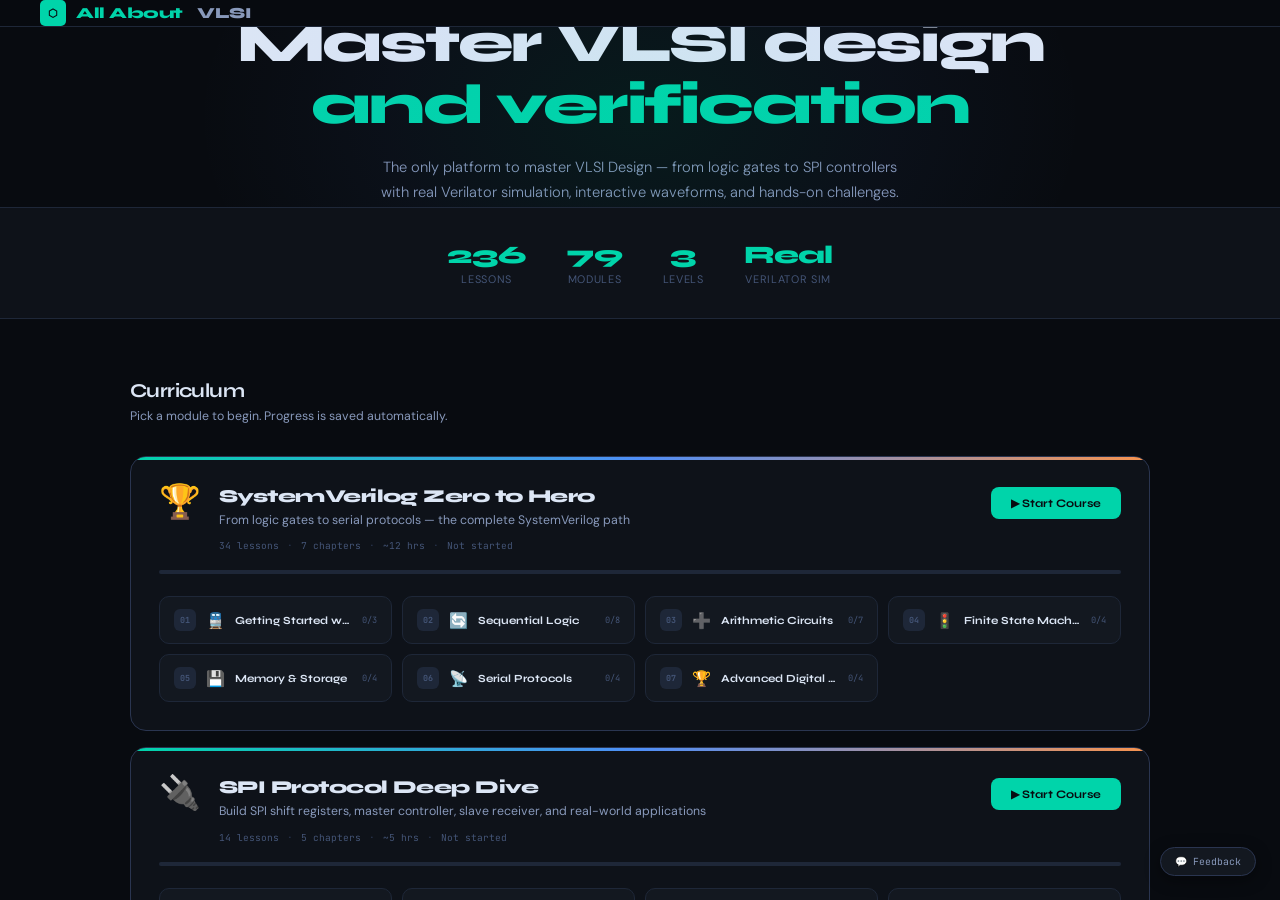
==== commit 115909b1: "preview: 632f74a1008dee8a6b597f3c279f6e9809e47e94 632f74a1008dee8a6b597f3c279f6e9809e47e94" ====
--- a/index.html
+++ b/index.html
@@ -3,7 +3,7 @@
 <head>
 <meta charset="UTF-8">
 <meta name="viewport" content="width=device-width, initial-scale=1.0">
-<title>All About VLSI — Only Master VLSI Design</title>
+<title>All About VLSI &mdash; Master VLSI Design &amp; Verification</title>
 <link rel="icon" type="image/svg+xml" href="./favicon.svg">
 <link rel="stylesheet" href="./css/style.css">
 <link rel="stylesheet" href="./css/course-cert.css">
@@ -27,8 +27,8 @@
   <div class="hero">
     <div class="hero-badge">Free · Open · Interactive</div>
     <h1 class="hero-title">
-      Only Master<br>
-      <span class="hl">VLSI Design</span>
+      Master VLSI design<br>
+      <span class="hl">and verification</span>
     </h1>
     <p class="hero-sub">
       The only platform to master VLSI Design — from logic gates to SPI controllers
@@ -391,4 +391,4 @@
 </script>
 
 </body>
-</html>
+</html>
--- a/css/style.css
+++ b/css/style.css
@@ -5,7 +5,6 @@
 @import url('https://fonts.googleapis.com/css2?family=JetBrains+Mono:wght@400;500;600&family=Syne:wght@400;600;700;800&family=DM+Sans:wght@300;400;500;600&display=swap');
 
 :root {
-  /* Colors */
   --bg:        #080b10;
   --surface:   #0e1219;
   --panel:     #131820;
@@ -20,769 +19,161 @@
   --text:      #dce6f5;
   --dim:       #8899bb;
   --muted:     #445577;
-
-  /* Level colors */
   --beginner:     #4fdb8f;
   --intermediate: #4f8ef7;
   --advanced:     #f7934f;
-
-  /* Typography */
   --mono:  'JetBrains Mono', monospace;
   --head:  'Syne', sans-serif;
   --body:  'DM Sans', sans-serif;
-
-  /* Layout */
   --nav-h:     54px;
   --sidebar-w: 260px;
   --theory-w:  380px;
 }
 
 *, *::before, *::after { box-sizing: border-box; margin: 0; padding: 0; }
-
-html, body {
-  height: 100%;
-  background: var(--bg);
-  color: var(--text);
-  font-family: var(--body);
-  font-size: 14px;
-  overflow: hidden;
-}
-
-/* ── SCROLLBARS ── */
+html, body { height: 100%; background: var(--bg); color: var(--text); font-family: var(--body); font-size: 14px; overflow: hidden; }
+
 ::-webkit-scrollbar { width: 5px; height: 5px; }
 ::-webkit-scrollbar-track { background: transparent; }
 ::-webkit-scrollbar-thumb { background: var(--border2); border-radius: 3px; }
 ::-webkit-scrollbar-thumb:hover { background: var(--muted); }
 
-/* ── LANDING PAGE ── */
-#landing-page {
-  display: flex;
-  flex-direction: column;
-  height: 100vh;
-  overflow-y: auto;
-  background: var(--bg);
-}
+#landing-page { display: flex; flex-direction: column; height: 100vh; overflow-y: auto; background: var(--bg); }
 
 .landing-nav {
-  height: var(--nav-h);
-  display: flex;
-  align-items: center;
-  padding: 0 40px;
-  border-bottom: 1px solid var(--border);
-  background: rgba(8,11,16,0.9);
-  backdrop-filter: blur(10px);
-  position: sticky;
-  top: 0;
-  z-index: 10;
-}
-
-.logo {
-  font-family: var(--head);
-  font-weight: 800;
-  font-size: 1.1rem;
-  color: var(--accent);
-  letter-spacing: -0.03em;
-  display: flex;
-  align-items: center;
-  gap: 10px;
-}
-.logo-chip {
-  width: 26px; height: 26px;
-  background: var(--accent);
-  border-radius: 5px;
-  display: flex; align-items: center; justify-content: center;
-  font-size: 0.75rem;
-  color: var(--bg);
-}
+  height: var(--nav-h); display: flex; align-items: center; padding: 0 40px;
+  border-bottom: 1px solid var(--border); background: rgba(8,11,16,0.9);
+  backdrop-filter: blur(10px); position: sticky; top: 0; z-index: 10;
+}
+.logo { font-family: var(--head); font-weight: 800; font-size: 1.1rem; color: var(--accent); letter-spacing: -0.03em; display: flex; align-items: center; gap: 10px; }
+.logo-chip { width: 26px; height: 26px; background: var(--accent); border-radius: 5px; display: flex; align-items: center; justify-content: center; font-size: 0.75rem; color: var(--bg); }
 .logo em { color: var(--dim); font-style: normal; }
-
-.landing-nav-right {
-  margin-left: auto;
-  display: flex;
-  align-items: center;
-  gap: 16px;
-}
-
-.hero {
-  flex: 1;
-  display: flex;
-  flex-direction: column;
-  align-items: center;
-  justify-content: center;
-  text-align: center;
-  padding: 80px 40px 40px;
-  position: relative;
-  overflow: hidden;
-}
-
-.hero::before {
-  content: '';
-  position: absolute;
-  top: 0; left: 50%;
-  transform: translateX(-50%);
-  width: 800px; height: 400px;
-  background: radial-gradient(ellipse at center,
-    rgba(0,212,170,0.07) 0%,
-    rgba(79,142,247,0.04) 40%,
-    transparent 70%);
-  pointer-events: none;
-}
-
-.hero-badge {
-  display: inline-flex;
-  align-items: center;
-  gap: 6px;
-  font-family: var(--mono);
-  font-size: 0.7rem;
-  padding: 4px 14px;
-  background: rgba(0,212,170,0.08);
-  border: 1px solid rgba(0,212,170,0.2);
-  border-radius: 20px;
-  color: var(--accent);
-  margin-bottom: 24px;
-  letter-spacing: 0.05em;
-}
-.hero-badge::before {
-  content: '';
-  width: 6px; height: 6px;
-  background: var(--accent);
-  border-radius: 50%;
-  animation: pulse-dot 2s infinite;
-}
-@keyframes pulse-dot {
-  0%,100% { opacity: 1; }
-  50%      { opacity: 0.3; }
-}
-
-.hero-title {
-  font-family: var(--head);
-  font-size: clamp(2.5rem, 6vw, 4rem);
-  font-weight: 800;
-  line-height: 1.1;
-  letter-spacing: -0.04em;
-  margin-bottom: 20px;
-  color: var(--text);
-}
+.landing-nav-right { margin-left: auto; display: flex; align-items: center; gap: 16px; }
+
+/* Hero — content-driven height so nothing clips */
+.hero { display: flex; flex-direction: column; align-items: center; justify-content: center; text-align: center; padding: 100px 40px 80px; position: relative; overflow: hidden; }
+.hero::before { content: ''; position: absolute; top: 50%; left: 50%; transform: translate(-50%, -50%); width: 900px; height: 600px; background: radial-gradient(ellipse at center, rgba(0,212,170,0.08) 0%, rgba(79,142,247,0.04) 40%, transparent 70%); pointer-events: none; }
+.hero-badge { display: inline-flex; align-items: center; gap: 6px; font-family: var(--mono); font-size: 0.7rem; padding: 4px 14px; background: rgba(0,212,170,0.08); border: 1px solid rgba(0,212,170,0.2); border-radius: 20px; color: var(--accent); margin-bottom: 24px; letter-spacing: 0.05em; }
+.hero-badge::before { content: ''; width: 6px; height: 6px; background: var(--accent); border-radius: 50%; animation: pulse-dot 2s infinite; }
+@keyframes pulse-dot { 0%,100% { opacity: 1; } 50% { opacity: 0.3; } }
+.hero-title { font-family: var(--head); font-size: clamp(2.5rem, 6vw, 4rem); font-weight: 800; line-height: 1.1; letter-spacing: -0.04em; margin-bottom: 20px; color: var(--text); }
 .hero-title .hl { color: var(--accent); }
-
-.hero-sub {
-  font-size: 1.05rem;
-  color: var(--dim);
-  max-width: 540px;
-  line-height: 1.7;
-  margin-bottom: 40px;
-  font-weight: 300;
-}
-
-.hero-actions {
-  display: flex;
-  gap: 14px;
-  align-items: center;
-  flex-wrap: wrap;
-  justify-content: center;
-}
-
-.btn-primary {
-  display: flex;
-  align-items: center;
-  gap: 8px;
-  padding: 13px 28px;
-  background: var(--accent);
-  color: var(--bg);
-  border: none;
-  border-radius: 10px;
-  font-family: var(--head);
-  font-weight: 700;
-  font-size: 0.95rem;
-  cursor: pointer;
-  transition: all 0.2s;
-  letter-spacing: -0.01em;
-}
+.hero-sub { font-size: 1.05rem; color: var(--dim); max-width: 540px; line-height: 1.7; margin-bottom: 40px; font-weight: 300; }
+.hero-actions { display: flex; gap: 14px; align-items: center; flex-wrap: wrap; justify-content: center; }
+
+.btn-primary { display: flex; align-items: center; gap: 8px; padding: 13px 28px; background: var(--accent); color: var(--bg); border: none; border-radius: 10px; font-family: var(--head); font-weight: 700; font-size: 0.95rem; cursor: pointer; transition: all 0.2s; letter-spacing: -0.01em; }
 .btn-primary:hover { background: #00ffcc; transform: translateY(-1px); box-shadow: 0 8px 24px rgba(0,212,170,0.3); }
-
-.btn-secondary {
-  padding: 13px 28px;
-  background: transparent;
-  color: var(--text);
-  border: 1px solid var(--border2);
-  border-radius: 10px;
-  font-family: var(--head);
-  font-weight: 600;
-  font-size: 0.95rem;
-  cursor: pointer;
-  transition: all 0.2s;
-}
+.btn-secondary { padding: 13px 28px; background: transparent; color: var(--text); border: 1px solid var(--border2); border-radius: 10px; font-family: var(--head); font-weight: 600; font-size: 0.95rem; cursor: pointer; transition: all 0.2s; }
 .btn-secondary:hover { border-color: var(--accent); color: var(--accent); }
 
-/* Stats bar */
-.stats-bar {
-  display: flex;
-  gap: 40px;
-  justify-content: center;
-  padding: 32px 40px;
-  border-top: 1px solid var(--border);
-  border-bottom: 1px solid var(--border);
-  margin-top: 60px;
-  background: var(--surface);
-}
+.stats-bar { display: flex; gap: 40px; justify-content: center; padding: 32px 40px; border-top: 1px solid var(--border); border-bottom: 1px solid var(--border); background: var(--surface); }
 .stat { text-align: center; }
-.stat-num {
-  font-family: var(--head);
-  font-size: 1.8rem;
-  font-weight: 800;
-  color: var(--accent);
-  letter-spacing: -0.03em;
-}
-.stat-label {
-  font-size: 0.78rem;
-  color: var(--muted);
-  margin-top: 2px;
-  text-transform: uppercase;
-  letter-spacing: 0.06em;
-}
-
-/* Module cards grid */
-.modules-section {
-  padding: 60px 40px;
-  max-width: 1100px;
-  margin: 0 auto;
-  width: 100%;
-}
-.section-title {
-  font-family: var(--head);
-  font-size: 1.4rem;
-  font-weight: 700;
-  color: var(--text);
-  margin-bottom: 6px;
-  letter-spacing: -0.03em;
-}
-.section-sub {
-  color: var(--dim);
-  font-size: 0.88rem;
-  margin-bottom: 32px;
-}
-
-.modules-grid {
-  display: grid;
-  grid-template-columns: repeat(auto-fill, minmax(300px, 1fr));
-  gap: 16px;
-}
-
-.module-card {
-  background: var(--surface);
-  border: 1px solid var(--border);
-  border-radius: 12px;
-  padding: 22px;
-  cursor: pointer;
-  transition: all 0.2s;
-  position: relative;
-  overflow: hidden;
-}
-.module-card::before {
-  content: '';
-  position: absolute;
-  top: 0; left: 0; right: 0;
-  height: 2px;
-  opacity: 0;
-  transition: opacity 0.2s;
-}
+.stat-num { font-family: var(--head); font-size: 1.8rem; font-weight: 800; color: var(--accent); letter-spacing: -0.03em; }
+.stat-label { font-size: 0.78rem; color: var(--muted); margin-top: 2px; text-transform: uppercase; letter-spacing: 0.06em; }
+
+.modules-section { padding: 60px 40px; max-width: 1100px; margin: 0 auto; width: 100%; }
+.section-title { font-family: var(--head); font-size: 1.4rem; font-weight: 700; color: var(--text); margin-bottom: 6px; letter-spacing: -0.03em; }
+.section-sub { color: var(--dim); font-size: 0.88rem; margin-bottom: 32px; }
+.modules-grid { display: grid; grid-template-columns: repeat(auto-fill, minmax(300px, 1fr)); gap: 16px; }
+
+.module-card { background: var(--surface); border: 1px solid var(--border); border-radius: 12px; padding: 22px; cursor: pointer; transition: all 0.2s; position: relative; overflow: hidden; }
+.module-card::before { content: ''; position: absolute; top: 0; left: 0; right: 0; height: 2px; opacity: 0; transition: opacity 0.2s; }
 .module-card.beginner::before     { background: var(--beginner); }
 .module-card.intermediate::before { background: var(--intermediate); }
 .module-card.advanced::before     { background: var(--advanced); }
 .module-card:hover { border-color: var(--border2); transform: translateY(-2px); box-shadow: 0 12px 32px rgba(0,0,0,0.3); }
 .module-card:hover::before { opacity: 1; }
-
 .card-icon { font-size: 1.8rem; margin-bottom: 12px; }
-.card-title {
-  font-family: var(--head);
-  font-size: 0.95rem;
-  font-weight: 700;
-  color: var(--text);
-  margin-bottom: 6px;
-}
-.card-meta {
-  display: flex;
-  align-items: center;
-  gap: 10px;
-  margin-bottom: 12px;
-}
-.level-pill {
-  font-family: var(--mono);
-  font-size: 0.6rem;
-  padding: 2px 8px;
-  border-radius: 3px;
-  text-transform: uppercase;
-  letter-spacing: 0.06em;
-  font-weight: 600;
-}
+.card-title { font-family: var(--head); font-size: 0.95rem; font-weight: 700; color: var(--text); margin-bottom: 6px; }
+.card-meta { display: flex; align-items: center; gap: 10px; margin-bottom: 12px; }
+.level-pill { font-family: var(--mono); font-size: 0.6rem; padding: 2px 8px; border-radius: 3px; text-transform: uppercase; letter-spacing: 0.06em; font-weight: 600; }
 .level-pill.beginner     { background: rgba(79,219,143,0.1);  color: var(--beginner);     border: 1px solid rgba(79,219,143,0.2);  }
 .level-pill.intermediate { background: rgba(79,142,247,0.1);  color: var(--intermediate); border: 1px solid rgba(79,142,247,0.2);  }
 .level-pill.advanced     { background: rgba(247,147,79,0.1);  color: var(--advanced);     border: 1px solid rgba(247,147,79,0.2);  }
-
-.card-lesson-count {
-  font-family: var(--mono);
-  font-size: 0.65rem;
-  color: var(--muted);
-}
-.card-progress {
-  height: 3px;
-  background: var(--border);
-  border-radius: 2px;
-  overflow: hidden;
-}
-.card-progress-fill {
-  height: 100%;
-  background: var(--accent);
-  border-radius: 2px;
-  transition: width 0.4s;
-}
-.card-start-hint {
-  font-size: 0.75rem;
-  color: var(--muted);
-  margin-top: 10px;
-}
-
-/* ── LESSON PAGE ── */
+.card-lesson-count { font-family: var(--mono); font-size: 0.65rem; color: var(--muted); }
+.card-progress { height: 3px; background: var(--border); border-radius: 2px; overflow: hidden; }
+.card-progress-fill { height: 100%; background: var(--accent); border-radius: 2px; transition: width 0.4s; }
+.card-start-hint { font-size: 0.75rem; color: var(--muted); margin-top: 10px; }
+
 #lesson-page { display: none; height: 100vh; flex-direction: column; }
 
-/* Lesson Nav */
-.lesson-nav {
-  height: var(--nav-h);
-  background: var(--surface);
-  border-bottom: 1px solid var(--border);
-  display: flex;
-  align-items: center;
-  padding: 0 16px;
-  gap: 12px;
-  flex-shrink: 0;
-  z-index: 50;
-}
-
-.back-btn {
-  display: flex;
-  align-items: center;
-  gap: 6px;
-  font-family: var(--head);
-  font-size: 0.78rem;
-  font-weight: 600;
-  color: var(--dim);
-  background: none;
-  border: 1px solid var(--border);
-  border-radius: 6px;
-  padding: 5px 12px;
-  cursor: pointer;
-  transition: all 0.15s;
-}
+.lesson-nav { height: var(--nav-h); background: var(--surface); border-bottom: 1px solid var(--border); display: flex; align-items: center; padding: 0 16px; gap: 12px; flex-shrink: 0; z-index: 50; }
+.back-btn { display: flex; align-items: center; gap: 6px; font-family: var(--head); font-size: 0.78rem; font-weight: 600; color: var(--dim); background: none; border: 1px solid var(--border); border-radius: 6px; padding: 5px 12px; cursor: pointer; transition: all 0.15s; }
 .back-btn:hover { color: var(--text); border-color: var(--border2); }
-
-.lesson-nav-title {
-  font-family: var(--head);
-  font-size: 0.88rem;
-  font-weight: 700;
-  color: var(--text);
-  white-space: nowrap;
-  overflow: hidden;
-  text-overflow: ellipsis;
-  max-width: 300px;
-}
-
-.lesson-nav-center {
-  flex: 1;
-  display: flex;
-  justify-content: center;
-  gap: 6px;
-}
-
-/* progress dots */
+.lesson-nav-title { font-family: var(--head); font-size: 0.88rem; font-weight: 700; color: var(--text); white-space: nowrap; overflow: hidden; text-overflow: ellipsis; max-width: 300px; }
+.lesson-nav-center { flex: 1; display: flex; justify-content: center; gap: 6px; }
 .progress-dots { display: flex; gap: 5px; align-items: center; }
-.pdot {
-  width: 8px; height: 8px;
-  border-radius: 50%;
-  background: var(--border);
-  cursor: pointer;
-  transition: all 0.2s;
-}
-.pdot.done    { background: var(--success); }
-.pdot.active  { background: var(--accent); width: 20px; border-radius: 4px; }
-.pdot:hover   { background: var(--dim); }
-
-.run-btn {
-  display: flex;
-  align-items: center;
-  gap: 7px;
-  padding: 7px 18px;
-  background: var(--accent);
-  color: var(--bg);
-  border: none;
-  border-radius: 8px;
-  font-family: var(--head);
-  font-weight: 700;
-  font-size: 0.82rem;
-  cursor: pointer;
-  transition: all 0.15s;
-  white-space: nowrap;
-}
+.pdot { width: 8px; height: 8px; border-radius: 50%; background: var(--border); cursor: pointer; transition: all 0.2s; }
+.pdot.done   { background: var(--success); }
+.pdot.active { background: var(--accent); width: 20px; border-radius: 4px; }
+.pdot:hover  { background: var(--dim); }
+.run-btn { display: flex; align-items: center; gap: 7px; padding: 7px 18px; background: var(--accent); color: var(--bg); border: none; border-radius: 8px; font-family: var(--head); font-weight: 700; font-size: 0.82rem; cursor: pointer; transition: all 0.15s; white-space: nowrap; }
 .run-btn:hover  { background: #00ffcc; box-shadow: 0 4px 16px rgba(0,212,170,0.25); }
 .run-btn:active { transform: scale(0.97); }
 .run-btn:disabled { opacity: 0.45; cursor: not-allowed; transform: none; }
 .run-btn svg { width: 9px; height: 9px; fill: var(--bg); flex-shrink: 0; }
-
-.sim-select {
-  font-family: var(--mono);
-  font-size: 0.65rem;
-  background: var(--panel);
-  border: 1px solid var(--border2);
-  color: var(--dim);
-  padding: 5px 8px;
-  border-radius: 6px;
-  cursor: pointer;
-}
-
-.nav-prev-next {
-  display: flex;
-  gap: 6px;
-}
-.nav-prev-next button {
-  font-family: var(--mono);
-  font-size: 0.7rem;
-  padding: 5px 10px;
-  background: var(--panel);
-  border: 1px solid var(--border);
-  color: var(--dim);
-  border-radius: 6px;
-  cursor: pointer;
-  transition: all 0.15s;
-}
+.sim-select { font-family: var(--mono); font-size: 0.65rem; background: var(--panel); border: 1px solid var(--border2); color: var(--dim); padding: 5px 8px; border-radius: 6px; cursor: pointer; }
+.nav-prev-next { display: flex; gap: 6px; }
+.nav-prev-next button { font-family: var(--mono); font-size: 0.7rem; padding: 5px 10px; background: var(--panel); border: 1px solid var(--border); color: var(--dim); border-radius: 6px; cursor: pointer; transition: all 0.15s; }
 .nav-prev-next button:hover { color: var(--text); border-color: var(--border2); }
 .nav-prev-next button:disabled { opacity: 0.3; cursor: not-allowed; }
 
-/* Lesson body layout */
-.lesson-body {
-  flex: 1;
-  display: flex;
-  overflow: hidden;
-}
-
-/* ── SIDEBAR ── */
-.lesson-sidebar {
-  width: var(--sidebar-w);
-  min-width: var(--sidebar-w);
-  background: var(--surface);
-  border-right: 1px solid var(--border);
-  display: flex;
-  flex-direction: column;
-  overflow: hidden;
-}
-
-.sidebar-module-header {
-  padding: 14px 16px 10px;
-  border-bottom: 1px solid var(--border);
-}
-.sidebar-mod-title {
-  font-family: var(--head);
-  font-size: 0.72rem;
-  font-weight: 700;
-  color: var(--dim);
-  text-transform: uppercase;
-  letter-spacing: 0.08em;
-  white-space: nowrap;
-  overflow: hidden;
-  text-overflow: ellipsis;
-}
-
-.sidebar-lessons {
-  flex: 1;
-  overflow-y: auto;
-  padding: 6px 0;
-}
-
-.sidebar-lesson {
-  display: flex;
-  align-items: center;
-  gap: 10px;
-  padding: 9px 14px;
-  cursor: pointer;
-  transition: background 0.12s;
-  font-size: 0.8rem;
-  color: var(--dim);
-  border-left: 2px solid transparent;
-}
+.lesson-body { flex: 1; display: flex; overflow: hidden; }
+
+.lesson-sidebar { width: var(--sidebar-w); min-width: var(--sidebar-w); background: var(--surface); border-right: 1px solid var(--border); display: flex; flex-direction: column; overflow: hidden; }
+.sidebar-module-header { padding: 14px 16px 10px; border-bottom: 1px solid var(--border); }
+.sidebar-mod-title { font-family: var(--head); font-size: 0.72rem; font-weight: 700; color: var(--dim); text-transform: uppercase; letter-spacing: 0.08em; white-space: nowrap; overflow: hidden; text-overflow: ellipsis; }
+.sidebar-lessons { flex: 1; overflow-y: auto; padding: 6px 0; }
+.sidebar-lesson { display: flex; align-items: center; gap: 10px; padding: 9px 14px; cursor: pointer; transition: background 0.12s; font-size: 0.8rem; color: var(--dim); border-left: 2px solid transparent; }
 .sidebar-lesson:hover { background: var(--panel); color: var(--text); }
-.sidebar-lesson.active {
-  background: rgba(0,212,170,0.06);
-  color: var(--accent);
-  border-left-color: var(--accent);
-}
+.sidebar-lesson.active { background: rgba(0,212,170,0.06); color: var(--accent); border-left-color: var(--accent); }
 .sidebar-lesson.done { color: var(--success); }
-
-.lesson-num {
-  width: 20px; height: 20px;
-  border-radius: 50%;
-  border: 1.5px solid var(--border2);
-  display: flex; align-items: center; justify-content: center;
-  font-family: var(--mono);
-  font-size: 0.58rem;
-  font-weight: 600;
-  flex-shrink: 0;
-  transition: all 0.2s;
-}
+.lesson-num { width: 20px; height: 20px; border-radius: 50%; border: 1.5px solid var(--border2); display: flex; align-items: center; justify-content: center; font-family: var(--mono); font-size: 0.58rem; font-weight: 600; flex-shrink: 0; transition: all 0.2s; }
 .sidebar-lesson.active .lesson-num { border-color: var(--accent); color: var(--accent); }
 .sidebar-lesson.done   .lesson-num { background: var(--success); border-color: var(--success); color: var(--bg); }
-
-.sidebar-footer {
-  padding: 12px 14px;
-  border-top: 1px solid var(--border);
-}
-.sidebar-progress-label {
-  display: flex;
-  justify-content: space-between;
-  font-family: var(--mono);
-  font-size: 0.62rem;
-  color: var(--muted);
-  margin-bottom: 5px;
-}
-.sidebar-prog-track {
-  height: 3px;
-  background: var(--border);
-  border-radius: 2px;
-  overflow: hidden;
-}
-.sidebar-prog-fill {
-  height: 100%;
-  background: linear-gradient(90deg, var(--accent), var(--accent2));
-  border-radius: 2px;
-  transition: width 0.4s;
-}
-
-/* ── THEORY PANE ── */
-.theory-pane {
-  width: var(--theory-w);
-  min-width: 280px;
-  background: var(--panel);
-  border-right: 1px solid var(--border);
-  display: flex;
-  flex-direction: column;
-  overflow: hidden;
-}
-
-.pane-header {
-  height: 36px;
-  display: flex;
-  align-items: center;
-  padding: 0 16px;
-  border-bottom: 1px solid var(--border);
-  background: var(--surface);
-  gap: 10px;
-  flex-shrink: 0;
-}
-.pane-label {
-  font-family: var(--mono);
-  font-size: 0.62rem;
-  font-weight: 600;
-  text-transform: uppercase;
-  letter-spacing: 0.1em;
-  color: var(--muted);
-}
-
-.theory-content {
-  flex: 1;
-  overflow-y: auto;
-  padding: 20px 20px;
-  line-height: 1.7;
-  min-height: 0;
-}
-
-/* Theory typography */
-.theory-content h2 {
-  font-family: var(--head);
-  font-size: 1.15rem;
-  font-weight: 700;
-  color: var(--text);
-  margin-bottom: 10px;
-  letter-spacing: -0.02em;
-}
-.theory-content h3 {
-  font-family: var(--head);
-  font-size: 0.88rem;
-  font-weight: 600;
-  color: var(--accent2);
-  margin: 18px 0 8px;
-  letter-spacing: -0.01em;
-}
-.theory-content p {
-  color: var(--dim);
-  font-size: 0.84rem;
-  margin-bottom: 10px;
-}
-.theory-content ul, .theory-content ol {
-  padding-left: 18px;
-  margin-bottom: 10px;
-}
-.theory-content li {
-  color: var(--dim);
-  font-size: 0.83rem;
-  margin-bottom: 4px;
-}
+.sidebar-footer { padding: 12px 14px; border-top: 1px solid var(--border); }
+.sidebar-progress-label { display: flex; justify-content: space-between; font-family: var(--mono); font-size: 0.62rem; color: var(--muted); margin-bottom: 5px; }
+.sidebar-prog-track { height: 3px; background: var(--border); border-radius: 2px; overflow: hidden; }
+.sidebar-prog-fill { height: 100%; background: linear-gradient(90deg, var(--accent), var(--accent2)); border-radius: 2px; transition: width 0.4s; }
+
+.theory-pane { width: var(--theory-w); min-width: 280px; background: var(--panel); border-right: 1px solid var(--border); display: flex; flex-direction: column; overflow: hidden; }
+.pane-header { height: 36px; display: flex; align-items: center; padding: 0 16px; border-bottom: 1px solid var(--border); background: var(--surface); gap: 10px; flex-shrink: 0; }
+.pane-label { font-family: var(--mono); font-size: 0.62rem; font-weight: 600; text-transform: uppercase; letter-spacing: 0.1em; color: var(--muted); }
+.theory-content { flex: 1; overflow-y: auto; padding: 20px 20px; line-height: 1.7; min-height: 0; }
+.theory-content h2 { font-family: var(--head); font-size: 1.15rem; font-weight: 700; color: var(--text); margin-bottom: 10px; letter-spacing: -0.02em; }
+.theory-content h3 { font-family: var(--head); font-size: 0.88rem; font-weight: 600; color: var(--accent2); margin: 18px 0 8px; letter-spacing: -0.01em; }
+.theory-content p { color: var(--dim); font-size: 0.84rem; margin-bottom: 10px; }
+.theory-content ul, .theory-content ol { padding-left: 18px; margin-bottom: 10px; }
+.theory-content li { color: var(--dim); font-size: 0.83rem; margin-bottom: 4px; }
 .theory-content strong { color: var(--text); font-weight: 600; }
-.theory-content code {
-  font-family: var(--mono);
-  font-size: 0.78rem;
-  background: var(--card);
-  border: 1px solid var(--border);
-  padding: 1px 5px;
-  border-radius: 3px;
-  color: var(--accent);
-}
-.theory-content pre.code-block {
-  background: var(--card);
-  border: 1px solid var(--border);
-  border-radius: 8px;
-  padding: 14px 16px;
-  font-family: var(--mono);
-  font-size: 0.75rem;
-  line-height: 1.7;
-  color: var(--text);
-  overflow-x: auto;
-  margin: 10px 0;
-  white-space: pre;
-}
-.theory-content table.truth-table {
-  border-collapse: collapse;
-  width: 100%;
-  font-family: var(--mono);
-  font-size: 0.75rem;
-  margin: 10px 0;
-}
-.truth-table th {
-  background: var(--card);
-  border: 1px solid var(--border);
-  padding: 6px 10px;
-  color: var(--accent2);
-  text-align: left;
-}
-.truth-table td {
-  border: 1px solid var(--border);
-  padding: 5px 10px;
-  color: var(--dim);
-}
-
-/* flow diagram */
-.flow-diagram {
-  display: flex;
-  align-items: center;
-  gap: 4px;
-  flex-wrap: wrap;
-  margin: 12px 0;
-}
-.flow-step {
-  background: var(--card);
-  border: 1px solid var(--border);
-  border-radius: 6px;
-  padding: 6px 10px;
-  font-size: 0.72rem;
-  text-align: center;
-  color: var(--dim);
-  line-height: 1.4;
-}
+.theory-content code { font-family: var(--mono); font-size: 0.78rem; background: var(--card); border: 1px solid var(--border); padding: 1px 5px; border-radius: 3px; color: var(--accent); }
+.theory-content pre.code-block { background: var(--card); border: 1px solid var(--border); border-radius: 8px; padding: 14px 16px; font-family: var(--mono); font-size: 0.75rem; line-height: 1.7; color: var(--text); overflow-x: auto; margin: 10px 0; white-space: pre; }
+.theory-content table.truth-table { border-collapse: collapse; width: 100%; font-family: var(--mono); font-size: 0.75rem; margin: 10px 0; }
+.truth-table th { background: var(--card); border: 1px solid var(--border); padding: 6px 10px; color: var(--accent2); text-align: left; }
+.truth-table td { border: 1px solid var(--border); padding: 5px 10px; color: var(--dim); }
+.flow-diagram { display: flex; align-items: center; gap: 4px; flex-wrap: wrap; margin: 12px 0; }
+.flow-step { background: var(--card); border: 1px solid var(--border); border-radius: 6px; padding: 6px 10px; font-size: 0.72rem; text-align: center; color: var(--dim); line-height: 1.4; }
 .flow-step small { color: var(--muted); font-family: var(--mono); font-size: 0.62rem; display: block; }
 .flow-arrow { color: var(--muted); font-size: 0.9rem; }
-
-/* tasks box */
-.tasks-box {
-  margin: 14px 0 0;
-  padding: 14px 16px;
-  background: var(--card);
-  border: 1px solid var(--border);
-  border-radius: 8px;
-}
-.tasks-title {
-  font-family: var(--head);
-  font-size: 0.72rem;
-  font-weight: 700;
-  color: var(--accent2);
-  text-transform: uppercase;
-  letter-spacing: 0.06em;
-  margin-bottom: 8px;
-}
-.task-item {
-  display: flex;
-  align-items: flex-start;
-  gap: 8px;
-  font-size: 0.8rem;
-  color: var(--dim);
-  padding: 3px 0;
-  transition: color 0.2s;
-}
+.tasks-box { margin: 14px 0 0; padding: 14px 16px; background: var(--card); border: 1px solid var(--border); border-radius: 8px; }
+.tasks-title { font-family: var(--head); font-size: 0.72rem; font-weight: 700; color: var(--accent2); text-transform: uppercase; letter-spacing: 0.06em; margin-bottom: 8px; }
+.task-item { display: flex; align-items: flex-start; gap: 8px; font-size: 0.8rem; color: var(--dim); padding: 3px 0; transition: color 0.2s; }
 .task-item.done { color: var(--success); text-decoration: line-through; opacity: 0.6; }
-.task-check {
-  width: 15px; height: 15px;
-  border-radius: 4px;
-  border: 1.5px solid var(--border2);
-  display: flex; align-items: center; justify-content: center;
-  font-size: 0.55rem;
-  flex-shrink: 0;
-  margin-top: 1px;
-  transition: all 0.2s;
-}
+.task-check { width: 15px; height: 15px; border-radius: 4px; border: 1.5px solid var(--border2); display: flex; align-items: center; justify-content: center; font-size: 0.55rem; flex-shrink: 0; margin-top: 1px; transition: all 0.2s; }
 .task-item.done .task-check { background: var(--success); border-color: var(--success); color: var(--bg); }
-
-.hint-toggle {
-  width: 100%;
-  margin-top: 12px;
-  padding: 7px 12px;
-  background: rgba(79,142,247,0.08);
-  border: 1px solid rgba(79,142,247,0.2);
-  color: var(--accent2);
-  border-radius: 6px;
-  font-family: var(--mono);
-  font-size: 0.7rem;
-  cursor: pointer;
-  text-align: left;
-  transition: all 0.15s;
-}
+.hint-toggle { width: 100%; margin-top: 12px; padding: 7px 12px; background: rgba(79,142,247,0.08); border: 1px solid rgba(79,142,247,0.2); color: var(--accent2); border-radius: 6px; font-family: var(--mono); font-size: 0.7rem; cursor: pointer; text-align: left; transition: all 0.15s; }
 .hint-toggle:hover { background: rgba(79,142,247,0.14); }
-.hint-box {
-  display: none;
-  margin-top: 8px;
-  padding: 10px 12px;
-  background: rgba(79,142,247,0.05);
-  border: 1px solid rgba(79,142,247,0.15);
-  border-radius: 6px;
-  font-size: 0.78rem;
-  color: var(--dim);
-  line-height: 1.6;
-}
+.hint-box { display: none; margin-top: 8px; padding: 10px 12px; background: rgba(79,142,247,0.05); border: 1px solid rgba(79,142,247,0.15); border-radius: 6px; font-size: 0.78rem; color: var(--dim); line-height: 1.6; }
 .hint-box.show { display: block; }
-.hint-pre {
-  font-family: var(--mono);
-  font-size: 0.74rem;
-  line-height: 1.65;
-  color: var(--dim);
-  margin: 0;
-  white-space: pre-wrap;
-  word-break: break-word;
-}
-.hint-box code {
-  font-family: var(--mono);
-  font-size: 0.74rem;
-  color: var(--accent2);
-  background: var(--card);
-  border: 1px solid var(--border);
-  padding: 1px 4px;
-  border-radius: 3px;
-}
-
-/* ── EDITOR PANE ── */
-.editor-pane {
-  flex: 1;
-  display: flex;
-  flex-direction: column;
-  min-width: 0;
-  border-right: 1px solid var(--border);
-}
-
+.hint-pre { font-family: var(--mono); font-size: 0.74rem; line-height: 1.65; color: var(--dim); margin: 0; white-space: pre-wrap; word-break: break-word; }
+.hint-box code { font-family: var(--mono); font-size: 0.74rem; color: var(--accent2); background: var(--card); border: 1px solid var(--border); padding: 1px 4px; border-radius: 3px; }
+
+.editor-pane { flex: 1; display: flex; flex-direction: column; min-width: 0; border-right: 1px solid var(--border); }
+
+/* Fix: allow many file tabs (OOP SPI chapters) to scroll rather than clip */
 .editor-header {
-  height: 36px;
+  min-height: 36px;
+  height: auto;
   background: var(--surface);
   border-bottom: 1px solid var(--border);
   display: flex;
@@ -790,774 +181,144 @@
   padding: 0 10px;
   gap: 4px;
   flex-shrink: 0;
-}
-
-.file-tab {
-  font-family: var(--mono);
-  font-size: 0.68rem;
-  padding: 5px 12px;
-  border-radius: 5px;
-  cursor: pointer;
-  color: var(--muted);
-  background: none;
-  border: 1px solid transparent;
-  transition: all 0.12s;
-}
-.file-tab.active {
-  color: var(--accent);
-  background: var(--panel);
-  border-color: var(--border);
-}
+  overflow-x: auto;
+  overflow-y: hidden;
+}
+
+.file-tab { font-family: var(--mono); font-size: 0.68rem; padding: 5px 12px; border-radius: 5px; cursor: pointer; color: var(--muted); background: none; border: 1px solid transparent; transition: all 0.12s; white-space: nowrap; flex-shrink: 0; }
+.file-tab.active { color: var(--accent); background: var(--panel); border-color: var(--border); }
 .file-tab:hover:not(.active) { color: var(--dim); }
 .file-tab-ro { opacity: 0.85; }
 .file-tab-ro::after { content: ' \1F512'; font-size: 0.55rem; }
 .file-tab-ro.active { color: var(--dim); background: var(--panel); border-color: var(--border); }
 textarea.editor-ro { cursor: default; background: rgba(8,11,16,0.6); color: var(--dim); }
 
-.editor-wrap {
-  flex: 1;
-  display: flex;
-  overflow: hidden;
-  background: var(--bg);
-}
-
-.line-nums {
-  padding: 12px 0;
-  background: var(--surface);
-  min-width: 44px;
-  text-align: right;
-  font-family: var(--mono);
-  font-size: 0.73rem;
-  line-height: 1.65;
-  color: var(--muted);
-  user-select: none;
-  border-right: 1px solid var(--border);
-  overflow: hidden;
-  flex-shrink: 0;
-}
+.editor-wrap { flex: 1; display: flex; overflow: hidden; background: var(--bg); }
+.line-nums { padding: 12px 0; background: var(--surface); min-width: 44px; text-align: right; font-family: var(--mono); font-size: 0.73rem; line-height: 1.65; color: var(--muted); user-select: none; border-right: 1px solid var(--border); overflow: hidden; flex-shrink: 0; }
 .line-nums span { display: block; padding-right: 10px; }
-
-textarea.code-editor {
-  flex: 1;
-  background: var(--bg);
-  border: none;
-  outline: none;
-  color: var(--text);
-  font-family: var(--mono);
-  font-size: 0.76rem;
-  line-height: 1.65;
-  padding: 12px 14px;
-  resize: none;
-  tab-size: 2;
-  white-space: pre;
-  overflow-wrap: normal;
-  overflow-x: auto;
-  overflow-y: auto;
-  caret-color: var(--accent);
-}
-
-/* ── OUTPUT + WAVEFORM ── */
-.output-pane {
-  width: 360px;
-  min-width: 280px;
-  display: flex;
-  flex-direction: column;
-  background: var(--bg);
-  transition: width 0.3s;
-}
-
+textarea.code-editor { flex: 1; background: var(--bg); border: none; outline: none; color: var(--text); font-family: var(--mono); font-size: 0.76rem; line-height: 1.65; padding: 12px 14px; resize: none; tab-size: 2; white-space: pre; overflow-wrap: normal; overflow-x: auto; overflow-y: auto; caret-color: var(--accent); }
+
+.output-pane { width: 360px; min-width: 280px; display: flex; flex-direction: column; background: var(--bg); transition: width 0.3s; }
 .output-pane.expanded { width: 520px; }
-
-.output-header {
-  height: 36px;
-  background: var(--surface);
-  border-bottom: 1px solid var(--border);
-  display: flex;
-  align-items: center;
-  padding: 0 12px;
-  gap: 8px;
-  flex-shrink: 0;
-}
-
-.status-pill {
-  margin-left: auto;
-  font-family: var(--mono);
-  font-size: 0.58rem;
-  padding: 2px 8px;
-  border-radius: 3px;
-  background: var(--border);
-  color: var(--muted);
-  transition: all 0.2s;
-}
+.output-header { height: 36px; background: var(--surface); border-bottom: 1px solid var(--border); display: flex; align-items: center; padding: 0 12px; gap: 8px; flex-shrink: 0; }
+.status-pill { margin-left: auto; font-family: var(--mono); font-size: 0.58rem; padding: 2px 8px; border-radius: 3px; background: var(--border); color: var(--muted); transition: all 0.2s; }
 .status-pill.ok  { background: rgba(79,219,143,0.12);  color: var(--success); }
-.status-pill.err { background: rgba(247,111,111,0.12); color: var(--warn);    }
+.status-pill.err { background: rgba(247,111,111,0.12); color: var(--warn); }
 .status-pill.run { background: rgba(79,142,247,0.12);  color: var(--accent2); }
-
-#console-output {
-  flex: 1;
-  font-family: var(--mono);
-  font-size: 0.72rem;
-  line-height: 1.7;
-  padding: 12px 14px;
-  overflow-y: auto;
-  white-space: pre-wrap;
-  word-break: break-word;
-  min-height: 0;
-}
-
+#console-output { flex: 1; font-family: var(--mono); font-size: 0.72rem; line-height: 1.7; padding: 12px 14px; overflow-y: auto; white-space: pre-wrap; word-break: break-word; min-height: 0; }
 .o-info  { color: var(--accent2); }
 .o-ok    { color: var(--success); }
 .o-err   { color: var(--warn);    }
 .o-dim   { color: var(--muted);   }
-
-.result-banner {
-  margin: 0 12px 10px;
-  padding: 9px 14px;
-  border-radius: 7px;
-  font-family: var(--head);
-  font-size: 0.8rem;
-  font-weight: 600;
-  display: none;
-}
-.result-banner.pass {
-  background: rgba(79,219,143,0.08);
-  border: 1px solid rgba(79,219,143,0.2);
-  color: var(--success);
-  display: block;
-}
-.result-banner.fail {
-  background: rgba(247,111,111,0.08);
-  border: 1px solid rgba(247,111,111,0.2);
-  color: var(--warn);
-  display: block;
-}
-
-/* ── WAVEFORM ── */
-.wave-pane {
-  border-top: 1px solid var(--border);
-  display: flex;
-  flex-direction: column;
-  background: var(--bg);
-  min-height: 180px;
-  max-height: 400px;
-  resize: vertical;
-  overflow: hidden;
-}
-
-.wave-header {
-  height: 36px;
-  background: var(--surface);
-  border-bottom: 1px solid var(--border);
-  display: flex;
-  align-items: center;
-  padding: 0 12px;
-  gap: 8px;
-  flex-shrink: 0;
-}
-.wave-expand-btn {
-  margin-left: auto;
-  font-family: var(--mono);
-  font-size: 0.62rem;
-  color: var(--muted);
-  background: none;
-  border: none;
-  cursor: pointer;
-  padding: 2px 6px;
-  border-radius: 3px;
-  transition: color 0.15s;
-}
+.result-banner { margin: 0 12px 10px; padding: 9px 14px; border-radius: 7px; font-family: var(--head); font-size: 0.8rem; font-weight: 600; display: none; }
+.result-banner.pass { background: rgba(79,219,143,0.08); border: 1px solid rgba(79,219,143,0.2); color: var(--success); display: block; }
+.result-banner.fail { background: rgba(247,111,111,0.08); border: 1px solid rgba(247,111,111,0.2); color: var(--warn); display: block; }
+
+.wave-pane { border-top: 1px solid var(--border); display: flex; flex-direction: column; background: var(--bg); min-height: 180px; max-height: 400px; resize: vertical; overflow: hidden; }
+.wave-header { height: 36px; background: var(--surface); border-bottom: 1px solid var(--border); display: flex; align-items: center; padding: 0 12px; gap: 8px; flex-shrink: 0; }
+.wave-expand-btn { margin-left: auto; font-family: var(--mono); font-size: 0.62rem; color: var(--muted); background: none; border: none; cursor: pointer; padding: 2px 6px; border-radius: 3px; transition: color 0.15s; }
 .wave-expand-btn:hover { color: var(--text); }
-
-.wave-scroll-area {
-  flex: 1;
-  overflow: auto;
-  position: relative;
-}
-
-#wave-canvas {
-  display: block;
-  background: var(--bg);
-  cursor: crosshair;
-  min-height: 140px;
-}
-
-.wave-timescale {
-  display: flex;
-  margin-left: 72px;
-  height: 16px;
-  position: relative;
-  border-bottom: 1px solid var(--border);
-  overflow: hidden;
-}
-
-.wave-time-label {
-  position: absolute;
-  font-family: var(--mono);
-  font-size: 0.58rem;
-  color: var(--muted);
-  transform: translateX(-50%);
-  pointer-events: none;
-}
-
-.wave-empty {
-  flex: 1;
-  display: flex;
-  align-items: center;
-  justify-content: center;
-  font-family: var(--mono);
-  font-size: 0.7rem;
-  color: var(--muted);
-  padding: 20px;
-}
-
-/* ── TOAST ── */
-.toast {
-  position: fixed;
-  bottom: 24px;
-  right: 24px;
-  padding: 11px 20px;
-  border-radius: 8px;
-  font-family: var(--head);
-  font-size: 0.82rem;
-  font-weight: 700;
-  transform: translateY(60px);
-  opacity: 0;
-  transition: all 0.3s cubic-bezier(.34,1.56,.64,1);
-  z-index: 999;
-  pointer-events: none;
-}
+.wave-scroll-area { flex: 1; overflow: auto; position: relative; }
+#wave-canvas { display: block; background: var(--bg); cursor: crosshair; min-height: 140px; }
+.wave-empty { flex: 1; display: flex; align-items: center; justify-content: center; font-family: var(--mono); font-size: 0.7rem; color: var(--muted); padding: 20px; }
+
+.toast { position: fixed; bottom: 24px; right: 24px; padding: 11px 20px; border-radius: 8px; font-family: var(--head); font-size: 0.82rem; font-weight: 700; transform: translateY(60px); opacity: 0; transition: all 0.3s cubic-bezier(.34,1.56,.64,1); z-index: 999; pointer-events: none; }
 .toast.pass { background: var(--success); color: var(--bg); }
 .toast.info { background: var(--accent2); color: white; }
 .toast.show { transform: translateY(0); opacity: 1; }
 
-/* ── NEXT LESSON BUTTON ── */
-.next-lesson-wrap {
-  padding: 10px 12px;
-  flex-shrink: 0;
-  border-top: 1px solid var(--border);
-}
-.next-lesson-btn {
-  width: 100%;
-  padding: 9px;
-  background: rgba(0,212,170,0.08);
-  border: 1px solid rgba(0,212,170,0.2);
-  color: var(--accent);
-  border-radius: 7px;
-  font-family: var(--head);
-  font-weight: 700;
-  font-size: 0.8rem;
-  cursor: pointer;
-  transition: all 0.2s;
-}
+.next-lesson-wrap { padding: 10px 12px; flex-shrink: 0; border-top: 1px solid var(--border); }
+.next-lesson-btn { width: 100%; padding: 9px; background: rgba(0,212,170,0.08); border: 1px solid rgba(0,212,170,0.2); color: var(--accent); border-radius: 7px; font-family: var(--head); font-weight: 700; font-size: 0.8rem; cursor: pointer; transition: all 0.2s; }
 .next-lesson-btn:hover { background: rgba(0,212,170,0.15); }
 .next-lesson-btn:disabled { opacity: 0.3; cursor: not-allowed; }
 
-/* ── VERILATOR OPTIONS BUTTON ── */
-.veri-opts-btn {
-  display: inline-flex;
-  align-items: center;
-  gap: 5px;
-  font-family: var(--mono);
-  font-size: 0.65rem;
-  padding: 5px 10px;
-  background: var(--panel);
-  border: 1px solid var(--border2);
-  color: var(--dim);
-  border-radius: 6px;
-  cursor: pointer;
-  transition: all 0.15s;
-  white-space: nowrap;
-}
+.veri-opts-btn { display: inline-flex; align-items: center; gap: 5px; font-family: var(--mono); font-size: 0.65rem; padding: 5px 10px; background: var(--panel); border: 1px solid var(--border2); color: var(--dim); border-radius: 6px; cursor: pointer; transition: all 0.15s; white-space: nowrap; }
 .veri-opts-btn:hover  { color: var(--accent); border-color: var(--accent); }
 .veri-opts-btn.active { color: var(--accent); border-color: var(--accent); background: rgba(0,212,170,0.08); }
 
-/* ── VERILATOR OPTIONS PANEL ── */
-.veri-panel {
-  position: fixed;
-  top: var(--nav-h);
-  right: 0;
-  z-index: 200;
-  width: 340px;
-  max-height: calc(100vh - var(--nav-h));
-  overflow-y: auto;
-  background: var(--card);
-  border: 1px solid var(--border2);
-  border-top: none;
-  border-right: none;
-  border-radius: 0 0 0 12px;
-  box-shadow: -8px 8px 32px rgba(0,0,0,0.5);
-  animation: veri-slide-in 0.18s ease;
-}
-@keyframes veri-slide-in {
-  from { opacity: 0; transform: translateY(-8px); }
-  to   { opacity: 1; transform: translateY(0); }
-}
-
-#veri-backdrop {
-  position: fixed;
-  inset: 0;
-  z-index: 199;
-}
-
-.veri-panel-header {
-  display: flex;
-  align-items: center;
-  gap: 8px;
-  padding: 12px 16px 10px;
-  border-bottom: 1px solid var(--border);
-  background: var(--surface);
-  position: sticky;
-  top: 0;
-  z-index: 1;
-}
-.veri-panel-title {
-  font-family: var(--head);
-  font-size: 0.82rem;
-  font-weight: 700;
-  color: var(--text);
-}
-.veri-ver-badge {
-  font-family: var(--mono);
-  font-size: 0.58rem;
-  padding: 1px 7px;
-  border-radius: 3px;
-  background: rgba(79,142,247,0.12);
-  border: 1px solid rgba(79,142,247,0.25);
-  color: var(--accent2);
-}
-.veri-panel-close {
-  margin-left: auto;
-  background: none;
-  border: none;
-  color: var(--muted);
-  cursor: pointer;
-  font-size: 0.85rem;
-  padding: 2px 5px;
-  border-radius: 4px;
-  transition: color 0.15s;
-}
+.veri-panel { position: fixed; top: var(--nav-h); right: 0; z-index: 200; width: 340px; max-height: calc(100vh - var(--nav-h)); overflow-y: auto; background: var(--card); border: 1px solid var(--border2); border-top: none; border-right: none; border-radius: 0 0 0 12px; box-shadow: -8px 8px 32px rgba(0,0,0,0.5); animation: veri-slide-in 0.18s ease; }
+@keyframes veri-slide-in { from { opacity: 0; transform: translateY(-8px); } to { opacity: 1; transform: translateY(0); } }
+#veri-backdrop { position: fixed; inset: 0; z-index: 199; }
+.veri-panel-header { display: flex; align-items: center; gap: 8px; padding: 12px 16px 10px; border-bottom: 1px solid var(--border); background: var(--surface); position: sticky; top: 0; z-index: 1; }
+.veri-panel-title { font-family: var(--head); font-size: 0.82rem; font-weight: 700; color: var(--text); }
+.veri-ver-badge { font-family: var(--mono); font-size: 0.58rem; padding: 1px 7px; border-radius: 3px; background: rgba(79,142,247,0.12); border: 1px solid rgba(79,142,247,0.25); color: var(--accent2); }
+.veri-panel-close { margin-left: auto; background: none; border: none; color: var(--muted); cursor: pointer; font-size: 0.85rem; padding: 2px 5px; border-radius: 4px; transition: color 0.15s; }
 .veri-panel-close:hover { color: var(--warn); }
-
-.veri-panel-body {
-  padding: 12px 0 8px;
-}
-
-/* ── Panel sections ── */
-.veri-section {
-  padding: 8px 16px 10px;
-  border-bottom: 1px solid var(--border);
-}
+.veri-panel-body { padding: 12px 0 8px; }
+.veri-section { padding: 8px 16px 10px; border-bottom: 1px solid var(--border); }
 .veri-section:last-child { border-bottom: none; }
-
-.veri-section-title {
-  font-family: var(--mono);
-  font-size: 0.6rem;
-  font-weight: 600;
-  text-transform: uppercase;
-  letter-spacing: 0.1em;
-  color: var(--muted);
-  margin-bottom: 8px;
-}
-
-/* Radio options */
-.veri-radio-label {
-  display: flex;
-  align-items: flex-start;
-  gap: 8px;
-  padding: 5px 4px;
-  border-radius: 6px;
-  cursor: pointer;
-  transition: background 0.12s;
-  margin-bottom: 2px;
-}
+.veri-section-title { font-family: var(--mono); font-size: 0.6rem; font-weight: 600; text-transform: uppercase; letter-spacing: 0.1em; color: var(--muted); margin-bottom: 8px; }
+.veri-radio-label { display: flex; align-items: flex-start; gap: 8px; padding: 5px 4px; border-radius: 6px; cursor: pointer; transition: background 0.12s; margin-bottom: 2px; }
 .veri-radio-label:hover { background: rgba(255,255,255,0.03); }
-.veri-radio-label input[type="radio"] {
-  margin-top: 3px;
-  accent-color: var(--accent);
-  flex-shrink: 0;
-}
-.veri-radio-text strong {
-  display: block;
-  font-family: var(--mono);
-  font-size: 0.72rem;
-  color: var(--text);
-  font-weight: 600;
-}
-.veri-radio-text em {
-  display: block;
-  font-style: normal;
-  font-size: 0.68rem;
-  color: var(--muted);
-  margin-top: 1px;
-}
-
-/* Checkbox options */
-.veri-check-label {
-  display: flex;
-  align-items: center;
-  gap: 8px;
-  padding: 4px 4px;
-  border-radius: 5px;
-  cursor: pointer;
-  font-size: 0.73rem;
-  color: var(--dim);
-  transition: background 0.12s, color 0.12s;
-  margin-bottom: 1px;
-}
+.veri-radio-label input[type="radio"] { margin-top: 3px; accent-color: var(--accent); flex-shrink: 0; }
+.veri-radio-text strong { display: block; font-family: var(--mono); font-size: 0.72rem; color: var(--text); font-weight: 600; }
+.veri-radio-text em { display: block; font-style: normal; font-size: 0.68rem; color: var(--muted); margin-top: 1px; }
+.veri-check-label { display: flex; align-items: center; gap: 8px; padding: 4px 4px; border-radius: 5px; cursor: pointer; font-size: 0.73rem; color: var(--dim); transition: background 0.12s, color 0.12s; margin-bottom: 1px; }
 .veri-check-label:hover { background: rgba(255,255,255,0.03); color: var(--text); }
-.veri-check-label input[type="checkbox"] {
-  accent-color: var(--accent);
-  flex-shrink: 0;
-}
-.veri-check-label code {
-  font-family: var(--mono);
-  font-size: 0.7rem;
-  color: var(--accent2);
-  background: rgba(79,142,247,0.08);
-  padding: 0 4px;
-  border-radius: 3px;
-}
-
-/* Optimization select */
-.veri-select-row {
-  display: flex;
-  align-items: center;
-  gap: 10px;
-  font-size: 0.72rem;
-  color: var(--dim);
-}
-.veri-select {
-  font-family: var(--mono);
-  font-size: 0.68rem;
-  background: var(--panel);
-  border: 1px solid var(--border2);
-  color: var(--dim);
-  padding: 4px 8px;
-  border-radius: 5px;
-  cursor: pointer;
-  flex: 1;
-  outline: none;
-  transition: border-color 0.15s;
-}
+.veri-check-label input[type="checkbox"] { accent-color: var(--accent); flex-shrink: 0; }
+.veri-check-label code { font-family: var(--mono); font-size: 0.7rem; color: var(--accent2); background: rgba(79,142,247,0.08); padding: 0 4px; border-radius: 3px; }
+.veri-select-row { display: flex; align-items: center; gap: 10px; font-size: 0.72rem; color: var(--dim); }
+.veri-select { font-family: var(--mono); font-size: 0.68rem; background: var(--panel); border: 1px solid var(--border2); color: var(--dim); padding: 4px 8px; border-radius: 5px; cursor: pointer; flex: 1; outline: none; transition: border-color 0.15s; }
 .veri-select:focus { border-color: var(--accent); color: var(--text); }
-
-/* Extra flags input */
-.veri-extra-input {
-  width: 100%;
-  font-family: var(--mono);
-  font-size: 0.7rem;
-  background: var(--panel);
-  border: 1px solid var(--border2);
-  color: var(--dim);
-  border-radius: 5px;
-  padding: 5px 8px;
-  outline: none;
-  box-sizing: border-box;
-  transition: border-color 0.15s, color 0.15s;
-}
+.veri-extra-input { width: 100%; font-family: var(--mono); font-size: 0.7rem; background: var(--panel); border: 1px solid var(--border2); color: var(--dim); border-radius: 5px; padding: 5px 8px; outline: none; box-sizing: border-box; transition: border-color 0.15s, color 0.15s; }
 .veri-extra-input:focus { border-color: var(--accent); color: var(--text); }
 .veri-extra-input::placeholder { color: var(--muted); }
-
-/* Active flags preview */
-.veri-flags-preview {
-  margin: 4px 16px 0;
-  padding: 7px 10px;
-  background: var(--bg);
-  border: 1px solid var(--border);
-  border-radius: 6px;
-  font-family: var(--mono);
-  font-size: 0.64rem;
-  color: var(--accent);
-  word-break: break-all;
-  line-height: 1.6;
-  min-height: 28px;
-  display: none;
-}
+.veri-flags-preview { margin: 4px 16px 0; padding: 7px 10px; background: var(--bg); border: 1px solid var(--border); border-radius: 6px; font-family: var(--mono); font-size: 0.64rem; color: var(--accent); word-break: break-all; line-height: 1.6; min-height: 28px; display: none; }
 .veri-flags-preview.has-flags { display: block; }
-
-/* ── UVM sub-section ── */
-.uvm-unavail {
-  font-family: var(--mono);
-  font-size: 0.68rem;
-  color: var(--warn);
-  background: rgba(247,111,111,0.07);
-  border: 1px solid rgba(247,111,111,0.2);
-  border-radius: 5px;
-  padding: 5px 10px;
-  margin-bottom: 6px;
-}
-.uvm-subopts {
-  margin-top: 8px;
-  padding: 10px 12px;
-  background: rgba(79,142,247,0.04);
-  border: 1px solid rgba(79,142,247,0.15);
-  border-radius: 7px;
-  display: flex;
-  flex-direction: column;
-  gap: 8px;
-}
-.uvm-row {
-  display: flex;
-  align-items: center;
-  gap: 10px;
-}
-.uvm-label {
-  font-family: var(--mono);
-  font-size: 0.68rem;
-  color: var(--muted);
-  width: 72px;
-  flex-shrink: 0;
-}
-.uvm-hint {
-  font-size: 0.69rem;
-  color: var(--muted);
-  line-height: 1.6;
-  border-top: 1px solid var(--border);
-  padding-top: 7px;
-  margin-top: 2px;
-}
-.uvm-hint code {
-  font-family: var(--mono);
-  font-size: 0.67rem;
-  color: var(--accent2);
-  background: rgba(79,142,247,0.08);
-  padding: 0 4px;
-  border-radius: 3px;
-}
-
-/* Panel actions */
-.veri-panel-actions {
-  padding: 8px 16px 6px;
-  display: flex;
-  justify-content: flex-end;
-}
-.veri-reset-btn {
-  font-family: var(--mono);
-  font-size: 0.65rem;
-  padding: 4px 12px;
-  background: none;
-  border: 1px solid var(--border2);
-  color: var(--muted);
-  border-radius: 5px;
-  cursor: pointer;
-  transition: all 0.15s;
-}
+.uvm-unavail { font-family: var(--mono); font-size: 0.68rem; color: var(--warn); background: rgba(247,111,111,0.07); border: 1px solid rgba(247,111,111,0.2); border-radius: 5px; padding: 5px 10px; margin-bottom: 6px; }
+.uvm-subopts { margin-top: 8px; padding: 10px 12px; background: rgba(79,142,247,0.04); border: 1px solid rgba(79,142,247,0.15); border-radius: 7px; display: flex; flex-direction: column; gap: 8px; }
+.uvm-row { display: flex; align-items: center; gap: 10px; }
+.uvm-label { font-family: var(--mono); font-size: 0.68rem; color: var(--muted); width: 72px; flex-shrink: 0; }
+.uvm-hint { font-size: 0.69rem; color: var(--muted); line-height: 1.6; border-top: 1px solid var(--border); padding-top: 7px; margin-top: 2px; }
+.uvm-hint code { font-family: var(--mono); font-size: 0.67rem; color: var(--accent2); background: rgba(79,142,247,0.08); padding: 0 4px; border-radius: 3px; }
+.veri-panel-actions { padding: 8px 16px 6px; display: flex; justify-content: flex-end; }
+.veri-reset-btn { font-family: var(--mono); font-size: 0.65rem; padding: 4px 12px; background: none; border: 1px solid var(--border2); color: var(--muted); border-radius: 5px; cursor: pointer; transition: all 0.15s; }
 .veri-reset-btn:hover { color: var(--text); border-color: var(--dim); }
 
-/* ── FEEDBACK FAB ── */
-.feedback-fab {
-  position: fixed;
-  bottom: 24px;
-  right: 24px;
-  z-index: 200;
-  background: var(--panel);
-  border: 1px solid var(--border2);
-  color: var(--dim);
-  font-family: var(--mono);
-  font-size: 0.7rem;
-  padding: 7px 14px;
-  border-radius: 20px;
-  cursor: pointer;
-  box-shadow: 0 4px 16px rgba(0,0,0,0.4);
-  transition: all 0.2s;
-}
-.feedback-fab:hover {
-  border-color: var(--accent);
-  color: var(--accent);
-  box-shadow: 0 4px 20px rgba(0,212,170,0.15);
-}
-
-/* ── FEEDBACK MODAL ── */
-.feedback-overlay {
-  display: none;
-  position: fixed;
-  inset: 0;
-  background: rgba(0,0,0,0.55);
-  z-index: 300;
-  backdrop-filter: blur(2px);
-}
-.feedback-modal {
-  display: none;
-  position: fixed;
-  bottom: 76px;
-  right: 24px;
-  z-index: 400;
-  width: 320px;
-  background: var(--card);
-  border: 1px solid var(--border2);
-  border-radius: 12px;
-  padding: 18px 20px 16px;
-  flex-direction: column;
-  gap: 12px;
-  box-shadow: 0 12px 40px rgba(0,0,0,0.6);
-}
-.feedback-header {
-  display: flex;
-  align-items: center;
-  justify-content: space-between;
-}
-.feedback-title {
-  font-family: var(--head);
-  font-size: 0.85rem;
-  font-weight: 700;
-  color: var(--text);
-}
-.feedback-close {
-  background: none;
-  border: none;
-  color: var(--muted);
-  font-size: 0.85rem;
-  cursor: pointer;
-  padding: 2px 5px;
-  border-radius: 4px;
-  transition: color 0.15s;
-}
+.feedback-fab { position: fixed; bottom: 24px; right: 24px; z-index: 200; background: var(--panel); border: 1px solid var(--border2); color: var(--dim); font-family: var(--mono); font-size: 0.7rem; padding: 7px 14px; border-radius: 20px; cursor: pointer; box-shadow: 0 4px 16px rgba(0,0,0,0.4); transition: all 0.2s; }
+.feedback-fab:hover { border-color: var(--accent); color: var(--accent); box-shadow: 0 4px 20px rgba(0,212,170,0.15); }
+.feedback-overlay { display: none; position: fixed; inset: 0; background: rgba(0,0,0,0.55); z-index: 300; backdrop-filter: blur(2px); }
+.feedback-modal { display: none; position: fixed; bottom: 76px; right: 24px; z-index: 400; width: 320px; background: var(--card); border: 1px solid var(--border2); border-radius: 12px; padding: 18px 20px 16px; flex-direction: column; gap: 12px; box-shadow: 0 12px 40px rgba(0,0,0,0.6); }
+.feedback-header { display: flex; align-items: center; justify-content: space-between; }
+.feedback-title { font-family: var(--head); font-size: 0.85rem; font-weight: 700; color: var(--text); }
+.feedback-close { background: none; border: none; color: var(--muted); font-size: 0.85rem; cursor: pointer; padding: 2px 5px; border-radius: 4px; transition: color 0.15s; }
 .feedback-close:hover { color: var(--warn); }
-
-.feedback-lesson-label {
-  font-family: var(--mono);
-  font-size: 0.6rem;
-  color: var(--muted);
-  margin-top: -6px;
-}
-
-/* Star rating */
-.feedback-stars {
-  display: flex;
-  gap: 6px;
-}
-.feedback-stars span {
-  font-size: 1.6rem;
-  color: var(--muted);
-  cursor: pointer;
-  transition: color 0.12s, transform 0.12s;
-  line-height: 1;
-}
-.feedback-stars span:hover,
-.feedback-stars span.active {
-  color: #f7c94f;
-  transform: scale(1.15);
-}
-
-.feedback-textarea {
-  width: 100%;
-  background: var(--panel);
-  border: 1px solid var(--border);
-  border-radius: 7px;
-  color: var(--text);
-  font-family: var(--body);
-  font-size: 0.75rem;
-  padding: 8px 10px;
-  resize: vertical;
-  min-height: 72px;
-  outline: none;
-  box-sizing: border-box;
-  transition: border-color 0.15s;
-}
+.feedback-lesson-label { font-family: var(--mono); font-size: 0.6rem; color: var(--muted); margin-top: -6px; }
+.feedback-stars { display: flex; gap: 6px; }
+.feedback-stars span { font-size: 1.6rem; color: var(--muted); cursor: pointer; transition: color 0.12s, transform 0.12s; line-height: 1; }
+.feedback-stars span:hover, .feedback-stars span.active { color: #f7c94f; transform: scale(1.15); }
+.feedback-textarea { width: 100%; background: var(--panel); border: 1px solid var(--border); border-radius: 7px; color: var(--text); font-family: var(--body); font-size: 0.75rem; padding: 8px 10px; resize: vertical; min-height: 72px; outline: none; box-sizing: border-box; transition: border-color 0.15s; }
 .feedback-textarea:focus { border-color: var(--accent); }
 .feedback-textarea::placeholder { color: var(--muted); }
-
-.feedback-actions {
-  display: flex;
-  justify-content: flex-end;
-  gap: 8px;
-}
-.feedback-btn-cancel {
-  background: none;
-  border: 1px solid var(--border2);
-  color: var(--dim);
-  font-family: var(--mono);
-  font-size: 0.7rem;
-  padding: 5px 14px;
-  border-radius: 6px;
-  cursor: pointer;
-  transition: border-color 0.15s;
-}
+.feedback-actions { display: flex; justify-content: flex-end; gap: 8px; }
+.feedback-btn-cancel { background: none; border: 1px solid var(--border2); color: var(--dim); font-family: var(--mono); font-size: 0.7rem; padding: 5px 14px; border-radius: 6px; cursor: pointer; transition: border-color 0.15s; }
 .feedback-btn-cancel:hover { border-color: var(--dim); }
-.feedback-btn-send {
-  background: rgba(0,212,170,0.12);
-  border: 1px solid rgba(0,212,170,0.35);
-  color: var(--accent);
-  font-family: var(--mono);
-  font-size: 0.7rem;
-  font-weight: 600;
-  padding: 5px 16px;
-  border-radius: 6px;
-  cursor: pointer;
-  transition: all 0.15s;
-}
-.feedback-btn-send:hover {
-  background: rgba(0,212,170,0.22);
-  border-color: var(--accent);
-}
-
-/* ── RESPONSIVE (desktop) ── */
-@media (max-width: 1100px) {
-  :root { --theory-w: 300px; }
-}
-@media (max-width: 900px) {
-  :root { --sidebar-w: 200px; --theory-w: 260px; }
-  .output-pane { width: 300px; }
-}
-
-/* ── MOBILE TAB BAR (hidden on desktop) ── */
-.mob-tab-bar {
-  display: none;
-  position: absolute;
-  bottom: 0; left: 0; right: 0;
-  height: 52px;
-  background: var(--surface);
-  border-top: 1px solid var(--border);
-  z-index: 100;
-}
-.mob-tab {
-  flex: 1;
-  display: flex;
-  flex-direction: column;
-  align-items: center;
-  justify-content: center;
-  gap: 2px;
-  background: none;
-  border: none;
-  color: var(--muted);
-  font-family: var(--body);
-  font-size: 0.62rem;
-  cursor: pointer;
-  transition: color 0.15s, background 0.15s;
-  padding: 6px 4px;
-}
+.feedback-btn-send { background: rgba(0,212,170,0.12); border: 1px solid rgba(0,212,170,0.35); color: var(--accent); font-family: var(--mono); font-size: 0.7rem; font-weight: 600; padding: 5px 16px; border-radius: 6px; cursor: pointer; transition: all 0.15s; }
+.feedback-btn-send:hover { background: rgba(0,212,170,0.22); border-color: var(--accent); }
+
+@media (max-width: 1100px) { :root { --theory-w: 300px; } }
+@media (max-width: 900px)  { :root { --sidebar-w: 200px; --theory-w: 260px; } .output-pane { width: 300px; } }
+
+.mob-tab-bar { display: none; position: absolute; bottom: 0; left: 0; right: 0; height: 52px; background: var(--surface); border-top: 1px solid var(--border); z-index: 100; }
+.mob-tab { flex: 1; display: flex; flex-direction: column; align-items: center; justify-content: center; gap: 2px; background: none; border: none; color: var(--muted); font-family: var(--body); font-size: 0.62rem; cursor: pointer; transition: color 0.15s, background 0.15s; padding: 6px 4px; }
 .mob-tab:hover  { color: var(--dim); }
 .mob-tab.active { color: var(--accent); background: rgba(0,212,170,0.06); }
 .mob-tab-icon   { font-size: 1.2rem; line-height: 1; }
 .mob-code-shortcut { display: none; }
 
-/* ── MOBILE (<=768px) ── */
 @media (max-width: 768px) {
-  /* Landing */
   .landing-nav { padding: 0 16px; }
-  .hero { padding: 40px 20px 24px; }
+  .hero { padding: 60px 20px 48px; }
   .hero-title { font-size: clamp(1.8rem, 8vw, 2.5rem); }
   .hero-sub   { font-size: 0.88rem; margin-bottom: 24px; }
   .hero-actions { flex-direction: column; align-items: stretch; }
   .btn-primary, .btn-secondary { justify-content: center; }
-  .stats-bar {
-    display: grid;
-    grid-template-columns: 1fr 1fr;
-    gap: 0;
-    padding: 0;
-    margin-top: 32px;
-  }
-  .stat {
-    padding: 14px 12px;
-    border-right: 1px solid var(--border);
-    border-bottom: 1px solid var(--border);
-  }
+  .stats-bar { display: grid; grid-template-columns: 1fr 1fr; gap: 0; padding: 0; }
+  .stat { padding: 14px 12px; border-right: 1px solid var(--border); border-bottom: 1px solid var(--border); }
   .stat:nth-child(2n) { border-right: none; }
   .stat:nth-child(3), .stat:nth-child(4) { border-bottom: none; }
   .modules-section { padding: 28px 16px; }
   .modules-grid { grid-template-columns: 1fr; }
-
-  /* Lesson nav — keep sim-select and veri-opts visible but compact */
   .lesson-nav { padding: 0 8px; gap: 5px; overflow: hidden; }
   .lesson-nav-center { display: none; }
   .nav-prev-next { display: none; }
@@ -1565,242 +326,47 @@
   .sim-select { font-size: 0.58rem; padding: 3px 4px; }
   .run-btn { flex-shrink: 0; }
   .veri-opts-btn { font-size: 0.6rem; padding: 3px 6px; }
-  .mob-code-shortcut {
-    display: inline-flex;
-    align-items: center;
-    margin-left: auto;
-    font-family: var(--mono);
-    font-size: 0.65rem;
-    padding: 4px 10px;
-    background: rgba(0,212,170,0.1);
-    border: 1px solid rgba(0,212,170,0.3);
-    color: var(--accent);
-    border-radius: 5px;
-    cursor: pointer;
-    white-space: nowrap;
-    flex-shrink: 0;
-  }
-
-  /* Lesson body: stack panes, show only active */
+  .mob-code-shortcut { display: inline-flex; align-items: center; margin-left: auto; font-family: var(--mono); font-size: 0.65rem; padding: 4px 10px; background: rgba(0,212,170,0.1); border: 1px solid rgba(0,212,170,0.3); color: var(--accent); border-radius: 5px; cursor: pointer; white-space: nowrap; flex-shrink: 0; }
   .lesson-body { position: relative; overflow: hidden; }
-  .lesson-sidebar,
-  .theory-pane,
-  .editor-pane,
-  .output-pane {
-    display: none;
-    position: absolute;
-    top: 0; left: 0; right: 0;
-    bottom: 52px;
-    width: 100% !important;
-    min-width: 0 !important;
-    border-right: none;
-  }
-  .lesson-sidebar.mob-active,
-  .theory-pane.mob-active,
-  .editor-pane.mob-active,
-  .output-pane.mob-active { display: flex; flex-direction: column; }
-
-  /* Show tab bar */
+  .lesson-sidebar, .theory-pane, .editor-pane, .output-pane { display: none; position: absolute; top: 0; left: 0; right: 0; bottom: 52px; width: 100% !important; min-width: 0 !important; border-right: none; }
+  .lesson-sidebar.mob-active, .theory-pane.mob-active, .editor-pane.mob-active, .output-pane.mob-active { display: flex; flex-direction: column; }
   .mob-tab-bar { display: flex; }
-
-  /* Verilator panel full-width */
   .veri-panel { width: 100%; border-radius: 0; border-left: none; }
-
-  /* Toast + FAB above tab bar */
   .toast        { bottom: 68px; right: 12px; }
   .feedback-fab { bottom: 68px; right: 12px; }
   .feedback-modal { right: 8px; bottom: 120px; width: calc(100vw - 16px); }
 }
 
-/* ═════════════════════════════════════════════════════════
-   MASTER COURSE CARD
-   ═════════════════════════════════════════════════════════ */
-
-.course-card {
-  grid-column: 1 / -1;
-  background: var(--surface);
-  border: 1px solid var(--border2);
-  border-radius: 16px;
-  padding: 28px;
-  position: relative;
-  overflow: hidden;
-  transition: border-color 0.2s, box-shadow 0.2s;
-}
-.course-card::before {
-  content: '';
-  position: absolute;
-  top: 0; left: 0; right: 0;
-  height: 3px;
-  background: linear-gradient(90deg, var(--accent), var(--accent2), var(--accent3));
-}
-.course-card:hover {
-  border-color: rgba(0,212,170,0.3);
-  box-shadow: 0 16px 48px rgba(0,0,0,0.4);
-}
-
-.course-header {
-  display: flex;
-  align-items: flex-start;
-  gap: 18px;
-  margin-bottom: 18px;
-}
-
-.course-icon {
-  font-size: 2.4rem;
-  line-height: 1;
-  flex-shrink: 0;
-}
-
-.course-info {
-  flex: 1;
-  min-width: 0;
-}
-
-.course-title {
-  font-family: var(--head);
-  font-size: 1.3rem;
-  font-weight: 800;
-  color: var(--text);
-  letter-spacing: -0.03em;
-  margin-bottom: 4px;
-}
-
-.course-desc {
-  font-size: 0.88rem;
-  color: var(--dim);
-  margin-bottom: 10px;
-  line-height: 1.5;
-}
-
-.course-meta {
-  display: flex;
-  align-items: center;
-  gap: 8px;
-  font-family: var(--mono);
-  font-size: 0.68rem;
-  color: var(--muted);
-  flex-wrap: wrap;
-}
+/* ═══════════════════════════════════════════════════════
+   COURSE CARDS
+   ═══════════════════════════════════════════════════════ */
+.course-card { grid-column: 1 / -1; background: var(--surface); border: 1px solid var(--border2); border-radius: 16px; padding: 28px; position: relative; overflow: hidden; transition: border-color 0.2s, box-shadow 0.2s; }
+.course-card::before { content: ''; position: absolute; top: 0; left: 0; right: 0; height: 3px; background: linear-gradient(90deg, var(--accent), var(--accent2), var(--accent3)); }
+.course-card:hover { border-color: rgba(0,212,170,0.3); box-shadow: 0 16px 48px rgba(0,0,0,0.4); }
+.course-header { display: flex; align-items: flex-start; gap: 18px; margin-bottom: 18px; }
+.course-icon { font-size: 2.4rem; line-height: 1; flex-shrink: 0; }
+.course-info { flex: 1; min-width: 0; }
+.course-title { font-family: var(--head); font-size: 1.3rem; font-weight: 800; color: var(--text); letter-spacing: -0.03em; margin-bottom: 4px; }
+.course-desc { font-size: 0.88rem; color: var(--dim); margin-bottom: 10px; line-height: 1.5; }
+.course-meta { display: flex; align-items: center; gap: 8px; font-family: var(--mono); font-size: 0.68rem; color: var(--muted); flex-wrap: wrap; }
 .meta-dot { color: var(--border2); }
 .meta-progress { color: var(--accent); font-weight: 600; }
-
-.course-progress-bar {
-  height: 4px;
-  background: var(--border);
-  border-radius: 2px;
-  overflow: hidden;
-  margin-bottom: 22px;
-}
-.course-progress-fill {
-  height: 100%;
-  background: linear-gradient(90deg, var(--accent), var(--accent2));
-  border-radius: 2px;
-  transition: width 0.5s ease;
-}
-
-.course-chapters {
-  display: grid;
-  grid-template-columns: repeat(auto-fill, minmax(200px, 1fr));
-  gap: 10px;
-}
-
-.chapter-chip {
-  display: flex;
-  align-items: center;
-  gap: 10px;
-  padding: 12px 14px;
-  background: var(--panel);
-  border: 1px solid var(--border);
-  border-radius: 10px;
-  cursor: pointer;
-  text-align: left;
-  transition: all 0.18s;
-  position: relative;
-  overflow: hidden;
-}
-.chapter-chip::before {
-  content: '';
-  position: absolute;
-  left: 0; top: 0; bottom: 0;
-  width: 3px;
-  opacity: 0;
-  transition: opacity 0.18s;
-}
+.course-progress-bar { height: 4px; background: var(--border); border-radius: 2px; overflow: hidden; margin-bottom: 22px; }
+.course-progress-fill { height: 100%; background: linear-gradient(90deg, var(--accent), var(--accent2)); border-radius: 2px; transition: width 0.5s ease; }
+.course-chapters { display: grid; grid-template-columns: repeat(auto-fill, minmax(200px, 1fr)); gap: 10px; }
+.chapter-chip { display: flex; align-items: center; gap: 10px; padding: 12px 14px; background: var(--panel); border: 1px solid var(--border); border-radius: 10px; cursor: pointer; text-align: left; transition: all 0.18s; position: relative; overflow: hidden; }
+.chapter-chip::before { content: ''; position: absolute; left: 0; top: 0; bottom: 0; width: 3px; opacity: 0; transition: opacity 0.18s; }
 .chapter-chip.beginner::before     { background: var(--beginner); }
 .chapter-chip.intermediate::before { background: var(--intermediate); }
 .chapter-chip.advanced::before     { background: var(--advanced); }
-.chapter-chip:hover {
-  border-color: var(--border2);
-  background: var(--card);
-  transform: translateY(-1px);
-  box-shadow: 0 6px 16px rgba(0,0,0,0.25);
-}
+.chapter-chip:hover { border-color: var(--border2); background: var(--card); transform: translateY(-1px); box-shadow: 0 6px 16px rgba(0,0,0,0.25); }
 .chapter-chip:hover::before { opacity: 1; }
-
-.chapter-num {
-  font-family: var(--mono);
-  font-size: 0.6rem;
-  font-weight: 700;
-  color: var(--muted);
-  width: 22px;
-  height: 22px;
-  border-radius: 6px;
-  background: var(--border);
-  display: flex;
-  align-items: center;
-  justify-content: center;
-  flex-shrink: 0;
-}
-
-.chapter-icon {
-  font-size: 1.1rem;
-  line-height: 1;
-  flex-shrink: 0;
-}
-
-.chapter-name {
-  flex: 1;
-  font-family: var(--head);
-  font-size: 0.78rem;
-  font-weight: 700;
-  color: var(--text);
-  min-width: 0;
-  white-space: nowrap;
-  overflow: hidden;
-  text-overflow: ellipsis;
-}
-
-.chapter-count {
-  font-family: var(--mono);
-  font-size: 0.62rem;
-  color: var(--muted);
-  flex-shrink: 0;
-}
-
-/* ── Section divider between course and standalone modules ── */
-.section-divider {
-  grid-column: 1 / -1;
-  font-family: var(--head);
-  font-size: 0.78rem;
-  font-weight: 700;
-  color: var(--muted);
-  text-transform: uppercase;
-  letter-spacing: 0.1em;
-  padding: 16px 0 4px;
-  border-top: 1px solid var(--border);
-  margin-top: 8px;
-}
-
-/* ── Sidebar course context ── */
-.sidebar-chapter-info {
-  font-family: var(--mono);
-  font-size: 0.62rem;
-  color: var(--accent);
-  margin-top: 4px;
-  white-space: nowrap;
-  overflow: hidden;
-  text-overflow: ellipsis;
-}
+.chapter-num { font-family: var(--mono); font-size: 0.6rem; font-weight: 700; color: var(--muted); width: 22px; height: 22px; border-radius: 6px; background: var(--border); display: flex; align-items: center; justify-content: center; flex-shrink: 0; }
+.chapter-icon { font-size: 1.1rem; line-height: 1; flex-shrink: 0; }
+.chapter-name { flex: 1; font-family: var(--head); font-size: 0.78rem; font-weight: 700; color: var(--text); min-width: 0; white-space: nowrap; overflow: hidden; text-overflow: ellipsis; }
+.chapter-count { font-family: var(--mono); font-size: 0.62rem; color: var(--muted); flex-shrink: 0; }
+.section-divider { grid-column: 1 / -1; font-family: var(--head); font-size: 0.78rem; font-weight: 700; color: var(--muted); text-transform: uppercase; letter-spacing: 0.1em; padding: 16px 0 4px; border-top: 1px solid var(--border); margin-top: 8px; }
+.sidebar-chapter-info { font-family: var(--mono); font-size: 0.62rem; color: var(--accent); margin-top: 4px; white-space: nowrap; overflow: hidden; text-overflow: ellipsis; }
 
 @media (max-width: 768px) {
   .course-card { padding: 18px; }
--- a/css/course-cert.css
+++ b/css/course-cert.css
@@ -87,7 +87,6 @@
 }
 .cert-close:hover { color: #f76f6f; background: rgba(247,111,111,0.1); }
 
-/* The printable paper */
 .cert-paper {
   background: #fffdf8;
   color: #1a1a2e;
@@ -305,7 +304,6 @@
   transform: translateY(-1px);
 }
 
-/* ── Print: show only the certificate paper ── */
 @media print {
   body * { visibility: hidden !important; }
   #cert-paper,
@@ -332,8 +330,6 @@
   .cert-paper { padding: 28px 24px; }
   .cert-course-name { font-size: 1.15rem; }
   .cert-name-input { font-size: 1.4rem; }
-
-  /* Course card: give title full row width, move button to its own line */
   .course-header { flex-wrap: wrap; gap: 10px; }
   .course-start-btn {
     flex: 0 0 100%;
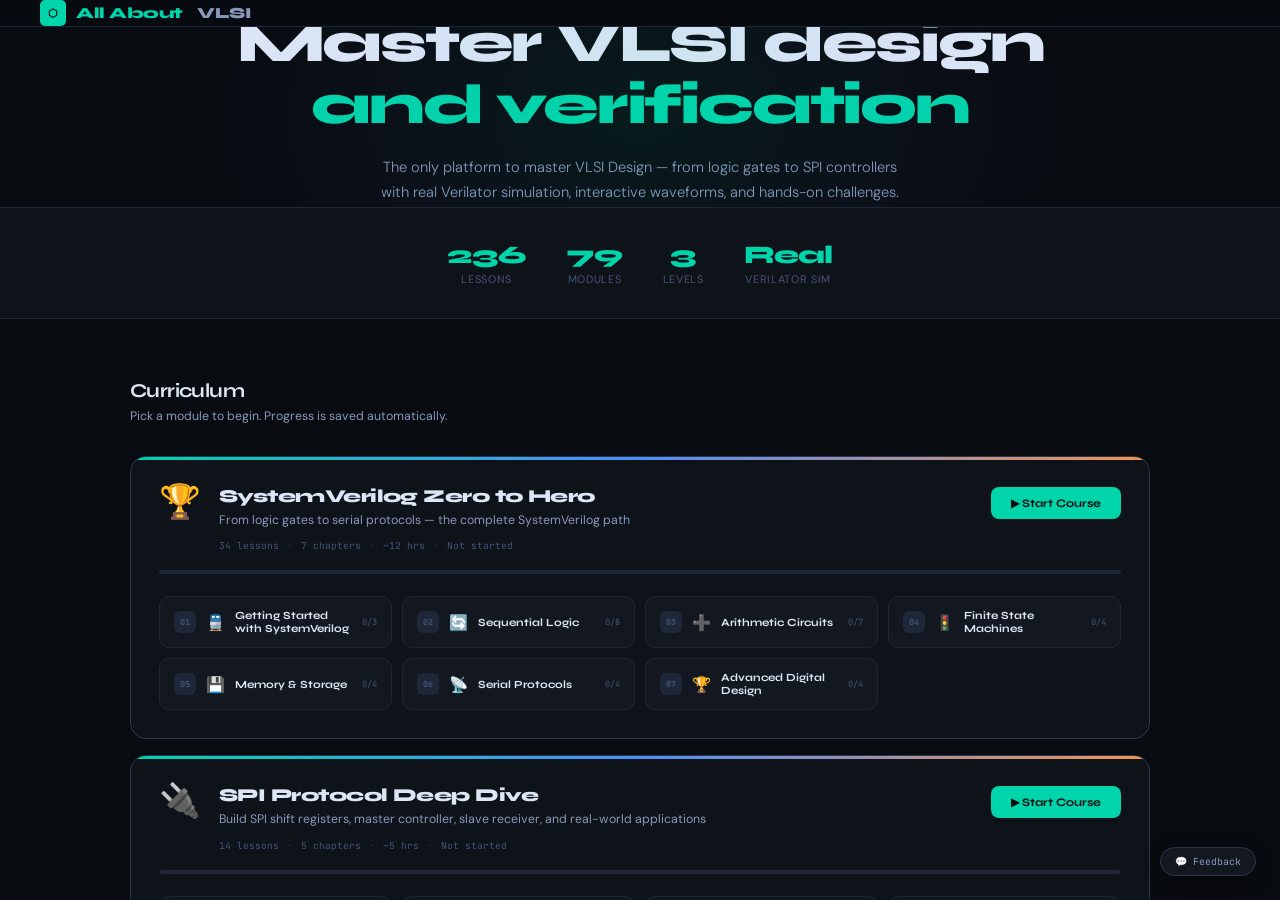
==== commit ad3e9979: "preview: 4380243fd5ecef38ac34ef3876e3d921dc3f3bd2 4380243fd5ecef38ac34ef3876e3d921dc3f3bd2" ====
--- a/index.html
+++ b/index.html
@@ -7,6 +7,7 @@
 <link rel="icon" type="image/svg+xml" href="./favicon.svg">
 <link rel="stylesheet" href="./css/style.css">
 <link rel="stylesheet" href="./css/course-cert.css">
+<!-- Cloudflare Web Analytics --><script defer src='https://static.cloudflareinsights.com/beacon.min.js' data-cf-beacon='{"token": "5d9d137ab536429581e1e3d06d5d70ee"}'></script><!-- End Cloudflare Web Analytics -->
 </head>
 <body>
 
--- a/css/style.css
+++ b/css/style.css
@@ -363,7 +363,7 @@
 .chapter-chip:hover::before { opacity: 1; }
 .chapter-num { font-family: var(--mono); font-size: 0.6rem; font-weight: 700; color: var(--muted); width: 22px; height: 22px; border-radius: 6px; background: var(--border); display: flex; align-items: center; justify-content: center; flex-shrink: 0; }
 .chapter-icon { font-size: 1.1rem; line-height: 1; flex-shrink: 0; }
-.chapter-name { flex: 1; font-family: var(--head); font-size: 0.78rem; font-weight: 700; color: var(--text); min-width: 0; white-space: nowrap; overflow: hidden; text-overflow: ellipsis; }
+.chapter-name { flex: 1; font-family: var(--head); font-size: 0.78rem; font-weight: 700; color: var(--text); min-width: 0; overflow: hidden; display: -webkit-box; -webkit-line-clamp: 2; -webkit-box-orient: vertical; }
 .chapter-count { font-family: var(--mono); font-size: 0.62rem; color: var(--muted); flex-shrink: 0; }
 .section-divider { grid-column: 1 / -1; font-family: var(--head); font-size: 0.78rem; font-weight: 700; color: var(--muted); text-transform: uppercase; letter-spacing: 0.1em; padding: 16px 0 4px; border-top: 1px solid var(--border); margin-top: 8px; }
 .sidebar-chapter-info { font-family: var(--mono); font-size: 0.62rem; color: var(--accent); margin-top: 4px; white-space: nowrap; overflow: hidden; text-overflow: ellipsis; }
@@ -371,7 +371,7 @@
 @media (max-width: 768px) {
   .course-card { padding: 18px; }
   .course-title { font-size: 1.05rem; }
-  .course-chapters { grid-template-columns: 1fr 1fr; gap: 8px; }
+  .course-chapters { grid-template-columns: 1fr; gap: 8px; }
   .chapter-chip { padding: 9px 10px; gap: 7px; }
-  .chapter-name { font-size: 0.7rem; }
-}
+  .chapter-name { font-size: 0.76rem; -webkit-line-clamp: 1; }
+}
